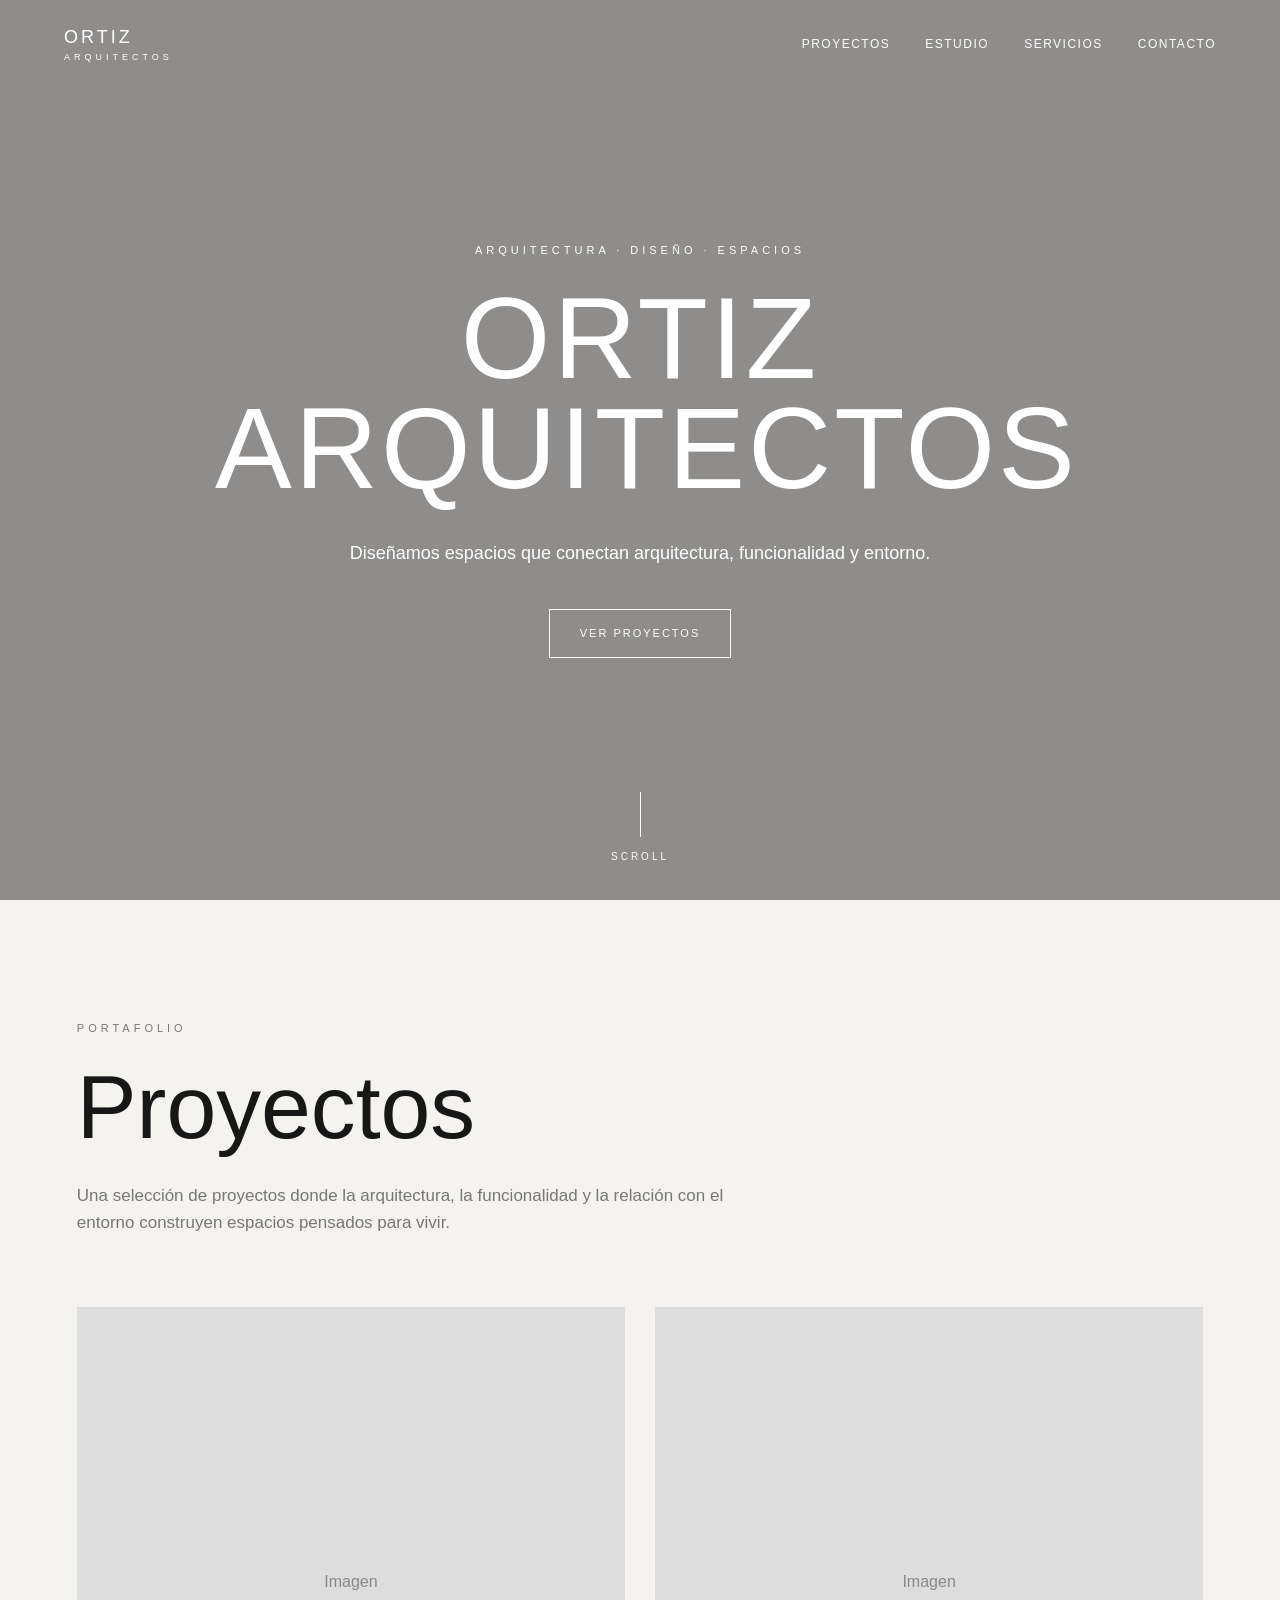
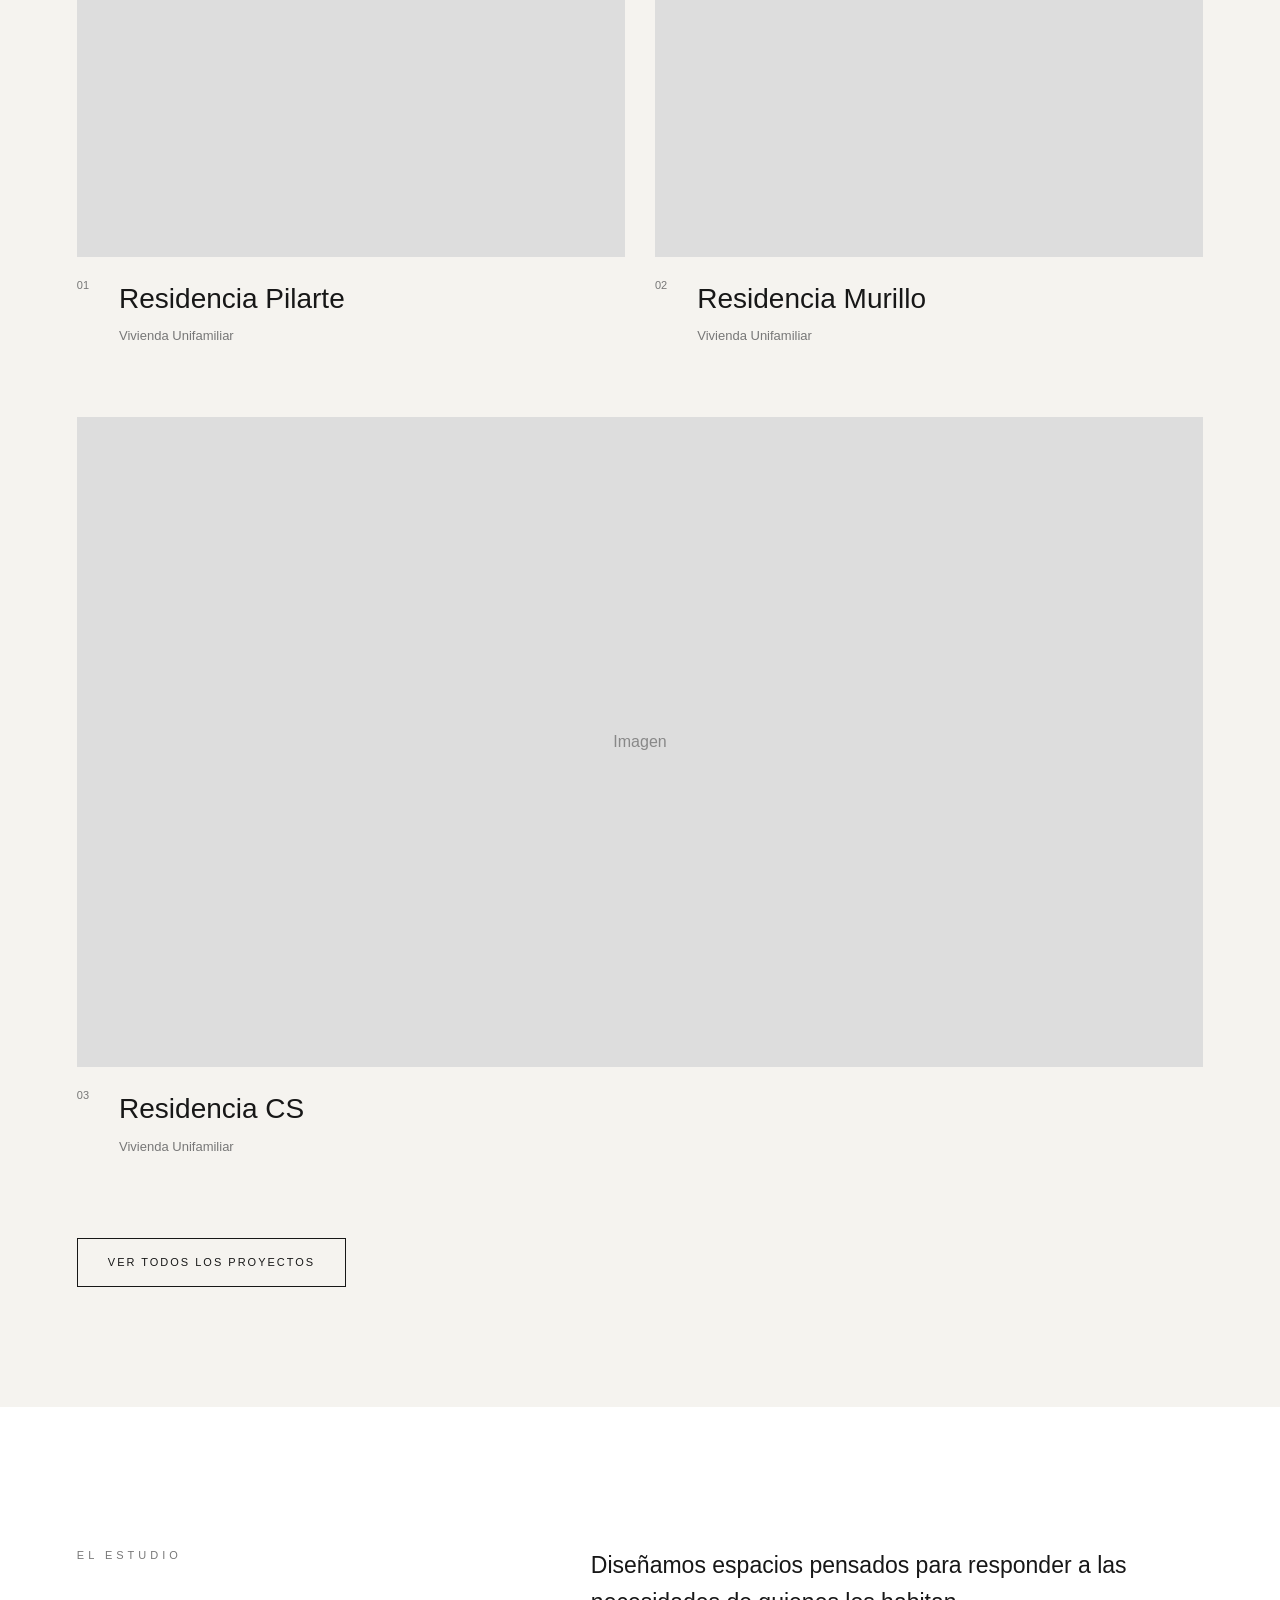
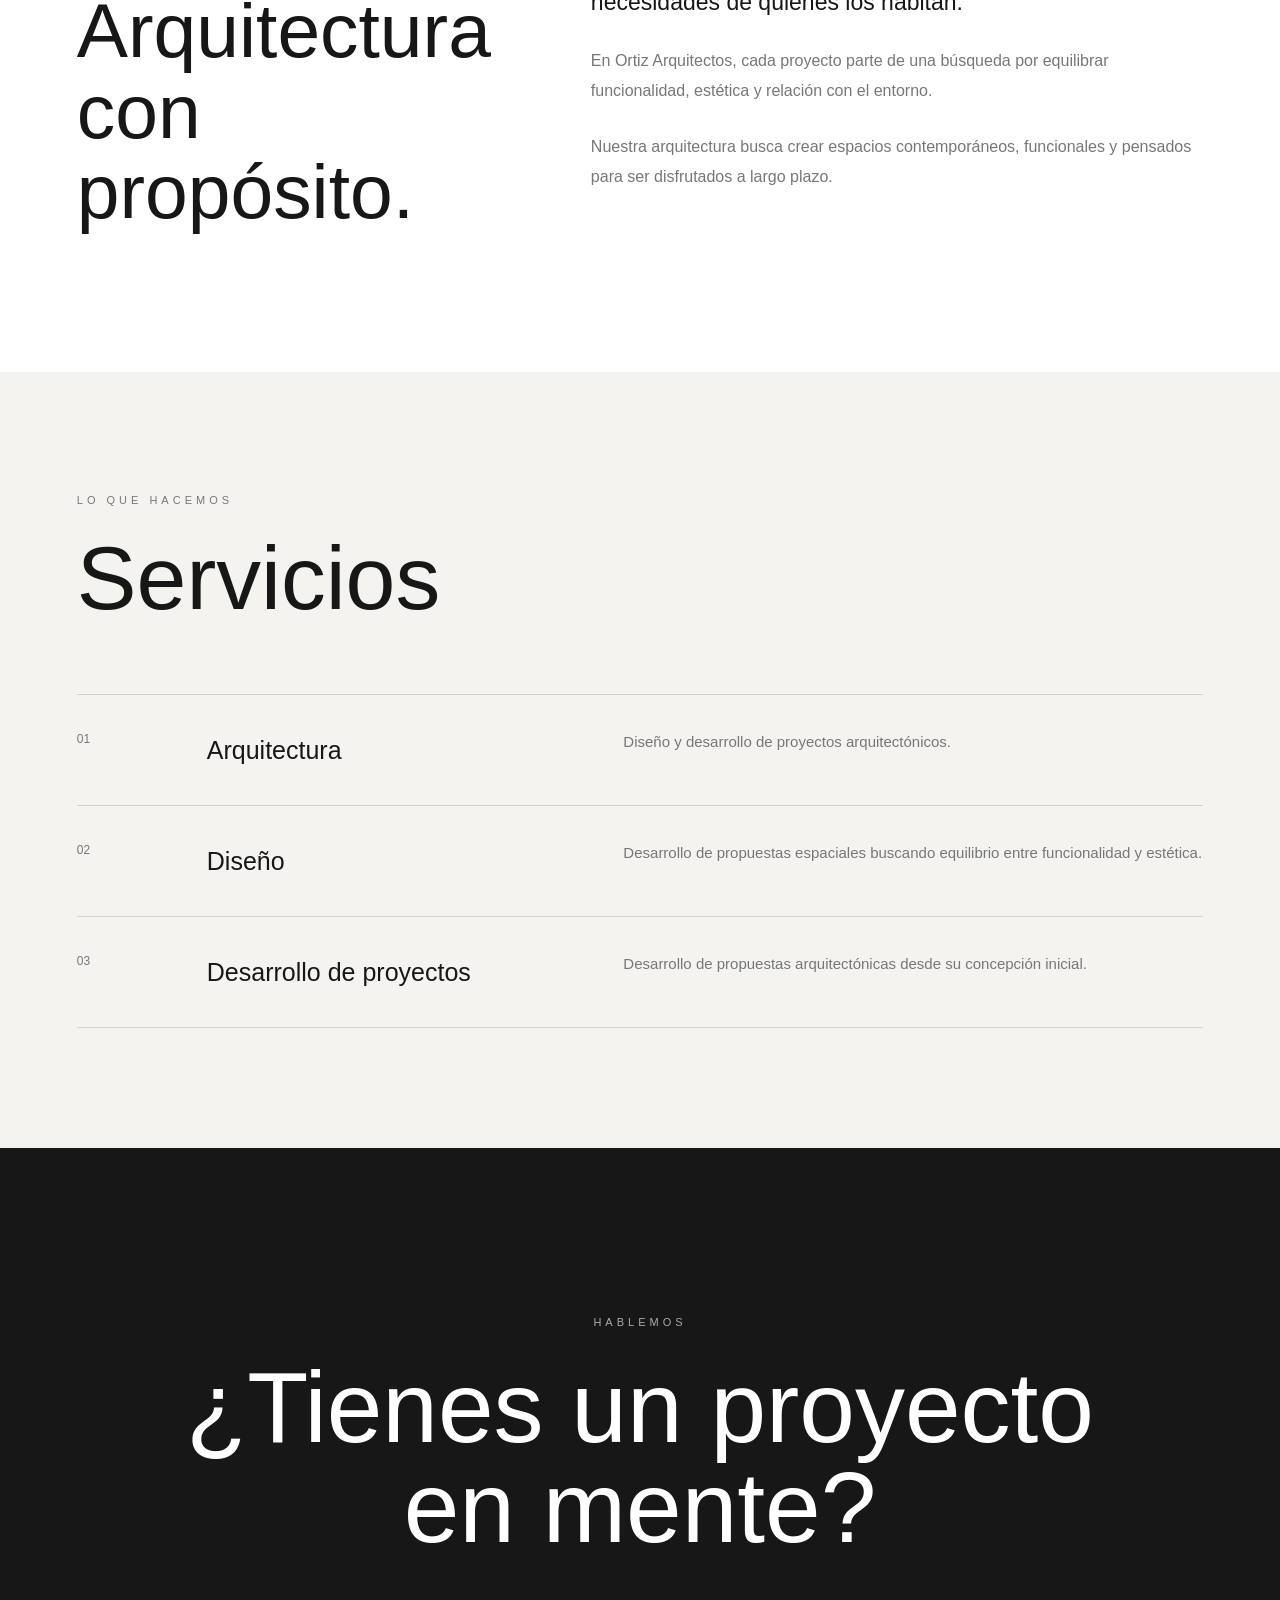
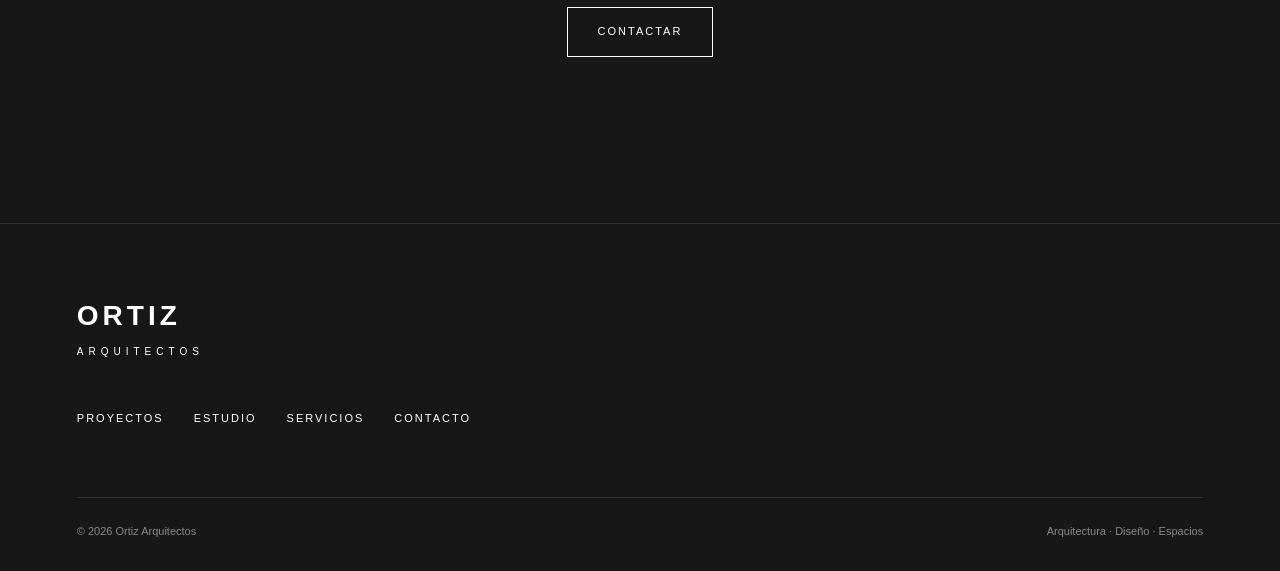
==== index.html @ ee64dea1 "Fix HTML structure and update links" ====
<!DOCTYPE html>
<html lang="es">

<head>

    <meta charset="UTF-8">

    <meta
        name="viewport"
        content="width=device-width, initial-scale=1.0"
    >

    <meta
        name="description"
        content="Ortiz Arquitectos — Arquitectura, diseño y espacios."
    >

    <title>Ortiz Arquitectos</title>

    <link
        rel="stylesheet"
        href="css/styles.css"
    >

</head>

<body>

    <!-- ============================= -->
    <!-- HEADER -->
    <!-- ============================= -->

    <header class="site-header">

        <a
            href="index.html"
            class="logo"
        >
            ORTIZ
            <span>ARQUITECTOS</span>
        </a>


        <nav class="main-navigation">

            <a href="proyectos.html">
                Proyectos
            </a>

            <a href="#estudio">
                Estudio
            </a>

            <a href="#servicios">
                Servicios
            </a>

            <a href="#contacto">
                Contacto
            </a>

        </nav>


        <button
            class="menu-toggle"
            aria-label="Abrir menú"
        >
            <span></span>
            <span></span>
        </button>

    </header>


    <!-- ============================= -->
    <!-- CONTENIDO PRINCIPAL -->
    <!-- ============================= -->

    <main>


        <!-- ========================= -->
        <!-- HERO -->
        <!-- ========================= -->

        <section
            id="inicio"
            class="hero"
        >

            <div class="hero-content">

                <p class="eyebrow">
                    Arquitectura · Diseño · Espacios
                </p>

                <h1>
                    Ortiz<br>
                    Arquitectos
                </h1>

                <p class="hero-description">
                    Diseñamos espacios que conectan
                    arquitectura, funcionalidad y entorno.
                </p>

                <a
                    href="proyectos.html"
                    class="button button-light"
                >
                    Ver proyectos
                </a>

            </div>


            <div class="hero-scroll">

                <span></span>

                Scroll

            </div>

        </section>


        <!-- ========================= -->
        <!-- PROYECTOS DESTACADOS -->
        <!-- ========================= -->

        <section
            id="proyectos"
            class="featured-projects"
        >

            <div class="section-header">

                <p class="eyebrow">
                    Portafolio
                </p>

                <h2>
                    Proyectos
                </h2>

                <p class="section-introduction">
                    Una selección de proyectos donde la
                    arquitectura, la funcionalidad y la
                    relación con el entorno construyen
                    espacios pensados para vivir.
                </p>

            </div>


            <div class="projects-grid">

                <!-- Proyecto 01 -->

                <article class="project-card">

                    <a href="#">

                        <div class="project-image">

                            <span>
                                Imagen
                            </span>

                        </div>

                        <div class="project-info">

                            <span class="project-number">
                                01
                            </span>

                            <div>

                                <h3>
                                    Residencia Pilarte
                                </h3>

                                <p>
                                    Vivienda Unifamiliar
                                </p>

                            </div>

                        </div>

                    </a>

                </article>


                <!-- Proyecto 02 -->

                <article class="project-card">

                    <a href="#">

                        <div class="project-image">

                            <span>
                                Imagen
                            </span>

                        </div>

                        <div class="project-info">

                            <span class="project-number">
                                02
                            </span>

                            <div>

                                <h3>
                                    Residencia Murillo
                                </h3>

                                <p>
                                    Vivienda Unifamiliar
                                </p>

                            </div>

                        </div>

                    </a>

                </article>


                <!-- Proyecto 03 -->

                <article class="project-card">

                    <a href="#">

                        <div class="project-image">

                            <span>
                                Imagen
                            </span>

                        </div>

                        <div class="project-info">

                            <span class="project-number">
                                03
                            </span>

                            <div>

                                <h3>
                                    Residencia CS
                                </h3>

                                <p>
                                    Vivienda Unifamiliar
                                </p>

                            </div>

                        </div>

                    </a>

                </article>

            </div>


            <div class="section-action">

                <a
                    href="proyectos.html"
                    class="button button-dark"
                >
                    Ver todos los proyectos
                </a>

            </div>

        </section>


        <!-- ========================= -->
        <!-- ESTUDIO -->
        <!-- ========================= -->

        <section
            id="estudio"
            class="studio"
        >

            <div class="studio-heading">

                <p class="eyebrow">
                    El estudio
                </p>

                <h2>
                    Arquitectura
                    <br>
                    con propósito.
                </h2>

            </div>


            <div class="studio-content">

                <p class="studio-lead">
                    Diseñamos espacios pensados para
                    responder a las necesidades de
                    quienes los habitan.
                </p>

                <p>
                    En Ortiz Arquitectos, cada proyecto
                    parte de una búsqueda por equilibrar
                    funcionalidad, estética y relación
                    con el entorno.
                </p>

                <p>
                    Nuestra arquitectura busca crear
                    espacios contemporáneos, funcionales
                    y pensados para ser disfrutados
                    a largo plazo.
                </p>

            </div>

        </section>


        <!-- ========================= -->
        <!-- SERVICIOS -->
        <!-- ========================= -->

        <section
            id="servicios"
            class="services"
        >

            <div class="section-header">

                <p class="eyebrow">
                    Lo que hacemos
                </p>

                <h2>
                    Servicios
                </h2>

            </div>


            <div class="services-list">


                <article class="service">

                    <span class="service-number">
                        01
                    </span>

                    <h3>
                        Arquitectura
                    </h3>

                    <p>
                        Diseño y desarrollo de proyectos
                        arquitectónicos.
                    </p>

                </article>


                <article class="service">

                    <span class="service-number">
                        02
                    </span>

                    <h3>
                        Diseño
                    </h3>

                    <p>
                        Desarrollo de propuestas espaciales
                        buscando equilibrio entre
                        funcionalidad y estética.
                    </p>

                </article>


                <article class="service">

                    <span class="service-number">
                        03
                    </span>

                    <h3>
                        Desarrollo de proyectos
                    </h3>

                    <p>
                        Desarrollo de propuestas
                        arquitectónicas desde su concepción
                        inicial.
                    </p>

                </article>


            </div>

        </section>


        <!-- ========================= -->
        <!-- CONTACTO -->
        <!-- ========================= -->

        <section
            id="contacto"
            class="contact"
        >

            <div class="contact-content">

                <p class="eyebrow">
                    Hablemos
                </p>

                <h2>
                    ¿Tienes un proyecto
                    <br>
                    en mente?
                </h2>

                <a
                    href="#"
                    class="button button-light"
                >
                    Contactar
                </a>

            </div>

        </section>


    </main>


    <!-- ============================= -->
    <!-- FOOTER -->
    <!-- ============================= -->

    <footer class="site-footer">

        <div class="footer-brand">

            <strong>
                ORTIZ
            </strong>

            <span>
                ARQUITECTOS
            </span>

        </div>


        <div class="footer-navigation">

            <a href="proyectos.html">
                Proyectos
            </a>

            <a href="#estudio">
                Estudio
            </a>

            <a href="#servicios">
                Servicios
            </a>

            <a href="#contacto">
                Contacto
            </a>

        </div>


        <div class="footer-bottom">

            <span>
                © 2026 Ortiz Arquitectos
            </span>

            <span>
                Arquitectura · Diseño · Espacios
            </span>

        </div>

    </footer>


    <script src="js/main.js"></script>

</body>

</html>
---- css/styles.css ----
/* =========================================
   ORTIZ ARQUITECTOS
   ESTILOS PRINCIPALES
========================================= */


/* =========================================
   VARIABLES
========================================= */

:root {

    --background: #f5f3ef;

    --surface: #ffffff;

    --dark: #171717;

    --muted: #777777;

    --border: #d5d2cc;

    --max-width: 1200px;

    --header-height: 90px;

}


/* =========================================
   RESET
========================================= */

* {

    box-sizing: border-box;

    margin: 0;

    padding: 0;

}


html {

    scroll-behavior: smooth;

}


body {

    font-family:
        Arial,
        Helvetica,
        sans-serif;

    background: var(--background);

    color: var(--dark);

    line-height: 1.6;

}


a {

    color: inherit;

    text-decoration: none;

}


img {

    max-width: 100%;

    display: block;

}


/* =========================================
   HEADER
========================================= */

.site-header {

    position: absolute;

    top: 0;

    left: 0;

    width: 100%;

    height: var(--header-height);

    padding:
        0 5%;

    display: flex;

    align-items: center;

    justify-content: space-between;

    z-index: 10;

    color: white;

}


.logo {

    display: flex;

    flex-direction: column;

    font-size: 18px;

    letter-spacing: 3px;

    line-height: 1;

}


.logo span {

    font-size: 9px;

    letter-spacing: 4px;

    margin-top: 7px;

}


.main-navigation {

    display: flex;

    gap: 35px;

}


.main-navigation a {

    font-size: 12px;

    letter-spacing: 1.5px;

    text-transform: uppercase;

}


.main-navigation a:hover {

    opacity: .6;

}


.menu-toggle {

    display: none;

    background: none;

    border: none;

}


/* =========================================
   HERO
========================================= */

.hero {

    min-height: 100vh;

    padding:
        120px 6%;

    display: flex;

    align-items: center;

    justify-content: center;

    text-align: center;

    color: white;

    background:

        linear-gradient(
            rgba(0,0,0,.42),
            rgba(0,0,0,.42)
        ),

        url("../images/hero.jpg")

        center / cover no-repeat;

}


.hero-content {

    max-width: 850px;

}


.eyebrow {

    font-size: 11px;

    letter-spacing: 4px;

    text-transform: uppercase;

    color: var(--muted);

    margin-bottom: 25px;

}


.hero .eyebrow {

    color: white;

}


.hero h1 {

    font-size:
        clamp(55px, 9vw, 120px);

    font-weight: 400;

    line-height: .95;

    letter-spacing: 3px;

    text-transform: uppercase;

    margin-bottom: 35px;

}


.hero-description {

    max-width: 600px;

    margin:
        0 auto 40px;

    font-size: 18px;

    line-height: 1.7;

}


.hero-scroll {

    position: absolute;

    bottom: 35px;

    left: 50%;

    transform:
        translateX(-50%);

    font-size: 10px;

    letter-spacing: 3px;

    text-transform: uppercase;

}


.hero-scroll span {

    display: block;

    width: 1px;

    height: 45px;

    background: white;

    margin:
        0 auto 12px;

}


/* =========================================
   BOTONES
========================================= */

.button {

    display: inline-block;

    padding:
        15px 30px;

    font-size: 11px;

    letter-spacing: 2px;

    text-transform: uppercase;

    transition:
        .3s ease;

}


.button-light {

    border:
        1px solid white;

    color: white;

}


.button-light:hover {

    background: white;

    color: var(--dark);

}


.button-dark {

    border:
        1px solid var(--dark);

}


.button-dark:hover {

    background: var(--dark);

    color: white;

}


/* =========================================
   SECCIONES GENERALES
========================================= */

.featured-projects,
.services {

    padding:
        120px 6%;

}


.section-header {

    max-width: var(--max-width);

    margin:
        0 auto 70px;

}


.section-header h2 {

    font-size:
        clamp(50px, 7vw, 90px);

    font-weight: 400;

    line-height: 1;

    margin-bottom: 30px;

}


.section-introduction {

    max-width: 650px;

    font-size: 17px;

    color: var(--muted);

}


/* =========================================
   PROYECTOS
========================================= */

.projects-grid {

    max-width: var(--max-width);

    margin: 0 auto;

    display: grid;

    grid-template-columns:
        repeat(2, 1fr);

    gap:
        70px 30px;

}


.project-card:nth-child(3) {

    grid-column:
        1 / -1;

}


.project-image {

    height: 550px;

    background:
        #ddd;

    display: flex;

    align-items: center;

    justify-content: center;

    color: #888;

    overflow: hidden;

}


.project-card:nth-child(3)
.project-image {

    height: 650px;

}


.project-info {

    display: flex;

    gap: 30px;

    padding-top: 20px;

}


.project-number {

    font-size: 11px;

    color: var(--muted);

}


.project-info h3 {

    font-size: 28px;

    font-weight: 400;

    margin-bottom: 5px;

}


.project-info p {

    font-size: 13px;

    color: var(--muted);

}


.section-action {

    max-width: var(--max-width);

    margin:
        80px auto 0;

}


/* =========================================
   ESTUDIO
========================================= */

.studio {

    background:
        white;

    padding:
        140px 6%;

    display: grid;

    grid-template-columns:
        1fr 1.5fr;

    gap:
        100px;

}


.studio h2 {

    font-size:
        clamp(45px, 6vw, 80px);

    font-weight: 400;

    line-height: 1.05;

}


.studio-content {

    max-width: 650px;

}


.studio-content p {

    font-size: 16px;

    line-height: 1.9;

    color: var(--muted);

    margin-bottom: 25px;

}


.studio-content .studio-lead {

    font-size: 23px;

    color: var(--dark);

    line-height: 1.6;

}


/* =========================================
   SERVICIOS
========================================= */

.services {

    background:
        var(--background);

}


.services-list {

    max-width:
        var(--max-width);

    margin:
        0 auto;

    border-top:
        1px solid var(--border);

}


.service {

    display: grid;

    grid-template-columns:
        100px 1fr 1.5fr;

    gap:
        30px;

    padding:
        35px 0;

    border-bottom:
        1px solid var(--border);

}


.service-number {

    color:
        var(--muted);

    font-size:
        12px;

}


.service h3 {

    font-size:
        25px;

    font-weight:
        400;

}


.service p {

    color:
        var(--muted);

    font-size:
        15px;

}


/* =========================================
   CONTACTO
========================================= */

.contact {

    min-height:
        75vh;

    display:
        flex;

    align-items:
        center;

    justify-content:
        center;

    text-align:
        center;

    background:
        var(--dark);

    color:
        white;

    padding:
        100px 6%;

}


.contact .eyebrow {

    color:
        #aaa;

}


.contact h2 {

    font-size:
        clamp(50px, 8vw, 100px);

    font-weight:
        400;

    line-height:
        1;

    margin-bottom:
        50px;

}


/* =========================================
   FOOTER
========================================= */

.site-footer {

    background:
        var(--dark);

    color:
        white;

    padding:
        70px 6% 30px;

    border-top:
        1px solid #333;

}


.footer-brand {

    display:
        flex;

    flex-direction:
        column;

    margin-bottom:
        50px;

}


.footer-brand strong {

    font-size:
        28px;

    letter-spacing:
        4px;

}


.footer-brand span {

    font-size:
        10px;

    letter-spacing:
        5px;

    margin-top:
        5px;

}


.footer-navigation {

    display:
        flex;

    gap:
        30px;

    margin-bottom:
        70px;

}


.footer-navigation a {

    font-size:
        11px;

    text-transform:
        uppercase;

    letter-spacing:
        2px;

}


.footer-bottom {

    padding-top:
        25px;

    border-top:
        1px solid #333;

    display:
        flex;

    justify-content:
        space-between;

    gap:
        20px;

    color:
        #888;

    font-size:
        11px;

}


/* =========================================
   RESPONSIVE
========================================= */

@media (max-width: 768px) {


    .main-navigation {

        display:
            none;

    }


    .menu-toggle {

        display:
            flex;

        flex-direction:
            column;

        gap:
            6px;

    }


    .menu-toggle span {

        display:
            block;

        width:
            25px;

        height:
            1px;

        background:
            white;

    }


    .hero {

        min-height:
            100svh;

    }


    .hero h1 {

        font-size:
            clamp(48px, 15vw, 80px);

    }


    .hero-description {

        font-size:
            16px;

    }


    .featured-projects,
    .services {

        padding:
            80px 6%;

    }


    .projects-grid {

        grid-template-columns:
            1fr;

        gap:
            60px;

    }


    .project-card:nth-child(3) {

        grid-column:
            auto;

    }


    .project-image,
    .project-card:nth-child(3)
    .project-image {

        height:
            400px;

    }


    .studio {

        padding:
            90px 6%;

        grid-template-columns:
            1fr;

        gap:
            50px;

    }


    .service {

        grid-template-columns:
            45px 1fr;

        gap:
            15px;

    }


    .service p {

        grid-column:
            2;

    }


    .contact {

        min-height:
            65vh;

    }


    .footer-navigation {

        flex-direction:
            column;

        gap:
            15px;

    }


    .footer-bottom {

        flex-direction:
            column;

    }

}

/* =========================================
   PÁGINA DE PROYECTOS
========================================= */


.project-header {

    position: fixed;

    background:
        rgba(245, 243, 239, .96);

    color:
        var(--dark);

    backdrop-filter:
        blur(10px);

}


.project-header .logo {

    color:
        var(--dark);

}


.project-header .main-navigation a {

    color:
        var(--dark);

}


/* =========================================
   INTRO PROYECTOS
========================================= */

.projects-intro {

    min-height:
        70vh;

    padding:
        180px 6% 100px;

    display:
        flex;

    align-items:
        flex-end;

}


.projects-intro > div {

    max-width:
        var(--max-width);

    width:
        100%;

    margin:
        0 auto;

}


.projects-intro h1 {

    font-size:
        clamp(70px, 12vw, 160px);

    font-weight:
        400;

    line-height:
        .9;

    margin-bottom:
        40px;

}


.projects-intro p:last-child {

    max-width:
        550px;

    color:
        var(--muted);

    font-size:
        18px;

}


/* =========================================
   LISTA DE PROYECTOS
========================================= */

.projects-list {

    background:
        white;

}


.project-detail {

    padding:
        100px 6%;

    border-top:
        1px solid var(--border);

}


.project-detail-image {

    max-width:
        var(--max-width);

    margin:
        0 auto 50px;

    overflow:
        hidden;

}


.project-detail-image img {

    width:
        100%;

    height:
        720px;

    object-fit:
        cover;

    transition:
        transform .8s ease;

}


.project-detail:hover
.project-detail-image img {

    transform:
        scale(1.02);

}


.project-detail-content {

    max-width:
        var(--max-width);

    margin:
        0 auto;

    display:
        grid;

    grid-template-columns:
        1fr 1fr;

    gap:
        80px;

}


.project-detail-content h2 {

    font-size:
        clamp(45px, 6vw, 80px);

    font-weight:
        400;

    line-height:
        1;

    margin-top:
        15px;

}


.project-category {

    font-size:
        11px;

    text-transform:
        uppercase;

    letter-spacing:
        2px;

    margin-bottom:
        25px;

}


.project-detail-content > div:last-child > p:not(.project-category) {

    color:
        var(--muted);

    max-width:
        500px;

    line-height:
        1.8;

    margin-bottom:
        35px;

}


/* =========================================
   DATOS DEL PROYECTO
========================================= */

.project-detail dl {

    margin-bottom:
        35px;

}


.project-detail dl div {

    display:
        flex;

    justify-content:
        space-between;

    max-width:
        300px;

    padding:
        12px 0;

    border-top:
        1px solid var(--border);

}


.project-detail dt {

    font-size:
        11px;

    text-transform:
        uppercase;

    letter-spacing:
        1px;

    color:
        var(--muted);

}


.project-detail dd {

    font-size:
        13px;

}


/* =========================================
   BOTÓN GALERÍA
========================================= */

.gallery-button {

    border:
        1px solid var(--dark);

    background:
        transparent;

    padding:
        15px 25px;

    font-size:
        11px;

    letter-spacing:
        2px;

    text-transform:
        uppercase;

    cursor:
        pointer;

    transition:
        .3s ease;

}


.gallery-button:hover {

    background:
        var(--dark);

    color:
        white;

}


/* =========================================
   DATOS OCULTOS
========================================= */

.gallery-data {

    display:
        none;

}


/* =========================================
   LIGHTBOX
========================================= */

.lightbox {

    position:
        fixed;

    inset:
        0;

    background:
        rgba(10,10,10,.97);

    z-index:
        100;

    display:
        none;

    align-items:
        center;

    justify-content:
        center;

}


.lightbox.active {

    display:
        flex;

}


.lightbox-content {

    width:
        min(85vw, 1200px);

    display:
        flex;

    flex-direction:
        column;

    align-items:
        center;

}


.lightbox-content img {

    max-width:
        100%;

    max-height:
        80vh;

    object-fit:
        contain;

}


.lightbox-counter {

    color:
        white;

    margin-top:
        20px;

    font-size:
        11px;

    letter-spacing:
        3px;

}


.lightbox-close,
.lightbox-prev,
.lightbox-next {

    position:
        absolute;

    border:
        none;

    background:
        none;

    color:
        white;

    cursor:
        pointer;

    font-size:
        30px;

}


.lightbox-close {

    top:
        30px;

    right:
        40px;

}


.lightbox-prev {

    left:
        35px;

}


.lightbox-next {

    right:
        35px;

}


/* =========================================
   RESPONSIVE PROYECTOS
========================================= */

@media (max-width: 768px) {


    .projects-intro {

        min-height:
            60vh;

        padding:
            140px 6% 70px;

    }


    .projects-intro h1 {

        font-size:
            65px;

    }


    .project-detail {

        padding:
            70px 6%;

    }


    .project-detail-image img {

        height:
            450px;

    }


    .project-detail-content {

        grid-template-columns:
            1fr;

        gap:
            40px;

    }


    .project-detail-content h2 {

        font-size:
            48px;

    }


    .lightbox-prev {

        left:
            15px;

    }


    .lightbox-next {

        right:
            15px;

    }


}
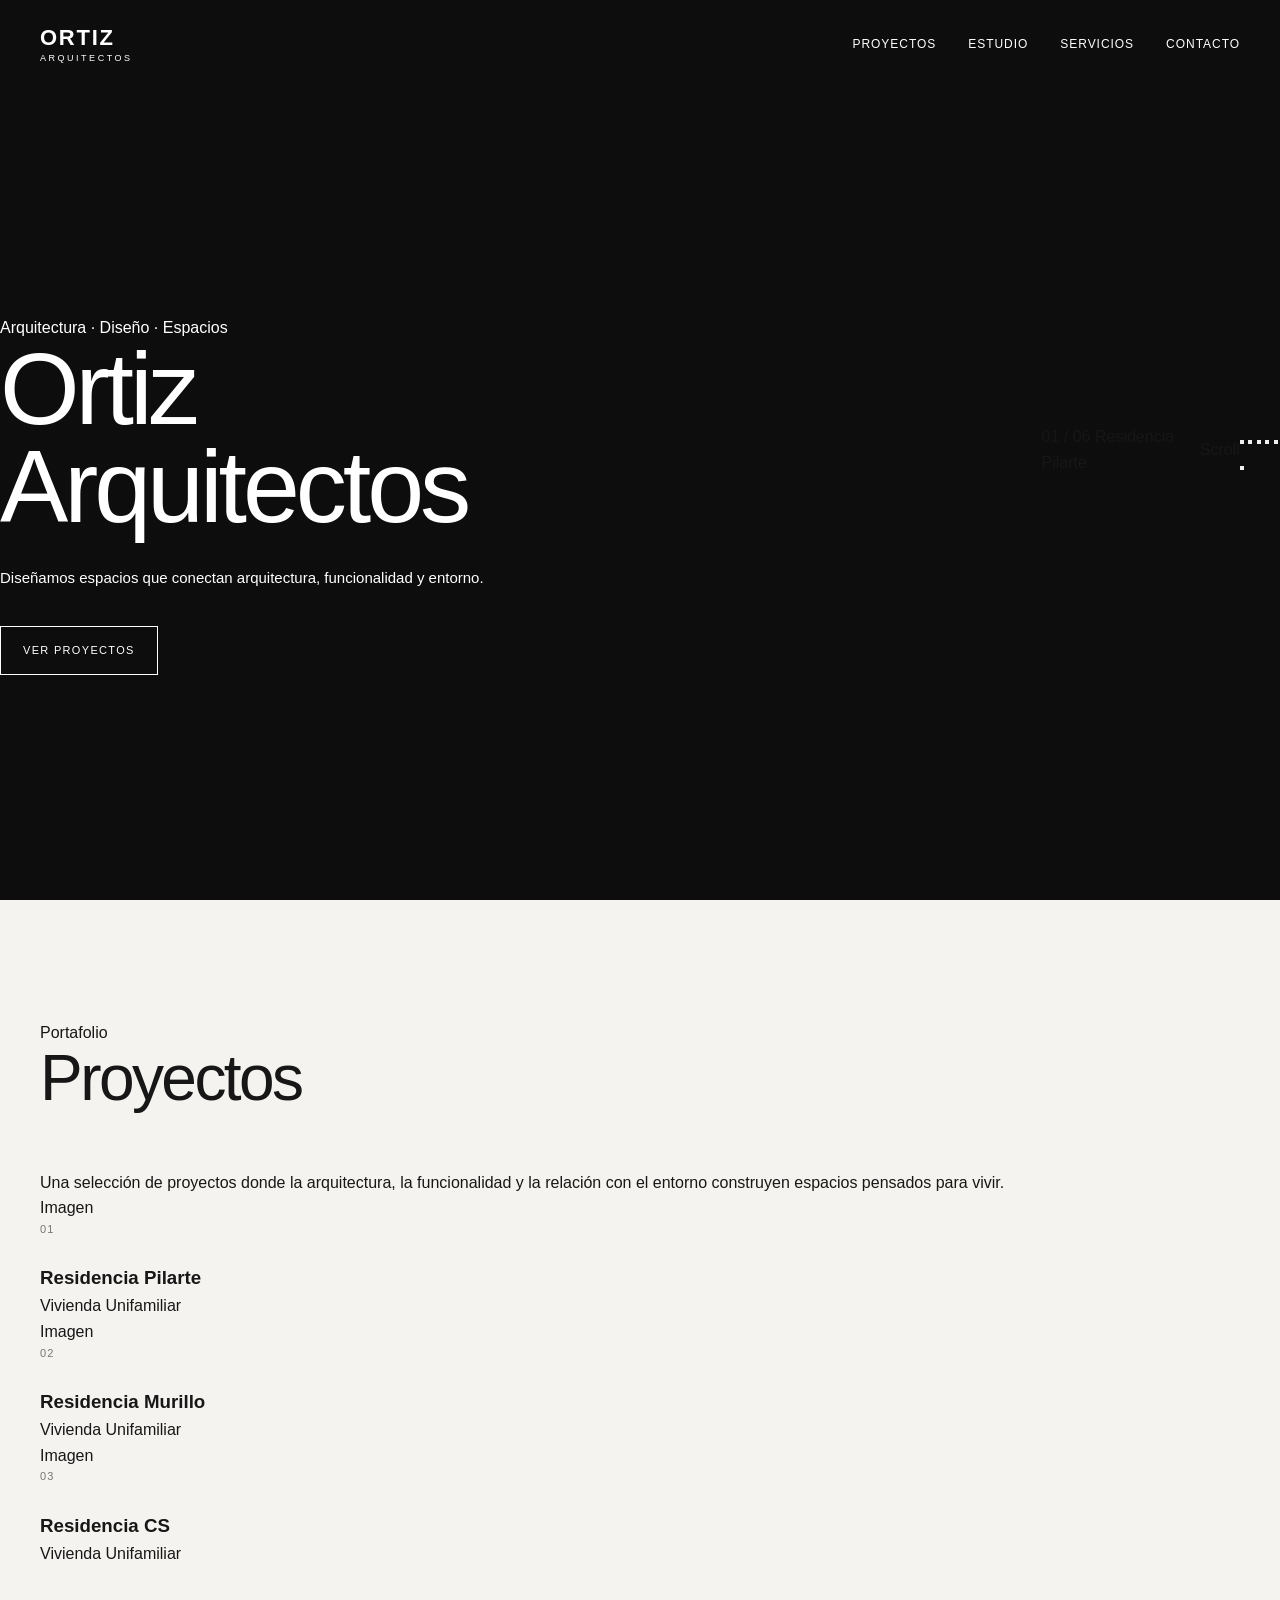
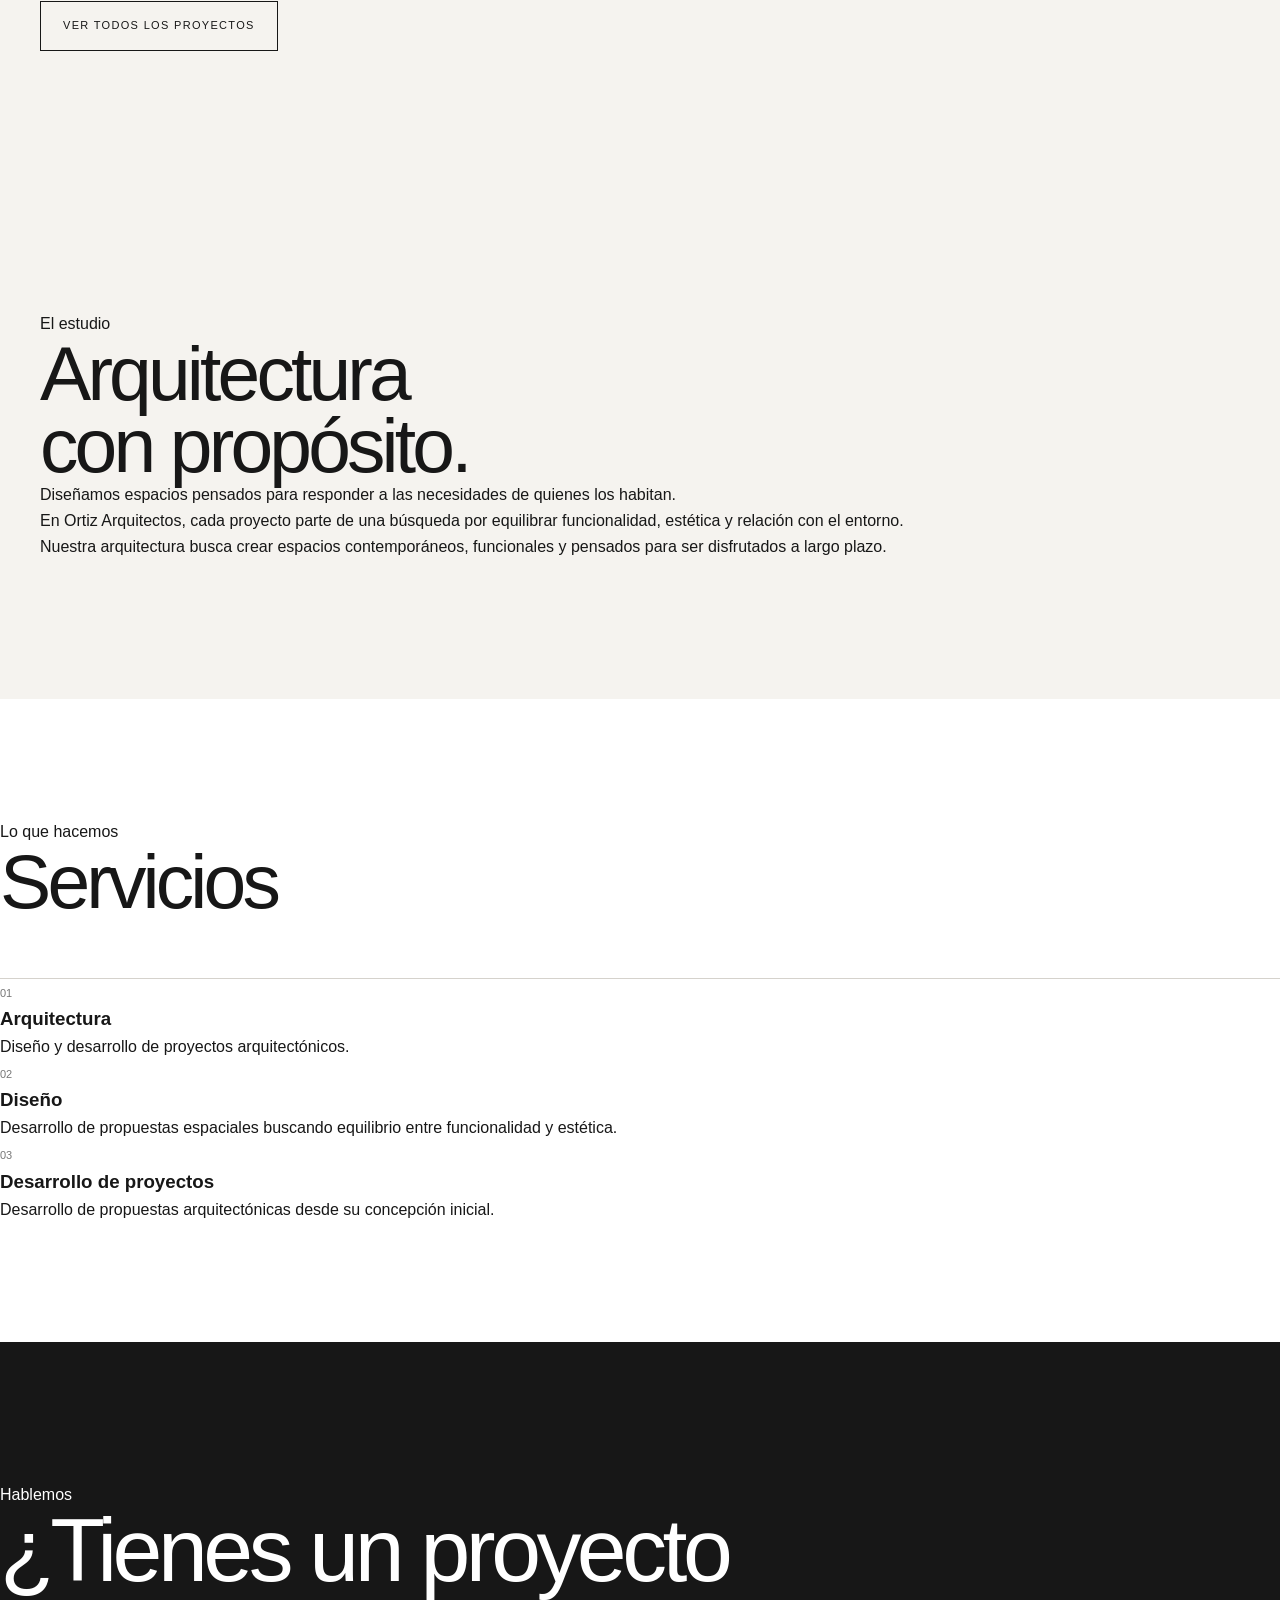
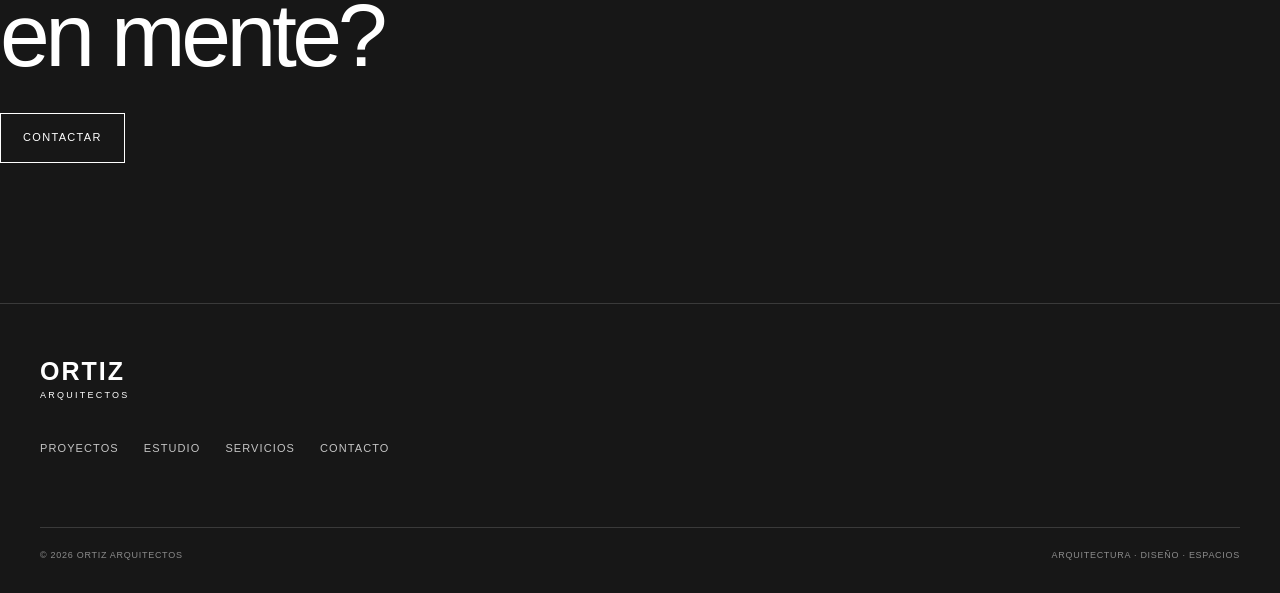
==== commit 5c99272b: "Update index.html" ====
--- a/index.html
+++ b/index.html
@@ -84,46 +84,154 @@
         <!-- HERO -->
         <!-- ========================= -->
 
-        <section
-            id="inicio"
-            class="hero"
+     <!-- ========================= -->
+<!-- HERO / SLIDESHOW -->
+<!-- ========================= -->
+
+<section
+    id="inicio"
+    class="hero"
+>
+
+    <!-- IMAGENES DEL SLIDESHOW -->
+
+    <div class="hero-slideshow">
+
+        <div
+            class="hero-slide active"
+            style="background-image: url('images/rsd_pilarte/rsd_pilarte_01.webp');"
+        ></div>
+
+        <div
+            class="hero-slide"
+            style="background-image: url('images/rsd_ximena/rsd_ximena_01.webp');"
+        ></div>
+
+        <div
+            class="hero-slide"
+            style="background-image: url('images/rsd_martinez_cerda/rsd_martinez_cerda_01.webp');"
+        ></div>
+
+        <div
+            class="hero-slide"
+            style="background-image: url('images/casa_murillo/casa_murillo_01.webp');"
+        ></div>
+
+        <div
+            class="hero-slide"
+            style="background-image: url('images/pool_house/pool_house_01.webp');"
+        ></div>
+
+        <div
+            class="hero-slide"
+            style="background-image: url('images/restaurante/restaurante_01.webp');"
+        ></div>
+
+    </div>
+
+
+    <!-- CAPA OSCURA SOBRE LAS IMAGENES -->
+
+    <div class="hero-overlay"></div>
+
+
+    <!-- CONTENIDO -->
+
+    <div class="hero-content">
+
+        <p class="eyebrow">
+            Arquitectura · Diseño · Espacios
+        </p>
+
+        <h1>
+            Ortiz<br>
+            Arquitectos
+        </h1>
+
+        <p class="hero-description">
+            Diseñamos espacios que conectan
+            arquitectura, funcionalidad y entorno.
+        </p>
+
+        <a
+            href="proyectos.html"
+            class="button button-light"
         >
-
-            <div class="hero-content">
-
-                <p class="eyebrow">
-                    Arquitectura · Diseño · Espacios
-                </p>
-
-                <h1>
-                    Ortiz<br>
-                    Arquitectos
-                </h1>
-
-                <p class="hero-description">
-                    Diseñamos espacios que conectan
-                    arquitectura, funcionalidad y entorno.
-                </p>
-
-                <a
-                    href="proyectos.html"
-                    class="button button-light"
-                >
-                    Ver proyectos
-                </a>
-
-            </div>
-
-
-            <div class="hero-scroll">
-
-                <span></span>
-
-                Scroll
-
-            </div>
-
-        </section>
+            Ver proyectos
+        </a>
+
+    </div>
+
+
+    <!-- INFORMACION DEL PROYECTO -->
+
+    <div class="hero-project">
+
+        <span class="hero-project-number">
+            01 / 06
+        </span>
+
+        <span class="hero-project-name">
+            Residencia Pilarte
+        </span>
+
+    </div>
+
+
+    <!-- INDICADOR DE SCROLL -->
+
+    <div class="hero-scroll">
+
+        <span></span>
+
+        Scroll
+
+    </div>
+
+
+    <!-- INDICADORES DEL SLIDESHOW -->
+
+    <div class="hero-dots">
+
+        <button
+            class="hero-dot active"
+            data-slide="0"
+            aria-label="Ver Residencia Pilarte"
+        ></button>
+
+        <button
+            class="hero-dot"
+            data-slide="1"
+            aria-label="Ver Residencia Ximena Arana"
+        ></button>
+
+        <button
+            class="hero-dot"
+            data-slide="2"
+            aria-label="Ver Martínez Cerda"
+        ></button>
+
+        <button
+            class="hero-dot"
+            data-slide="3"
+            aria-label="Ver Casa Murillo"
+        ></button>
+
+        <button
+            class="hero-dot"
+            data-slide="4"
+            aria-label="Ver Pool House"
+        ></button>
+
+        <button
+            class="hero-dot"
+            data-slide="5"
+            aria-label="Ver Restaurante y Módulo Comercial"
+        ></button>
+
+    </div>
+
+</section>
 
 
         <!-- ========================= -->
--- a/css/styles.css
+++ b/css/styles.css
@@ -1,1578 +1,2484 @@
-/* =========================================
+/* =========================================================
    ORTIZ ARQUITECTOS
-   ESTILOS PRINCIPALES
-========================================= */
-
-
-/* =========================================
-   VARIABLES
-========================================= */
+   HOJA DE ESTILOS PRINCIPAL
+
+   Este archivo controla:
+   - Diseño general
+   - Inicio
+   - Proyectos
+   - Galerías
+   - Lightbox
+   - Menú responsive
+   - Tablet
+   - Teléfono
+
+   IMPORTANTE:
+   Las imágenes se encuentran dentro de /images/
+   ========================================================= */
+
+
+/* =========================================================
+   01. VARIABLES
+   ========================================================= */
 
 :root {
 
     --background: #f5f3ef;
-
     --surface: #ffffff;
-
     --dark: #171717;
-
+    --dark-soft: #242424;
     --muted: #777777;
-
     --border: #d5d2cc;
 
     --max-width: 1200px;
 
     --header-height: 90px;
 
-}
-
-
-/* =========================================
-   RESET
-========================================= */
+    --transition: 0.3s ease;
+
+}
+
+
+/* =========================================================
+   02. RESET GENERAL
+   ========================================================= */
 
 * {
-
+    margin: 0;
+    padding: 0;
     box-sizing: border-box;
-
-    margin: 0;
-
-    padding: 0;
-
 }
 
 
 html {
-
     scroll-behavior: smooth;
-
 }
 
 
 body {
+    background: var(--background);
+    color: var(--dark);
 
     font-family:
         Arial,
         Helvetica,
         sans-serif;
 
+    line-height: 1.6;
+
+    overflow-x: hidden;
+}
+
+
+body.lightbox-open {
+    overflow: hidden;
+}
+
+
+img {
+    display: block;
+    width: 100%;
+    height: auto;
+}
+
+
+a {
+    color: inherit;
+    text-decoration: none;
+}
+
+
+button {
+    font-family: inherit;
+}
+
+
+/* =========================================================
+   03. CONTENEDOR GENERAL
+   ========================================================= */
+
+.container {
+    width: min(
+        calc(100% - 80px),
+        var(--max-width)
+    );
+
+    margin: 0 auto;
+}
+
+
+/* =========================================================
+   04. HEADER
+   ========================================================= */
+
+.site-header {
+
+    position: absolute;
+
+    top: 0;
+    left: 0;
+
+    width: 100%;
+
+    height: var(--header-height);
+
+    padding: 0 40px;
+
+    display: flex;
+
+    align-items: center;
+
+    justify-content: space-between;
+
+    z-index: 100;
+
+    color: #ffffff;
+}
+
+
+/*
+   Header utilizado en páginas interiores,
+   como proyectos.html.
+*/
+
+.project-header {
+    position: relative;
+
     background: var(--background);
 
     color: var(--dark);
 
-    line-height: 1.6;
-
-}
-
-
-a {
-
-    color: inherit;
-
-    text-decoration: none;
-
-}
-
-
-img {
-
-    max-width: 100%;
+    border-bottom: 1px solid var(--border);
+}
+
+
+/* =========================================================
+   LOGO
+   ========================================================= */
+
+.logo {
+
+    display: flex;
+
+    flex-direction: column;
+
+    line-height: 0.9;
+
+    font-size: 22px;
+
+    font-weight: 700;
+
+    letter-spacing: 0.08em;
+}
+
+
+.logo span {
+
+    margin-top: 6px;
+
+    font-size: 9px;
+
+    font-weight: 400;
+
+    letter-spacing: 0.28em;
+}
+
+
+/* =========================================================
+   05. NAVEGACIÓN
+   ========================================================= */
+
+.main-navigation {
+
+    display: flex;
+
+    align-items: center;
+
+    gap: 32px;
+}
+
+
+.main-navigation a {
+
+    position: relative;
+
+    font-size: 12px;
+
+    letter-spacing: 0.08em;
+
+    text-transform: uppercase;
+
+    transition:
+        opacity var(--transition);
+}
+
+
+.main-navigation a:hover {
+    opacity: 0.55;
+}
+
+
+/*
+   Línea animada debajo del enlace.
+*/
+
+.main-navigation a::after {
+
+    content: "";
+
+    position: absolute;
+
+    left: 0;
+    bottom: -7px;
+
+    width: 0;
+    height: 1px;
+
+    background: currentColor;
+
+    transition:
+        width var(--transition);
+}
+
+
+.main-navigation a:hover::after {
+    width: 100%;
+}
+
+
+/* =========================================================
+   06. BOTÓN MENÚ MÓVIL
+   ========================================================= */
+
+.menu-toggle {
+
+    display: none;
+
+    width: 42px;
+    height: 42px;
+
+    padding: 0;
+
+    border: none;
+
+    background: transparent;
+
+    cursor: pointer;
+
+    position: relative;
+
+    z-index: 110;
+}
+
+
+.menu-toggle span {
+
+    position: absolute;
+
+    left: 9px;
+
+    width: 24px;
+
+    height: 1px;
+
+    background: currentColor;
+
+    transition:
+        transform var(--transition),
+        top var(--transition);
+}
+
+
+.menu-toggle span:first-child {
+    top: 16px;
+}
+
+
+.menu-toggle span:last-child {
+    top: 24px;
+}
+
+
+/*
+   Estado del botón cuando el menú está abierto.
+*/
+
+.menu-toggle.active span:first-child {
+
+    top: 20px;
+
+    transform: rotate(45deg);
+}
+
+
+.menu-toggle.active span:last-child {
+
+    top: 20px;
+
+    transform: rotate(-45deg);
+}
+
+
+/* =========================================================
+   07. HERO
+   ========================================================= */
+
+.hero {
+
+    min-height: 100vh;
+
+    position: relative;
+
+    display: flex;
+
+    align-items: center;
+
+    background-color: var(--dark);
+
+    background-image:
+        linear-gradient(
+            rgba(0, 0, 0, 0.42),
+            rgba(0, 0, 0, 0.42)
+        ),
+        url("../images/hero.jpg");
+
+    background-size: cover;
+
+    background-position: center;
+}
+
+
+.hero-content {
+
+    width: min(
+        calc(100% - 80px),
+        var(--max-width)
+    );
+
+    margin: 0 auto;
+
+    color: #ffffff;
+
+    padding-top: var(--header-height);
+}
+
+
+.hero-eyebrow,
+.section-eyebrow {
 
     display: block;
 
-}
-
-
-/* =========================================
-   HEADER
-========================================= */
-
-.site-header {
+    margin-bottom: 18px;
+
+    font-size: 10px;
+
+    letter-spacing: 0.22em;
+
+    text-transform: uppercase;
+}
+
+
+.hero h1 {
+
+    max-width: 850px;
+
+    font-size: clamp(
+        56px,
+        8vw,
+        110px
+    );
+
+    font-weight: 400;
+
+    line-height: 0.95;
+
+    letter-spacing: -0.04em;
+}
+
+
+.hero-description {
+
+    max-width: 500px;
+
+    margin-top: 30px;
+
+    font-size: 15px;
+
+    line-height: 1.7;
+}
+
+
+/* =========================================================
+   08. BOTONES
+   ========================================================= */
+
+.button {
+
+    display: inline-flex;
+
+    align-items: center;
+
+    gap: 18px;
+
+    margin-top: 35px;
+
+    padding: 15px 22px;
+
+    border: 1px solid currentColor;
+
+    font-size: 11px;
+
+    letter-spacing: 0.12em;
+
+    text-transform: uppercase;
+
+    transition:
+        background var(--transition),
+        color var(--transition);
+}
+
+
+.button:hover {
+
+    background: var(--dark);
+
+    color: #ffffff;
+}
+
+
+/* =========================================================
+   09. INDICADOR DEL HERO
+   ========================================================= */
+
+.scroll-indicator {
 
     position: absolute;
 
-    top: 0;
-
-    left: 0;
+    left: 50%;
+
+    bottom: 30px;
+
+    transform: translateX(-50%);
+
+    color: #ffffff;
+
+    font-size: 9px;
+
+    letter-spacing: 0.2em;
+
+    text-transform: uppercase;
+
+    opacity: 0.7;
+}
+
+
+/* =========================================================
+   10. SECCIONES GENERALES
+   ========================================================= */
+
+section {
+    position: relative;
+}
+
+
+.section {
+
+    width: min(
+        calc(100% - 80px),
+        var(--max-width)
+    );
+
+    margin: 0 auto;
+
+    padding: 120px 0;
+}
+
+
+/* =========================================================
+   11. PROYECTOS DESTACADOS — INICIO
+   ========================================================= */
+
+.featured-projects {
+
+    padding: 120px 0;
+
+    width: min(
+        calc(100% - 80px),
+        var(--max-width)
+    );
+
+    margin: 0 auto;
+}
+
+
+.featured-projects h2 {
+
+    margin-bottom: 60px;
+
+    font-size: clamp(
+        40px,
+        5vw,
+        72px
+    );
+
+    font-weight: 400;
+
+    line-height: 1;
+
+    letter-spacing: -0.04em;
+}
+
+
+.featured-grid {
+
+    display: grid;
+
+    grid-template-columns:
+        repeat(3, 1fr);
+
+    gap: 24px;
+}
+
+
+.featured-card {
+
+    overflow: hidden;
+
+    background: var(--surface);
+}
+
+
+.featured-card-image {
+
+    overflow: hidden;
+
+    aspect-ratio: 4 / 5;
+}
+
+
+.featured-card-image img {
 
     width: 100%;
-
-    height: var(--header-height);
-
-    padding:
-        0 5%;
+    height: 100%;
+
+    object-fit: cover;
+
+    transition:
+        transform 0.6s ease;
+}
+
+
+.featured-card:hover
+.featured-card-image img {
+
+    transform: scale(1.04);
+}
+
+
+.featured-card-content {
+
+    padding: 22px 0;
+}
+
+
+.featured-card-content h3 {
+
+    font-size: 24px;
+
+    font-weight: 400;
+
+    line-height: 1.1;
+}
+
+
+.featured-card-content p {
+
+    margin-top: 8px;
+
+    font-size: 11px;
+
+    color: var(--muted);
+
+    text-transform: uppercase;
+
+    letter-spacing: 0.1em;
+}
+
+
+/* =========================================================
+   12. ESTUDIO
+   ========================================================= */
+
+.studio {
+
+    width: min(
+        calc(100% - 80px),
+        var(--max-width)
+    );
+
+    margin: 0 auto;
+
+    padding: 140px 0;
+}
+
+
+.studio-grid {
+
+    display: grid;
+
+    grid-template-columns:
+        1fr 1fr;
+
+    gap: 80px;
+
+    align-items: center;
+}
+
+
+.studio h2 {
+
+    font-size: clamp(
+        44px,
+        6vw,
+        80px
+    );
+
+    font-weight: 400;
+
+    line-height: 0.95;
+
+    letter-spacing: -0.05em;
+}
+
+
+.studio-text {
+
+    max-width: 550px;
+
+    font-size: 16px;
+
+    color: var(--muted);
+
+    line-height: 1.8;
+}
+
+
+/* =========================================================
+   13. SERVICIOS
+   ========================================================= */
+
+.services {
+
+    background: var(--surface);
+
+    padding: 120px 0;
+}
+
+
+.services-inner {
+
+    width: min(
+        calc(100% - 80px),
+        var(--max-width)
+    );
+
+    margin: 0 auto;
+}
+
+
+.services h2 {
+
+    margin-bottom: 60px;
+
+    font-size: clamp(
+        44px,
+        6vw,
+        80px
+    );
+
+    font-weight: 400;
+
+    line-height: 0.95;
+
+    letter-spacing: -0.05em;
+}
+
+
+.services-list {
+
+    border-top: 1px solid var(--border);
+}
+
+
+.service-item {
+
+    display: grid;
+
+    grid-template-columns:
+        80px 1fr 1fr;
+
+    gap: 30px;
+
+    padding: 30px 0;
+
+    border-bottom: 1px solid var(--border);
+}
+
+
+.service-number {
+
+    font-size: 11px;
+
+    color: var(--muted);
+}
+
+
+.service-item h3 {
+
+    font-size: 25px;
+
+    font-weight: 400;
+}
+
+
+.service-item p {
+
+    max-width: 450px;
+
+    color: var(--muted);
+
+    font-size: 14px;
+}
+
+
+/* =========================================================
+   14. CONTACTO
+   ========================================================= */
+
+.contact {
+
+    background: var(--dark);
+
+    color: #ffffff;
+
+    padding: 140px 0;
+}
+
+
+.contact-inner {
+
+    width: min(
+        calc(100% - 80px),
+        var(--max-width)
+    );
+
+    margin: 0 auto;
+}
+
+
+.contact h2 {
+
+    max-width: 800px;
+
+    font-size: clamp(
+        48px,
+        7vw,
+        100px
+    );
+
+    font-weight: 400;
+
+    line-height: 0.95;
+
+    letter-spacing: -0.05em;
+}
+
+
+.contact-info {
+
+    margin-top: 60px;
 
     display: flex;
 
-    align-items: center;
+    flex-wrap: wrap;
+
+    gap: 50px;
+}
+
+
+.contact-info div {
+
+    display: flex;
+
+    flex-direction: column;
+
+    gap: 7px;
+}
+
+
+.contact-label {
+
+    font-size: 9px;
+
+    text-transform: uppercase;
+
+    letter-spacing: 0.15em;
+
+    opacity: 0.5;
+}
+
+
+/* =========================================================
+   15. FOOTER
+   ========================================================= */
+
+.site-footer {
+
+    background: var(--dark);
+
+    color: #ffffff;
+
+    border-top: 1px solid rgba(255,255,255,0.15);
+
+    padding: 55px 40px 30px;
+}
+
+
+.footer-brand {
+
+    display: flex;
+
+    flex-direction: column;
+
+    line-height: 1;
+}
+
+
+.footer-brand strong {
+
+    font-size: 25px;
+
+    letter-spacing: 0.08em;
+}
+
+
+.footer-brand span {
+
+    margin-top: 7px;
+
+    font-size: 9px;
+
+    letter-spacing: 0.25em;
+}
+
+
+.footer-navigation {
+
+    display: flex;
+
+    flex-wrap: wrap;
+
+    gap: 25px;
+
+    margin-top: 40px;
+}
+
+
+.footer-navigation a {
+
+    font-size: 11px;
+
+    text-transform: uppercase;
+
+    letter-spacing: 0.1em;
+
+    opacity: 0.75;
+
+    transition:
+        opacity var(--transition);
+}
+
+
+.footer-navigation a:hover {
+    opacity: 1;
+}
+
+
+.footer-bottom {
+
+    display: flex;
 
     justify-content: space-between;
 
-    z-index: 10;
-
-    color: white;
-
-}
-
-
-.logo {
-
-    display: flex;
-
-    flex-direction: column;
-
-    font-size: 18px;
-
-    letter-spacing: 3px;
-
-    line-height: 1;
-
-}
-
-
-.logo span {
+    gap: 20px;
+
+    margin-top: 70px;
+
+    padding-top: 20px;
+
+    border-top: 1px solid rgba(255,255,255,0.15);
 
     font-size: 9px;
 
-    letter-spacing: 4px;
-
-    margin-top: 7px;
-
-}
-
-
-.main-navigation {
-
-    display: flex;
-
-    gap: 35px;
-
-}
-
-
-.main-navigation a {
-
-    font-size: 12px;
-
-    letter-spacing: 1.5px;
+    color: rgba(255,255,255,0.5);
 
     text-transform: uppercase;
 
-}
-
-
-.main-navigation a:hover {
-
-    opacity: .6;
-
-}
-
-
-.menu-toggle {
-
-    display: none;
-
-    background: none;
-
-    border: none;
-
-}
-
-
-/* =========================================
-   HERO
-========================================= */
-
-.hero {
-
-    min-height: 100vh;
-
-    padding:
-        120px 6%;
-
-    display: flex;
-
-    align-items: center;
-
-    justify-content: center;
-
-    text-align: center;
-
-    color: white;
-
-    background:
-
-        linear-gradient(
-            rgba(0,0,0,.42),
-            rgba(0,0,0,.42)
-        ),
-
-        url("../images/hero.jpg")
-
-        center / cover no-repeat;
-
-}
-
-
-.hero-content {
-
-    max-width: 850px;
-
-}
-
-
-.eyebrow {
-
-    font-size: 11px;
-
-    letter-spacing: 4px;
-
-    text-transform: uppercase;
+    letter-spacing: 0.08em;
+}
+
+
+/* =========================================================
+   16. PÁGINA DE PROYECTOS — INTRO
+   ========================================================= */
+
+.projects-intro {
+
+    width: min(
+        calc(100% - 80px),
+        var(--max-width)
+    );
+
+    margin: 0 auto;
+
+    padding: 120px 0 100px;
+}
+
+
+.projects-intro h1 {
+
+    font-size: clamp(
+        64px,
+        9vw,
+        120px
+    );
+
+    font-weight: 400;
+
+    line-height: 0.9;
+
+    letter-spacing: -0.06em;
+}
+
+
+.projects-intro p {
+
+    max-width: 600px;
+
+    margin-top: 35px;
 
     color: var(--muted);
 
-    margin-bottom: 25px;
-
-}
-
-
-.hero .eyebrow {
-
-    color: white;
-
-}
-
-
-.hero h1 {
-
-    font-size:
-        clamp(55px, 9vw, 120px);
-
-    font-weight: 400;
-
-    line-height: .95;
-
-    letter-spacing: 3px;
-
-    text-transform: uppercase;
-
-    margin-bottom: 35px;
-
-}
-
-
-.hero-description {
-
-    max-width: 600px;
-
-    margin:
-        0 auto 40px;
-
-    font-size: 18px;
-
-    line-height: 1.7;
-
-}
-
-
-.hero-scroll {
-
-    position: absolute;
-
-    bottom: 35px;
-
-    left: 50%;
-
-    transform:
-        translateX(-50%);
-
-    font-size: 10px;
-
-    letter-spacing: 3px;
-
-    text-transform: uppercase;
-
-}
-
-
-.hero-scroll span {
-
-    display: block;
-
-    width: 1px;
-
-    height: 45px;
-
-    background: white;
-
-    margin:
-        0 auto 12px;
-
-}
-
-
-/* =========================================
-   BOTONES
-========================================= */
-
-.button {
-
-    display: inline-block;
-
-    padding:
-        15px 30px;
-
-    font-size: 11px;
-
-    letter-spacing: 2px;
-
-    text-transform: uppercase;
+    font-size: 15px;
+
+    line-height: 1.8;
+}
+
+
+/* =========================================================
+   17. LISTA DE PROYECTOS
+   ========================================================= */
+
+.projects-list {
+
+    width: min(
+        calc(100% - 80px),
+        1400px
+    );
+
+    margin: 0 auto;
+
+    padding-bottom: 100px;
+}
+
+
+/* =========================================================
+   18. PROYECTO INDIVIDUAL
+   ========================================================= */
+
+.project-detail {
+
+    display: grid;
+
+    grid-template-columns:
+        minmax(0, 1.35fr)
+        minmax(300px, 0.65fr);
+
+    min-height: 650px;
+
+    border-top: 1px solid var(--border);
+
+    padding: 80px 0;
+
+    gap: 80px;
+
+    position: relative;
+}
+
+
+.project-detail:nth-child(even) {
+
+    grid-template-columns:
+        minmax(300px, 0.65fr)
+        minmax(0, 1.35fr);
+}
+
+
+/*
+   Alternamos imagen y contenido en proyectos pares.
+*/
+
+.project-detail:nth-child(even)
+.project-detail-image {
+
+    order: 2;
+}
+
+
+.project-detail:nth-child(even)
+.project-detail-content {
+
+    order: 1;
+}
+
+
+/* =========================================================
+   19. IMAGEN DEL PROYECTO
+   ========================================================= */
+
+.project-detail-image {
+
+    overflow: hidden;
+
+    background: #ddd;
+
+    min-height: 550px;
+}
+
+
+.project-detail-image img {
+
+    width: 100%;
+
+    height: 100%;
+
+    object-fit: cover;
 
     transition:
-        .3s ease;
-
-}
-
-
-.button-light {
-
-    border:
-        1px solid white;
-
-    color: white;
-
-}
-
-
-.button-light:hover {
-
-    background: white;
-
-    color: var(--dark);
-
-}
-
-
-.button-dark {
-
-    border:
-        1px solid var(--dark);
-
-}
-
-
-.button-dark:hover {
-
-    background: var(--dark);
-
-    color: white;
-
-}
-
-
-/* =========================================
-   SECCIONES GENERALES
-========================================= */
-
-.featured-projects,
-.services {
-
-    padding:
-        120px 6%;
-
-}
-
-
-.section-header {
-
-    max-width: var(--max-width);
-
-    margin:
-        0 auto 70px;
-
-}
-
-
-.section-header h2 {
-
-    font-size:
-        clamp(50px, 7vw, 90px);
-
-    font-weight: 400;
-
-    line-height: 1;
-
-    margin-bottom: 30px;
-
-}
-
-
-.section-introduction {
-
-    max-width: 650px;
-
-    font-size: 17px;
-
-    color: var(--muted);
-
-}
-
-
-/* =========================================
-   PROYECTOS
-========================================= */
-
-.projects-grid {
-
-    max-width: var(--max-width);
-
-    margin: 0 auto;
-
-    display: grid;
-
-    grid-template-columns:
-        repeat(2, 1fr);
-
-    gap:
-        70px 30px;
-
-}
-
-
-.project-card:nth-child(3) {
-
-    grid-column:
-        1 / -1;
-
-}
-
-
-.project-image {
-
-    height: 550px;
-
-    background:
-        #ddd;
-
-    display: flex;
-
-    align-items: center;
-
-    justify-content: center;
-
-    color: #888;
-
-    overflow: hidden;
-
-}
-
-
-.project-card:nth-child(3)
-.project-image {
-
-    height: 650px;
-
-}
-
-
-.project-info {
-
-    display: flex;
-
-    gap: 30px;
-
-    padding-top: 20px;
-
-}
-
-
-.project-number {
-
-    font-size: 11px;
-
-    color: var(--muted);
-
-}
-
-
-.project-info h3 {
-
-    font-size: 28px;
-
-    font-weight: 400;
-
-    margin-bottom: 5px;
-
-}
-
-
-.project-info p {
-
-    font-size: 13px;
-
-    color: var(--muted);
-
-}
-
-
-.section-action {
-
-    max-width: var(--max-width);
-
-    margin:
-        80px auto 0;
-
-}
-
-
-/* =========================================
-   ESTUDIO
-========================================= */
-
-.studio {
-
-    background:
-        white;
-
-    padding:
-        140px 6%;
-
-    display: grid;
-
-    grid-template-columns:
-        1fr 1.5fr;
-
-    gap:
-        100px;
-
-}
-
-
-.studio h2 {
-
-    font-size:
-        clamp(45px, 6vw, 80px);
-
-    font-weight: 400;
-
-    line-height: 1.05;
-
-}
-
-
-.studio-content {
-
-    max-width: 650px;
-
-}
-
-
-.studio-content p {
-
-    font-size: 16px;
-
-    line-height: 1.9;
-
-    color: var(--muted);
-
-    margin-bottom: 25px;
-
-}
-
-
-.studio-content .studio-lead {
-
-    font-size: 23px;
-
-    color: var(--dark);
-
-    line-height: 1.6;
-
-}
-
-
-/* =========================================
-   SERVICIOS
-========================================= */
-
-.services {
-
-    background:
-        var(--background);
-
-}
-
-
-.services-list {
-
-    max-width:
-        var(--max-width);
-
-    margin:
-        0 auto;
-
-    border-top:
-        1px solid var(--border);
-
-}
-
-
-.service {
-
-    display: grid;
-
-    grid-template-columns:
-        100px 1fr 1.5fr;
-
-    gap:
-        30px;
-
-    padding:
-        35px 0;
-
-    border-bottom:
-        1px solid var(--border);
-
-}
-
-
-.service-number {
-
-    color:
-        var(--muted);
-
-    font-size:
-        12px;
-
-}
-
-
-.service h3 {
-
-    font-size:
-        25px;
-
-    font-weight:
-        400;
-
-}
-
-
-.service p {
-
-    color:
-        var(--muted);
-
-    font-size:
-        15px;
-
-}
-
-
-/* =========================================
-   CONTACTO
-========================================= */
-
-.contact {
-
-    min-height:
-        75vh;
-
-    display:
-        flex;
-
-    align-items:
-        center;
-
-    justify-content:
-        center;
-
-    text-align:
-        center;
-
-    background:
-        var(--dark);
-
-    color:
-        white;
-
-    padding:
-        100px 6%;
-
-}
-
-
-.contact .eyebrow {
-
-    color:
-        #aaa;
-
-}
-
-
-.contact h2 {
-
-    font-size:
-        clamp(50px, 8vw, 100px);
-
-    font-weight:
-        400;
-
-    line-height:
-        1;
-
-    margin-bottom:
-        50px;
-
-}
-
-
-/* =========================================
-   FOOTER
-========================================= */
-
-.site-footer {
-
-    background:
-        var(--dark);
-
-    color:
-        white;
-
-    padding:
-        70px 6% 30px;
-
-    border-top:
-        1px solid #333;
-
-}
-
-
-.footer-brand {
-
-    display:
-        flex;
-
-    flex-direction:
-        column;
-
-    margin-bottom:
-        50px;
-
-}
-
-
-.footer-brand strong {
-
-    font-size:
-        28px;
-
-    letter-spacing:
-        4px;
-
-}
-
-
-.footer-brand span {
-
-    font-size:
-        10px;
-
-    letter-spacing:
-        5px;
-
-    margin-top:
-        5px;
-
-}
-
-
-.footer-navigation {
-
-    display:
-        flex;
-
-    gap:
-        30px;
-
-    margin-bottom:
-        70px;
-
-}
-
-
-.footer-navigation a {
-
-    font-size:
-        11px;
-
-    text-transform:
-        uppercase;
-
-    letter-spacing:
-        2px;
-
-}
-
-
-.footer-bottom {
-
-    padding-top:
-        25px;
-
-    border-top:
-        1px solid #333;
-
-    display:
-        flex;
-
-    justify-content:
-        space-between;
-
-    gap:
-        20px;
-
-    color:
-        #888;
-
-    font-size:
-        11px;
-
-}
-
-
-/* =========================================
-   RESPONSIVE
-========================================= */
-
-@media (max-width: 768px) {
-
-
-    .main-navigation {
-
-        display:
-            none;
-
-    }
-
-
-    .menu-toggle {
-
-        display:
-            flex;
-
-        flex-direction:
-            column;
-
-        gap:
-            6px;
-
-    }
-
-
-    .menu-toggle span {
-
-        display:
-            block;
-
-        width:
-            25px;
-
-        height:
-            1px;
-
-        background:
-            white;
-
-    }
-
-
-    .hero {
-
-        min-height:
-            100svh;
-
-    }
-
-
-    .hero h1 {
-
-        font-size:
-            clamp(48px, 15vw, 80px);
-
-    }
-
-
-    .hero-description {
-
-        font-size:
-            16px;
-
-    }
-
-
-    .featured-projects,
-    .services {
-
-        padding:
-            80px 6%;
-
-    }
-
-
-    .projects-grid {
-
-        grid-template-columns:
-            1fr;
-
-        gap:
-            60px;
-
-    }
-
-
-    .project-card:nth-child(3) {
-
-        grid-column:
-            auto;
-
-    }
-
-
-    .project-image,
-    .project-card:nth-child(3)
-    .project-image {
-
-        height:
-            400px;
-
-    }
-
-
-    .studio {
-
-        padding:
-            90px 6%;
-
-        grid-template-columns:
-            1fr;
-
-        gap:
-            50px;
-
-    }
-
-
-    .service {
-
-        grid-template-columns:
-            45px 1fr;
-
-        gap:
-            15px;
-
-    }
-
-
-    .service p {
-
-        grid-column:
-            2;
-
-    }
-
-
-    .contact {
-
-        min-height:
-            65vh;
-
-    }
-
-
-    .footer-navigation {
-
-        flex-direction:
-            column;
-
-        gap:
-            15px;
-
-    }
-
-
-    .footer-bottom {
-
-        flex-direction:
-            column;
-
-    }
-
-}
-
-/* =========================================
-   PÁGINA DE PROYECTOS
-========================================= */
-
-
-.project-header {
-
-    position: fixed;
-
-    background:
-        rgba(245, 243, 239, .96);
-
-    color:
-        var(--dark);
-
-    backdrop-filter:
-        blur(10px);
-
-}
-
-
-.project-header .logo {
-
-    color:
-        var(--dark);
-
-}
-
-
-.project-header .main-navigation a {
-
-    color:
-        var(--dark);
-
-}
-
-
-/* =========================================
-   INTRO PROYECTOS
-========================================= */
-
-.projects-intro {
-
-    min-height:
-        70vh;
-
-    padding:
-        180px 6% 100px;
-
-    display:
-        flex;
-
-    align-items:
-        flex-end;
-
-}
-
-
-.projects-intro > div {
-
-    max-width:
-        var(--max-width);
-
-    width:
-        100%;
-
-    margin:
-        0 auto;
-
-}
-
-
-.projects-intro h1 {
-
-    font-size:
-        clamp(70px, 12vw, 160px);
-
-    font-weight:
-        400;
-
-    line-height:
-        .9;
-
-    margin-bottom:
-        40px;
-
-}
-
-
-.projects-intro p:last-child {
-
-    max-width:
-        550px;
-
-    color:
-        var(--muted);
-
-    font-size:
-        18px;
-
-}
-
-
-/* =========================================
-   LISTA DE PROYECTOS
-========================================= */
-
-.projects-list {
-
-    background:
-        white;
-
-}
-
-
-.project-detail {
-
-    padding:
-        100px 6%;
-
-    border-top:
-        1px solid var(--border);
-
-}
-
-
-.project-detail-image {
-
-    max-width:
-        var(--max-width);
-
-    margin:
-        0 auto 50px;
-
-    overflow:
-        hidden;
-
-}
-
-
-.project-detail-image img {
-
-    width:
-        100%;
-
-    height:
-        720px;
-
-    object-fit:
-        cover;
-
-    transition:
-        transform .8s ease;
-
+        transform 0.8s ease;
 }
 
 
 .project-detail:hover
 .project-detail-image img {
 
-    transform:
-        scale(1.02);
-
-}
-
+    transform: scale(1.025);
+}
+
+
+/* =========================================================
+   20. INFORMACIÓN DEL PROYECTO
+   ========================================================= */
 
 .project-detail-content {
 
-    max-width:
-        var(--max-width);
-
-    margin:
-        0 auto;
-
-    display:
-        grid;
-
-    grid-template-columns:
-        1fr 1fr;
-
-    gap:
-        80px;
-
+    display: flex;
+
+    flex-direction: column;
+
+    justify-content: space-between;
+
+    padding: 15px 0;
+}
+
+
+.project-number {
+
+    display: block;
+
+    margin-bottom: 25px;
+
+    font-size: 11px;
+
+    color: var(--muted);
+
+    letter-spacing: 0.1em;
 }
 
 
 .project-detail-content h2 {
 
-    font-size:
-        clamp(45px, 6vw, 80px);
-
-    font-weight:
-        400;
-
-    line-height:
-        1;
-
-    margin-top:
-        15px;
-
+    max-width: 500px;
+
+    font-size: clamp(
+        40px,
+        5vw,
+        72px
+    );
+
+    font-weight: 400;
+
+    line-height: 0.95;
+
+    letter-spacing: -0.05em;
 }
 
 
 .project-category {
 
-    font-size:
-        11px;
-
-    text-transform:
-        uppercase;
-
-    letter-spacing:
-        2px;
-
-    margin-bottom:
-        25px;
-
-}
-
-
-.project-detail-content > div:last-child > p:not(.project-category) {
-
-    color:
-        var(--muted);
-
-    max-width:
-        500px;
-
-    line-height:
-        1.8;
-
-    margin-bottom:
-        35px;
-
-}
-
-
-/* =========================================
-   DATOS DEL PROYECTO
-========================================= */
-
-.project-detail dl {
-
-    margin-bottom:
-        35px;
-
-}
-
-
-.project-detail dl div {
-
-    display:
-        flex;
-
-    justify-content:
-        space-between;
-
-    max-width:
-        300px;
-
-    padding:
-        12px 0;
-
-    border-top:
-        1px solid var(--border);
-
-}
-
-
-.project-detail dt {
-
-    font-size:
-        11px;
-
-    text-transform:
-        uppercase;
-
-    letter-spacing:
-        1px;
-
-    color:
-        var(--muted);
-
-}
-
-
-.project-detail dd {
-
-    font-size:
-        13px;
-
-}
-
-
-/* =========================================
-   BOTÓN GALERÍA
-========================================= */
+    margin-bottom: 18px;
+
+    font-size: 10px;
+
+    color: var(--muted);
+
+    text-transform: uppercase;
+
+    letter-spacing: 0.15em;
+}
+
+
+.project-meta {
+
+    display: flex;
+
+    flex-wrap: wrap;
+
+    gap: 15px 30px;
+
+    margin-bottom: 30px;
+
+    padding-top: 18px;
+
+    border-top: 1px solid var(--border);
+}
+
+
+.project-meta span {
+
+    font-size: 10px;
+
+    color: var(--muted);
+
+    text-transform: uppercase;
+
+    letter-spacing: 0.08em;
+}
+
+
+.project-description {
+
+    max-width: 480px;
+
+    margin-bottom: 30px;
+
+    font-size: 14px;
+
+    color: var(--muted);
+
+    line-height: 1.8;
+}
+
+
+/* =========================================================
+   21. BOTÓN GALERÍA
+   ========================================================= */
 
 .gallery-button {
 
-    border:
-        1px solid var(--dark);
-
-    background:
-        transparent;
-
-    padding:
-        15px 25px;
-
-    font-size:
-        11px;
-
-    letter-spacing:
-        2px;
-
-    text-transform:
-        uppercase;
-
-    cursor:
-        pointer;
+    display: inline-flex;
+
+    align-items: center;
+
+    gap: 20px;
+
+    padding: 0;
+
+    border: none;
+
+    background: transparent;
+
+    color: var(--dark);
+
+    cursor: pointer;
+
+    font-size: 11px;
+
+    text-transform: uppercase;
+
+    letter-spacing: 0.12em;
 
     transition:
-        .3s ease;
-
+        opacity var(--transition);
+}
+
+
+.gallery-button span {
+
+    font-size: 18px;
+
+    line-height: 1;
+
+    transition:
+        transform var(--transition);
 }
 
 
 .gallery-button:hover {
-
-    background:
-        var(--dark);
-
-    color:
-        white;
-
-}
-
-
-/* =========================================
-   DATOS OCULTOS
-========================================= */
+    opacity: 0.55;
+}
+
+
+.gallery-button:hover span {
+
+    transform: translateX(7px);
+}
+
+
+/* =========================================================
+   22. GALERÍA OCULTA
+   ========================================================= */
 
 .gallery-data {
-
-    display:
-        none;
-
-}
-
-
-/* =========================================
-   LIGHTBOX
-========================================= */
+    display: none;
+}
+
+
+/* =========================================================
+   23. LIGHTBOX
+   ========================================================= */
 
 .lightbox {
 
-    position:
-        fixed;
-
-    inset:
-        0;
-
-    background:
-        rgba(10,10,10,.97);
-
-    z-index:
-        100;
-
-    display:
-        none;
-
-    align-items:
-        center;
-
-    justify-content:
-        center;
-
+    position: fixed;
+
+    inset: 0;
+
+    width: 100%;
+    height: 100%;
+
+    background: rgba(10,10,10,0.97);
+
+    display: flex;
+
+    align-items: center;
+
+    justify-content: center;
+
+    z-index: 1000;
+
+    opacity: 0;
+
+    visibility: hidden;
+
+    pointer-events: none;
+
+    transition:
+        opacity 0.3s ease,
+        visibility 0.3s ease;
 }
 
 
 .lightbox.active {
 
-    display:
-        flex;
-
-}
-
+    opacity: 1;
+
+    visibility: visible;
+
+    pointer-events: auto;
+}
+
+
+/* =========================================================
+   24. CONTENIDO LIGHTBOX
+   ========================================================= */
 
 .lightbox-content {
 
-    width:
-        min(85vw, 1200px);
-
-    display:
-        flex;
-
-    flex-direction:
-        column;
-
-    align-items:
-        center;
-
+    position: relative;
+
+    width: min(
+        80vw,
+        1100px
+    );
+
+    height: min(
+        82vh,
+        800px
+    );
+
+    display: flex;
+
+    align-items: center;
+
+    justify-content: center;
 }
 
 
 .lightbox-content img {
 
-    max-width:
-        100%;
-
-    max-height:
-        80vh;
-
-    object-fit:
-        contain;
-
-}
-
+    width: auto;
+
+    height: auto;
+
+    max-width: 100%;
+
+    max-height: 100%;
+
+    object-fit: contain;
+}
+
+
+/* =========================================================
+   25. CONTADOR
+   ========================================================= */
 
 .lightbox-counter {
 
-    color:
-        white;
-
-    margin-top:
-        20px;
-
-    font-size:
-        11px;
-
-    letter-spacing:
-        3px;
-
-}
-
+    position: absolute;
+
+    left: 50%;
+
+    bottom: -35px;
+
+    transform: translateX(-50%);
+
+    color: rgba(255,255,255,0.65);
+
+    font-size: 10px;
+
+    letter-spacing: 0.12em;
+}
+
+
+/* =========================================================
+   26. CONTROLES LIGHTBOX
+   ========================================================= */
 
 .lightbox-close,
 .lightbox-prev,
 .lightbox-next {
 
-    position:
-        absolute;
-
-    border:
-        none;
-
-    background:
-        none;
-
-    color:
-        white;
-
-    cursor:
-        pointer;
-
-    font-size:
-        30px;
-
-}
-
+    position: absolute;
+
+    border: none;
+
+    background: transparent;
+
+    color: #ffffff;
+
+    cursor: pointer;
+
+    z-index: 5;
+
+    transition:
+        opacity var(--transition),
+        transform var(--transition);
+}
+
+
+.lightbox-close:hover,
+.lightbox-prev:hover,
+.lightbox-next:hover {
+    opacity: 0.5;
+}
+
+
+/* Cerrar */
 
 .lightbox-close {
 
-    top:
-        30px;
-
-    right:
-        40px;
-
-}
-
+    top: 25px;
+
+    right: 30px;
+
+    font-size: 38px;
+
+    font-weight: 200;
+
+    line-height: 1;
+}
+
+
+/* Anterior */
 
 .lightbox-prev {
 
-    left:
-        35px;
-
-}
-
+    left: 35px;
+
+    top: 50%;
+
+    transform: translateY(-50%);
+
+    font-size: 30px;
+}
+
+
+.lightbox-prev:hover {
+
+    transform:
+        translateY(-50%)
+        translateX(-5px);
+}
+
+
+/* Siguiente */
 
 .lightbox-next {
 
-    right:
-        35px;
-
-}
-
-
-/* =========================================
-   RESPONSIVE PROYECTOS
-========================================= */
-
-@media (max-width: 768px) {
-
+    right: 35px;
+
+    top: 50%;
+
+    transform: translateY(-50%);
+
+    font-size: 30px;
+}
+
+
+.lightbox-next:hover {
+
+    transform:
+        translateY(-50%)
+        translateX(5px);
+}
+
+
+/* =========================================================
+   27. TABLET
+   Pantallas de hasta 900px
+   ========================================================= */
+
+@media (max-width: 900px) {
+
+
+    /* ---------------------------------------------
+       HEADER
+       --------------------------------------------- */
+
+    .site-header {
+
+        padding: 0 25px;
+
+    }
+
+
+    .main-navigation {
+
+        gap: 20px;
+
+    }
+
+
+    .main-navigation a {
+
+        font-size: 10px;
+
+    }
+
+
+    /* ---------------------------------------------
+       HERO
+       --------------------------------------------- */
+
+    .hero-content {
+
+        width: min(
+            calc(100% - 50px),
+            var(--max-width)
+        );
+
+    }
+
+
+    .hero h1 {
+
+        font-size: clamp(
+            52px,
+            10vw,
+            80px
+        );
+
+    }
+
+
+    /* ---------------------------------------------
+       DESTACADOS
+       --------------------------------------------- */
+
+    .featured-projects {
+
+        width: calc(100% - 50px);
+
+        padding: 90px 0;
+
+    }
+
+
+    .featured-grid {
+
+        grid-template-columns:
+            repeat(2, 1fr);
+
+    }
+
+
+    /* ---------------------------------------------
+       ESTUDIO
+       --------------------------------------------- */
+
+    .studio {
+
+        width: calc(100% - 50px);
+
+        padding: 100px 0;
+
+    }
+
+
+    .studio-grid {
+
+        gap: 45px;
+
+    }
+
+
+    /* ---------------------------------------------
+       SERVICIOS
+       --------------------------------------------- */
+
+    .services-inner {
+
+        width: calc(100% - 50px);
+
+    }
+
+
+    .service-item {
+
+        grid-template-columns:
+            60px 1fr 1fr;
+
+    }
+
+
+    /* ---------------------------------------------
+       CONTACTO
+       --------------------------------------------- */
+
+    .contact-inner {
+
+        width: calc(100% - 50px);
+
+    }
+
+
+    /* ---------------------------------------------
+       PROYECTOS
+       --------------------------------------------- */
 
     .projects-intro {
 
-        min-height:
-            60vh;
-
-        padding:
-            140px 6% 70px;
-
-    }
-
-
-    .projects-intro h1 {
-
-        font-size:
-            65px;
-
-    }
-
-
-    .project-detail {
-
-        padding:
-            70px 6%;
-
-    }
-
-
-    .project-detail-image img {
-
-        height:
-            450px;
-
-    }
-
-
-    .project-detail-content {
+        width: calc(100% - 50px);
+
+        padding: 90px 0 70px;
+
+    }
+
+
+    .projects-list {
+
+        width: calc(100% - 50px);
+
+    }
+
+
+    .project-detail,
+    .project-detail:nth-child(even) {
 
         grid-template-columns:
             1fr;
 
-        gap:
+        gap: 45px;
+
+        min-height: auto;
+
+        padding: 65px 0;
+
+    }
+
+
+    .project-detail:nth-child(even)
+    .project-detail-image {
+
+        order: initial;
+
+    }
+
+
+    .project-detail:nth-child(even)
+    .project-detail-content {
+
+        order: initial;
+
+    }
+
+
+    .project-detail-image {
+
+        min-height: 500px;
+
+        aspect-ratio: 4 / 3;
+
+    }
+
+
+    .project-detail-content {
+
+        gap: 50px;
+
+    }
+
+
+    /* ---------------------------------------------
+       LIGHTBOX
+       --------------------------------------------- */
+
+    .lightbox-content {
+
+        width: 78vw;
+
+        height: 78vh;
+
+    }
+
+
+    .lightbox-prev {
+
+        left: 18px;
+
+    }
+
+
+    .lightbox-next {
+
+        right: 18px;
+
+    }
+
+}
+
+
+/* =========================================================
+   28. TELÉFONOS
+   Pantallas de hasta 600px
+   ========================================================= */
+
+@media (max-width: 600px) {
+
+
+    /* =====================================================
+       AJUSTES GENERALES
+       ===================================================== */
+
+    :root {
+
+        --header-height: 70px;
+
+    }
+
+
+    body {
+
+        font-size: 14px;
+
+    }
+
+
+    /* =====================================================
+       HEADER
+       ===================================================== */
+
+    .site-header {
+
+        height: var(--header-height);
+
+        padding: 0 18px;
+
+    }
+
+
+    .logo {
+
+        font-size: 18px;
+
+    }
+
+
+    .logo span {
+
+        font-size: 7px;
+
+        letter-spacing: 0.24em;
+
+    }
+
+
+    /*
+       Mostramos el botón hamburguesa.
+    */
+
+    .menu-toggle {
+
+        display: block;
+
+    }
+
+
+    /*
+       Ocultamos la navegación inicialmente.
+    */
+
+    .main-navigation {
+
+        position: fixed;
+
+        top: 0;
+        right: 0;
+
+        width: min(
+            85vw,
+            360px
+        );
+
+        height: 100vh;
+
+        padding:
+            calc(var(--header-height) + 40px)
+            35px
             40px;
 
+        background: var(--background);
+
+        color: var(--dark);
+
+        display: flex;
+
+        flex-direction: column;
+
+        align-items: flex-start;
+
+        justify-content: flex-start;
+
+        gap: 25px;
+
+        transform: translateX(100%);
+
+        transition:
+            transform 0.4s ease;
+
+        box-shadow:
+            -10px 0 40px rgba(0,0,0,0.08);
+
+    }
+
+
+    /*
+       Cuando JavaScript agregue .active
+       el menú entra desde la derecha.
+    */
+
+    .main-navigation.active {
+
+        transform: translateX(0);
+
+    }
+
+
+    .main-navigation a {
+
+        font-size: 15px;
+
+        letter-spacing: 0.08em;
+
+    }
+
+
+    .main-navigation a::after {
+
+        bottom: -5px;
+
+    }
+
+
+    /*
+       Overlay visual cuando el menú está abierto.
+    */
+
+    .site-header::after {
+
+        content: "";
+
+        position: fixed;
+
+        inset: 0;
+
+        background: rgba(0,0,0,0.35);
+
+        opacity: 0;
+
+        visibility: hidden;
+
+        pointer-events: none;
+
+        transition:
+            opacity 0.3s ease,
+            visibility 0.3s ease;
+
+        z-index: -1;
+
+    }
+
+
+    .site-header.menu-open::after {
+
+        opacity: 1;
+
+        visibility: visible;
+
+    }
+
+
+    /* =====================================================
+       HERO
+       ===================================================== */
+
+    .hero {
+
+        min-height: 100svh;
+
+        background-position: center;
+
+    }
+
+
+    .hero-content {
+
+        width: calc(100% - 36px);
+
+        padding-top: 70px;
+
+    }
+
+
+    .hero-eyebrow {
+
+        margin-bottom: 14px;
+
+        font-size: 8px;
+
+    }
+
+
+    .hero h1 {
+
+        max-width: 100%;
+
+        font-size: clamp(
+            46px,
+            15vw,
+            68px
+        );
+
+        line-height: 0.92;
+
+    }
+
+
+    .hero-description {
+
+        max-width: 330px;
+
+        margin-top: 22px;
+
+        font-size: 13px;
+
+        line-height: 1.65;
+
+    }
+
+
+    .button {
+
+        margin-top: 28px;
+
+        padding: 14px 18px;
+
+        font-size: 9px;
+
+    }
+
+
+    .scroll-indicator {
+
+        bottom: 20px;
+
+        font-size: 8px;
+
+    }
+
+
+    /* =====================================================
+       PROYECTOS DESTACADOS
+       ===================================================== */
+
+    .featured-projects {
+
+        width: calc(100% - 36px);
+
+        padding: 75px 0;
+
+    }
+
+
+    .featured-projects h2 {
+
+        margin-bottom: 40px;
+
+        font-size: 48px;
+
+    }
+
+
+    .featured-grid {
+
+        grid-template-columns: 1fr;
+
+        gap: 45px;
+
+    }
+
+
+    .featured-card-image {
+
+        aspect-ratio: 4 / 5;
+
+    }
+
+
+    .featured-card-content {
+
+        padding: 17px 0;
+
+    }
+
+
+    .featured-card-content h3 {
+
+        font-size: 21px;
+
+    }
+
+
+    /* =====================================================
+       ESTUDIO
+       ===================================================== */
+
+    .studio {
+
+        width: calc(100% - 36px);
+
+        padding: 80px 0;
+
+    }
+
+
+    .studio-grid {
+
+        grid-template-columns: 1fr;
+
+        gap: 35px;
+
+    }
+
+
+    .studio h2 {
+
+        font-size: 52px;
+
+    }
+
+
+    .studio-text {
+
+        font-size: 14px;
+
+        line-height: 1.75;
+
+    }
+
+
+    /* =====================================================
+       SERVICIOS
+       ===================================================== */
+
+    .services {
+
+        padding: 80px 0;
+
+    }
+
+
+    .services-inner {
+
+        width: calc(100% - 36px);
+
+    }
+
+
+    .services h2 {
+
+        margin-bottom: 40px;
+
+        font-size: 52px;
+
+    }
+
+
+    .service-item {
+
+        grid-template-columns:
+            35px 1fr;
+
+        gap: 15px;
+
+        padding: 25px 0;
+
+    }
+
+
+    .service-number {
+
+        font-size: 9px;
+
+    }
+
+
+    .service-item h3 {
+
+        font-size: 21px;
+
+    }
+
+
+    .service-item p {
+
+        grid-column: 2;
+
+        font-size: 13px;
+
+        line-height: 1.7;
+
+    }
+
+
+    /* =====================================================
+       CONTACTO
+       ===================================================== */
+
+    .contact {
+
+        padding: 85px 0;
+
+    }
+
+
+    .contact-inner {
+
+        width: calc(100% - 36px);
+
+    }
+
+
+    .contact h2 {
+
+        font-size: 52px;
+
+    }
+
+
+    .contact-info {
+
+        flex-direction: column;
+
+        gap: 30px;
+
+        margin-top: 45px;
+
+    }
+
+
+    /* =====================================================
+       PÁGINA PROYECTOS — INTRO
+       ===================================================== */
+
+    .projects-intro {
+
+        width: calc(100% - 36px);
+
+        padding:
+            80px 0
+            60px;
+
+    }
+
+
+    .projects-intro h1 {
+
+        font-size: 64px;
+
+    }
+
+
+    .projects-intro p {
+
+        margin-top: 25px;
+
+        font-size: 13px;
+
+        line-height: 1.75;
+
+    }
+
+
+    /* =====================================================
+       LISTADO PROYECTOS
+       ===================================================== */
+
+    .projects-list {
+
+        width: calc(100% - 36px);
+
+        padding-bottom: 60px;
+
+    }
+
+
+    .project-detail,
+    .project-detail:nth-child(even) {
+
+        display: flex;
+
+        flex-direction: column;
+
+        gap: 30px;
+
+        padding: 50px 0;
+
+    }
+
+
+    .project-detail-image {
+
+        width: 100%;
+
+        min-height: 0;
+
+        aspect-ratio: 4 / 5;
+
+    }
+
+
+    .project-detail-content {
+
+        display: flex;
+
+        flex-direction: column;
+
+        gap: 45px;
+
+        padding: 0;
+
+    }
+
+
+    .project-number {
+
+        margin-bottom: 18px;
+
+        font-size: 9px;
+
     }
 
 
     .project-detail-content h2 {
 
-        font-size:
-            48px;
+        font-size: clamp(
+            38px,
+            11vw,
+            55px
+        );
+
+        line-height: 0.95;
+
+    }
+
+
+    .project-category {
+
+        margin-bottom: 15px;
+
+        font-size: 9px;
+
+    }
+
+
+    .project-meta {
+
+        gap: 10px 20px;
+
+        margin-bottom: 22px;
+
+        padding-top: 15px;
+
+    }
+
+
+    .project-meta span {
+
+        font-size: 8px;
+
+    }
+
+
+    .project-description {
+
+        margin-bottom: 25px;
+
+        font-size: 13px;
+
+        line-height: 1.75;
+
+    }
+
+
+    .gallery-button {
+
+        min-height: 44px;
+
+        font-size: 9px;
+
+    }
+
+
+    .gallery-button span {
+
+        font-size: 17px;
+
+    }
+
+
+    /* =====================================================
+       LIGHTBOX MÓVIL
+       ===================================================== */
+
+    .lightbox {
+
+        padding: 20px;
+
+    }
+
+
+    .lightbox-content {
+
+        width: 100%;
+
+        height: 75vh;
+
+    }
+
+
+    .lightbox-content img {
+
+        max-width: 100%;
+
+        max-height: 100%;
+
+    }
+
+
+    .lightbox-close {
+
+        top: 16px;
+
+        right: 16px;
+
+        width: 44px;
+
+        height: 44px;
+
+        font-size: 32px;
+
+    }
+
+
+    .lightbox-prev,
+    .lightbox-next {
+
+        width: 48px;
+
+        height: 48px;
+
+        display: flex;
+
+        align-items: center;
+
+        justify-content: center;
+
+        font-size: 25px;
+
+        background: rgba(255,255,255,0.08);
+
+        border-radius: 50%;
 
     }
 
 
     .lightbox-prev {
 
-        left:
-            15px;
+        left: 10px;
 
     }
 
 
     .lightbox-next {
 
-        right:
-            15px;
-
-    }
-
-
-}+        right: 10px;
+
+    }
+
+
+    .lightbox-counter {
+
+        bottom: -30px;
+
+        font-size: 9px;
+
+    }
+
+
+    /* =====================================================
+       FOOTER
+       ===================================================== */
+
+    .site-footer {
+
+        padding:
+            45px
+            18px
+            25px;
+
+    }
+
+
+    .footer-brand strong {
+
+        font-size: 21px;
+
+    }
+
+
+    .footer-navigation {
+
+        flex-direction: column;
+
+        gap: 15px;
+
+        margin-top: 35px;
+
+    }
+
+
+    .footer-navigation a {
+
+        font-size: 9px;
+
+    }
+
+
+    .footer-bottom {
+
+        flex-direction: column;
+
+        gap: 10px;
+
+        margin-top: 45px;
+
+        font-size: 8px;
+
+        line-height: 1.5;
+
+    }
+
+}
+
+
+/* =========================================================
+   29. TELÉFONOS MUY PEQUEÑOS
+   Hasta 380px
+   ========================================================= */
+
+@media (max-width: 380px) {
+
+
+    .hero h1 {
+
+        font-size: 43px;
+
+    }
+
+
+    .projects-intro h1 {
+
+        font-size: 56px;
+
+    }
+
+
+    .project-detail-content h2 {
+
+        font-size: 36px;
+
+    }
+
+
+    .studio h2,
+    .services h2,
+    .contact h2 {
+
+        font-size: 46px;
+
+    }
+
+
+    .lightbox-content {
+
+        height: 70vh;
+
+    }
+
+
+    .lightbox-prev {
+
+        left: 5px;
+
+    }
+
+
+    .lightbox-next {
+
+        right: 5px;
+
+    }
+
+}
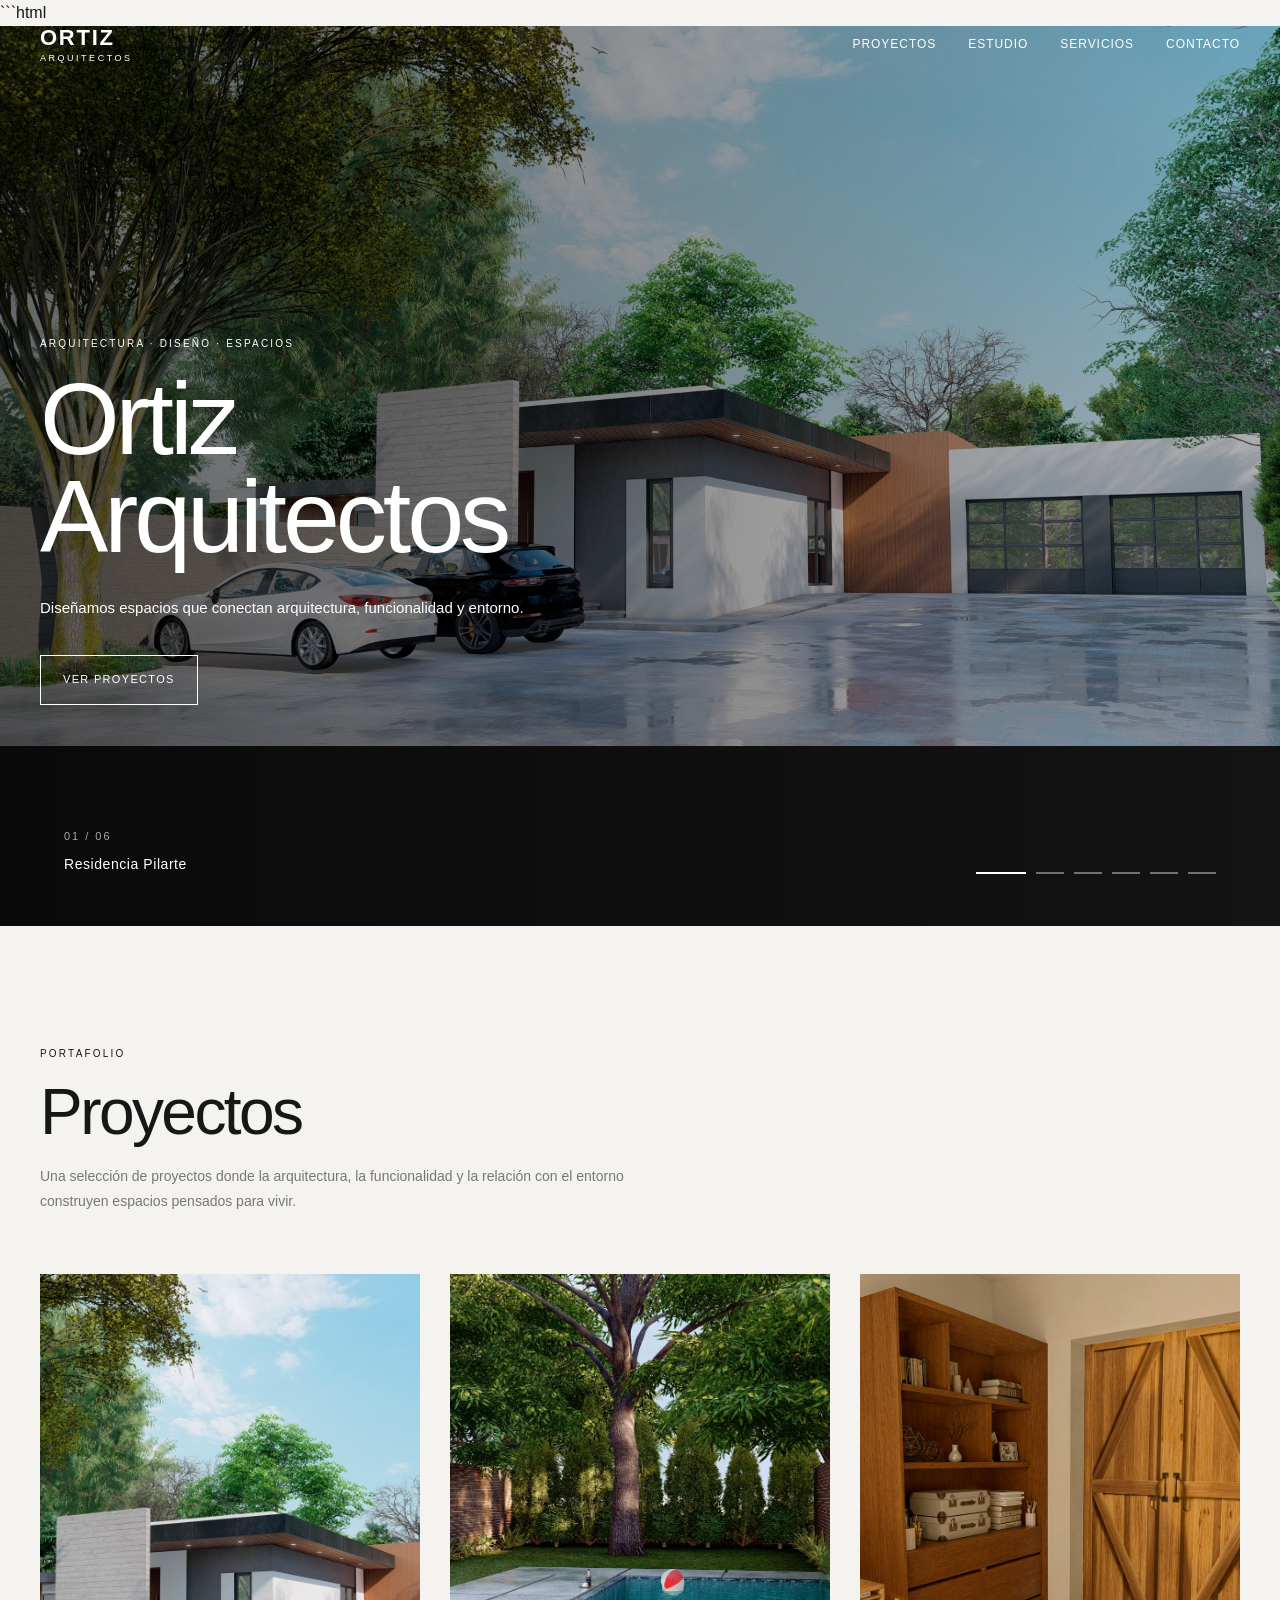
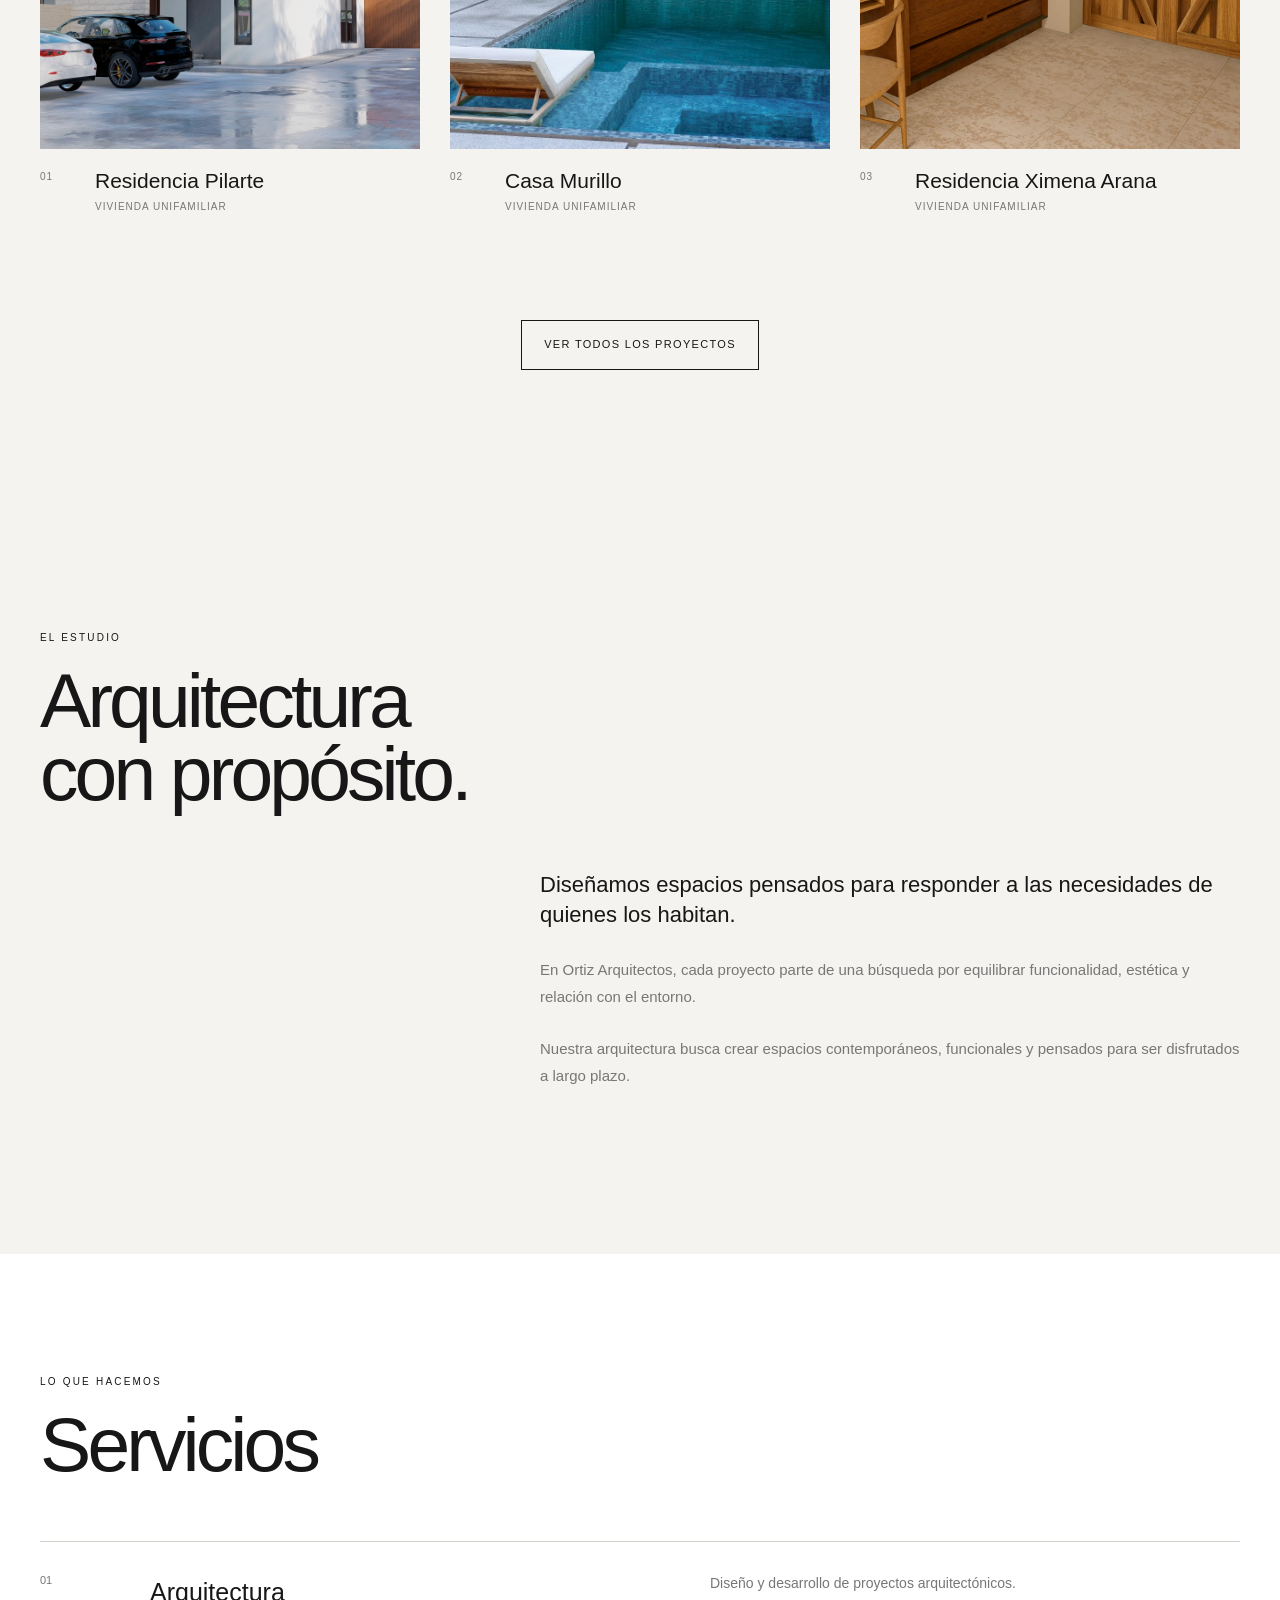
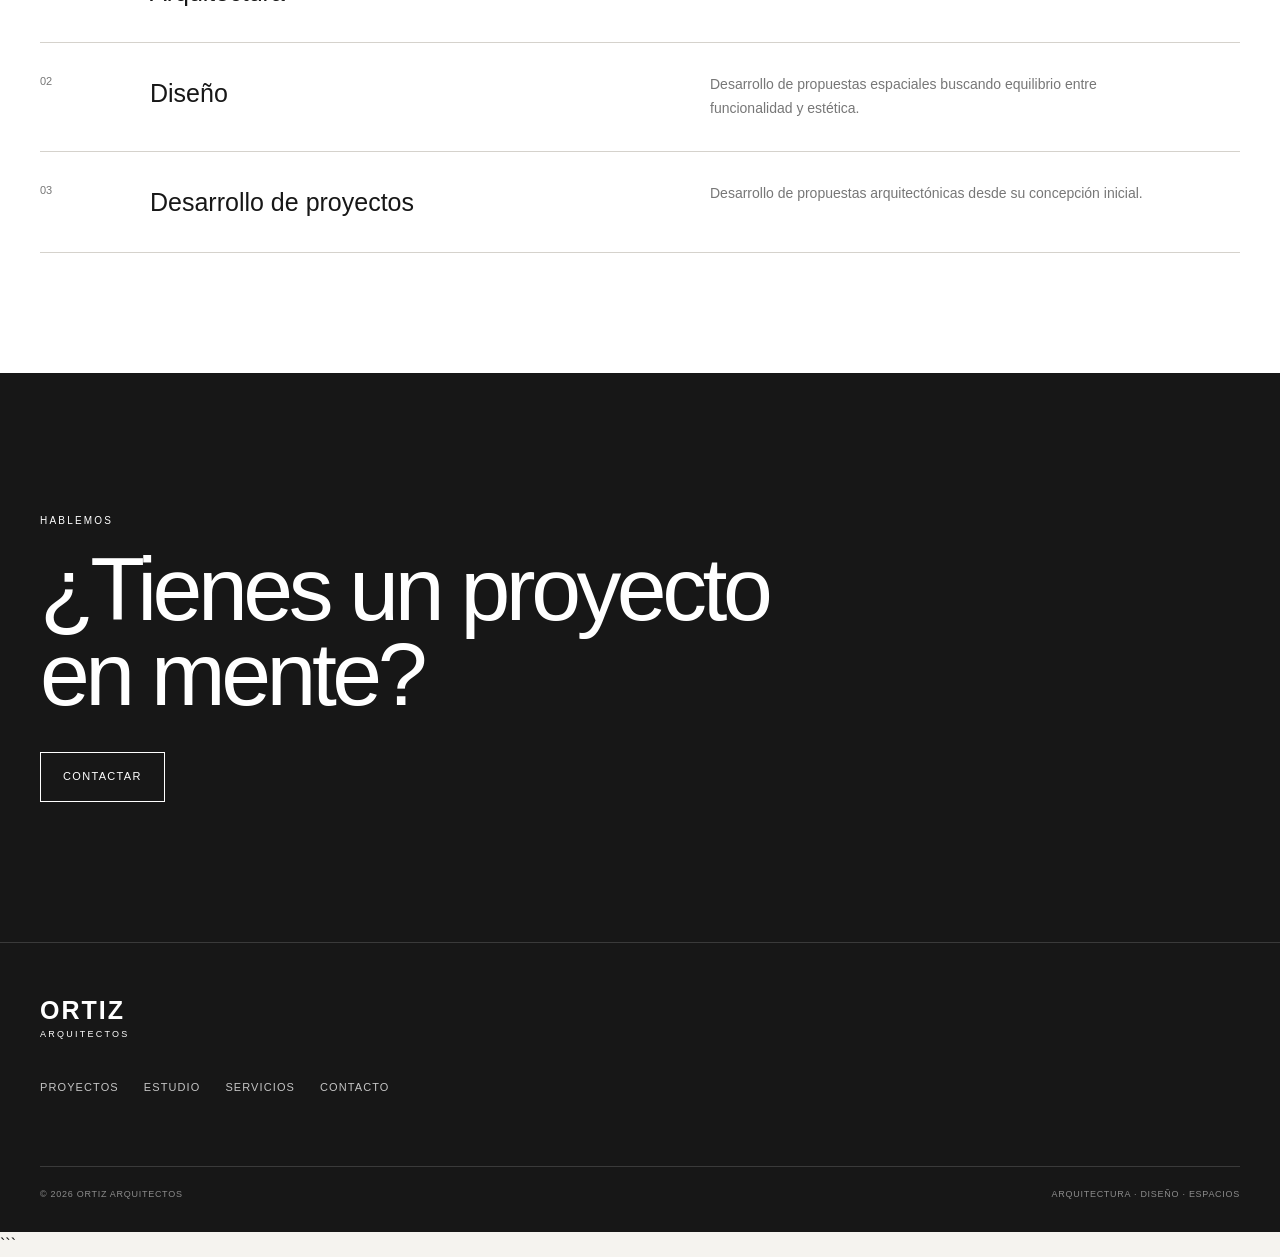
==== commit 75261617: "Update index.html" ====
--- a/index.html
+++ b/index.html
@@ -1,3 +1,4 @@
+```html
 <!DOCTYPE html>
 <html lang="es">
 
@@ -24,11 +25,13 @@
 
 </head>
 
+
 <body>
 
-    <!-- ============================= -->
-    <!-- HEADER -->
-    <!-- ============================= -->
+
+    <!-- =====================================================
+         HEADER
+         ===================================================== -->
 
     <header class="site-header">
 
@@ -51,11 +54,11 @@
                 Estudio
             </a>
 
-            <a href="#servicios">
+            <a href="servicios.html">
                 Servicios
             </a>
 
-            <a href="#contacto">
+            <a href="contacto.html">
                 Contacto
             </a>
 
@@ -65,6 +68,7 @@
         <button
             class="menu-toggle"
             aria-label="Abrir menú"
+            aria-expanded="false"
         >
             <span></span>
             <span></span>
@@ -73,185 +77,227 @@
     </header>
 
 
-    <!-- ============================= -->
-    <!-- CONTENIDO PRINCIPAL -->
-    <!-- ============================= -->
+
+    <!-- =====================================================
+         CONTENIDO PRINCIPAL
+         ===================================================== -->
 
     <main>
 
 
-        <!-- ========================= -->
-        <!-- HERO -->
-        <!-- ========================= -->
-
-     <!-- ========================= -->
-<!-- HERO / SLIDESHOW -->
-<!-- ========================= -->
-
-<section
-    id="inicio"
-    class="hero"
->
-
-    <!-- IMAGENES DEL SLIDESHOW -->
-
-    <div class="hero-slideshow">
-
-        <div
-            class="hero-slide active"
-            style="background-image: url('images/rsd_pilarte/rsd_pilarte_01.webp');"
-        ></div>
-
-        <div
-            class="hero-slide"
-            style="background-image: url('images/rsd_ximena/rsd_ximena_01.webp');"
-        ></div>
-
-        <div
-            class="hero-slide"
-            style="background-image: url('images/rsd_martinez_cerda/rsd_martinez_cerda_01.webp');"
-        ></div>
-
-        <div
-            class="hero-slide"
-            style="background-image: url('images/casa_murillo/casa_murillo_01.webp');"
-        ></div>
-
-        <div
-            class="hero-slide"
-            style="background-image: url('images/pool_house/pool_house_01.webp');"
-        ></div>
-
-        <div
-            class="hero-slide"
-            style="background-image: url('images/restaurante/restaurante_01.webp');"
-        ></div>
-
-    </div>
-
-
-    <!-- CAPA OSCURA SOBRE LAS IMAGENES -->
-
-    <div class="hero-overlay"></div>
-
-
-    <!-- CONTENIDO -->
-
-    <div class="hero-content">
-
-        <p class="eyebrow">
-            Arquitectura · Diseño · Espacios
-        </p>
-
-        <h1>
-            Ortiz<br>
-            Arquitectos
-        </h1>
-
-        <p class="hero-description">
-            Diseñamos espacios que conectan
-            arquitectura, funcionalidad y entorno.
-        </p>
-
-        <a
-            href="proyectos.html"
-            class="button button-light"
+        <!-- =================================================
+             HERO / SLIDESHOW
+             ================================================= -->
+
+        <section
+            id="inicio"
+            class="hero"
         >
-            Ver proyectos
-        </a>
-
-    </div>
-
-
-    <!-- INFORMACION DEL PROYECTO -->
-
-    <div class="hero-project">
-
-        <span class="hero-project-number">
-            01 / 06
-        </span>
-
-        <span class="hero-project-name">
-            Residencia Pilarte
-        </span>
-
-    </div>
-
-
-    <!-- INDICADOR DE SCROLL -->
-
-    <div class="hero-scroll">
-
-        <span></span>
-
-        Scroll
-
-    </div>
-
-
-    <!-- INDICADORES DEL SLIDESHOW -->
-
-    <div class="hero-dots">
-
-        <button
-            class="hero-dot active"
-            data-slide="0"
-            aria-label="Ver Residencia Pilarte"
-        ></button>
-
-        <button
-            class="hero-dot"
-            data-slide="1"
-            aria-label="Ver Residencia Ximena Arana"
-        ></button>
-
-        <button
-            class="hero-dot"
-            data-slide="2"
-            aria-label="Ver Martínez Cerda"
-        ></button>
-
-        <button
-            class="hero-dot"
-            data-slide="3"
-            aria-label="Ver Casa Murillo"
-        ></button>
-
-        <button
-            class="hero-dot"
-            data-slide="4"
-            aria-label="Ver Pool House"
-        ></button>
-
-        <button
-            class="hero-dot"
-            data-slide="5"
-            aria-label="Ver Restaurante y Módulo Comercial"
-        ></button>
-
-    </div>
-
-</section>
-
-
-        <!-- ========================= -->
-        <!-- PROYECTOS DESTACADOS -->
-        <!-- ========================= -->
+
+
+            <!-- IMÁGENES DEL SLIDESHOW -->
+
+            <div class="hero-slideshow">
+
+
+                <div
+                    class="hero-slide active"
+                    data-project="Residencia Pilarte"
+                >
+                    <img
+                        src="images/rsd_pilarte/rsd_pilarte_01.webp"
+                        alt="Residencia Pilarte"
+                    >
+                </div>
+
+
+                <div
+                    class="hero-slide"
+                    data-project="Residencia Ximena Arana"
+                >
+                    <img
+                        src="images/rsd_ximena/rsd_ximena_01.webp"
+                        alt="Residencia Ximena Arana"
+                    >
+                </div>
+
+
+                <div
+                    class="hero-slide"
+                    data-project="Martínez Cerda"
+                >
+                    <img
+                        src="images/rsd_martinez_cerda/rsd_martinez_cerda_01.webp"
+                        alt="Proyecto Martínez Cerda"
+                    >
+                </div>
+
+
+                <div
+                    class="hero-slide"
+                    data-project="Casa Murillo"
+                >
+                    <img
+                        src="images/casa_murillo/casa_murillo_01.webp"
+                        alt="Casa Murillo"
+                    >
+                </div>
+
+
+                <div
+                    class="hero-slide"
+                    data-project="Pool House"
+                >
+                    <img
+                        src="images/pool_house/pool_house_01.webp"
+                        alt="Pool House"
+                    >
+                </div>
+
+
+                <div
+                    class="hero-slide"
+                    data-project="Restaurante y Módulo Comercial"
+                >
+                    <img
+                        src="images/restaurante/restaurante_01.webp"
+                        alt="Restaurante y Módulo Comercial"
+                    >
+                </div>
+
+
+            </div>
+
+
+            <!-- CAPA OSCURA -->
+
+            <div class="hero-overlay"></div>
+
+
+
+            <!-- CONTENIDO PRINCIPAL DEL HERO -->
+
+            <div class="hero-content">
+
+                <p class="eyebrow">
+                    Arquitectura · Diseño · Espacios
+                </p>
+
+
+                <h1>
+                    Ortiz<br>
+                    Arquitectos
+                </h1>
+
+
+                <p class="hero-description">
+                    Diseñamos espacios que conectan
+                    arquitectura, funcionalidad y entorno.
+                </p>
+
+
+                <a
+                    href="proyectos.html"
+                    class="button button-light"
+                >
+                    Ver proyectos
+                </a>
+
+            </div>
+
+
+
+            <!-- INFORMACIÓN DEL PROYECTO ACTUAL -->
+
+            <div class="hero-project">
+
+                <span class="hero-project-number">
+                    01 / 06
+                </span>
+
+                <span class="hero-project-name">
+                    Residencia Pilarte
+                </span>
+
+            </div>
+
+
+
+            <!-- INDICADORES DEL SLIDESHOW -->
+
+            <div class="hero-dots">
+
+
+                <button
+                    class="hero-dot active"
+                    data-slide="0"
+                    aria-label="Ver Residencia Pilarte"
+                ></button>
+
+
+                <button
+                    class="hero-dot"
+                    data-slide="1"
+                    aria-label="Ver Residencia Ximena Arana"
+                ></button>
+
+
+                <button
+                    class="hero-dot"
+                    data-slide="2"
+                    aria-label="Ver Martínez Cerda"
+                ></button>
+
+
+                <button
+                    class="hero-dot"
+                    data-slide="3"
+                    aria-label="Ver Casa Murillo"
+                ></button>
+
+
+                <button
+                    class="hero-dot"
+                    data-slide="4"
+                    aria-label="Ver Pool House"
+                ></button>
+
+
+                <button
+                    class="hero-dot"
+                    data-slide="5"
+                    aria-label="Ver Restaurante y Módulo Comercial"
+                ></button>
+
+
+            </div>
+
+
+        </section>
+
+
+
+        <!-- =================================================
+             PROYECTOS DESTACADOS
+             ================================================= -->
 
         <section
             id="proyectos"
             class="featured-projects"
         >
 
+
             <div class="section-header">
 
                 <p class="eyebrow">
                     Portafolio
                 </p>
+
 
                 <h2>
                     Proyectos
                 </h2>
+
 
                 <p class="section-introduction">
                     Una selección de proyectos donde la
@@ -263,21 +309,28 @@
             </div>
 
 
+
             <div class="projects-grid">
 
-                <!-- Proyecto 01 -->
+
+                <!-- =========================================
+                     PROYECTO 01
+                     ========================================= -->
 
                 <article class="project-card">
 
-                    <a href="#">
+                    <a href="proyectos.html">
 
                         <div class="project-image">
 
-                            <span>
-                                Imagen
-                            </span>
+                            <img
+                                src="images/rsd_pilarte/rsd_pilarte_01.webp"
+                                alt="Residencia Pilarte"
+                                loading="lazy"
+                            >
 
                         </div>
+
 
                         <div class="project-info">
 
@@ -285,6 +338,7 @@
                                 01
                             </span>
 
+
                             <div>
 
                                 <h3>
@@ -304,19 +358,25 @@
                 </article>
 
 
-                <!-- Proyecto 02 -->
+
+                <!-- =========================================
+                     PROYECTO 02
+                     ========================================= -->
 
                 <article class="project-card">
 
-                    <a href="#">
+                    <a href="proyectos.html">
 
                         <div class="project-image">
 
-                            <span>
-                                Imagen
-                            </span>
+                            <img
+                                src="images/casa_murillo/casa_murillo_01.webp"
+                                alt="Casa Murillo"
+                                loading="lazy"
+                            >
 
                         </div>
+
 
                         <div class="project-info">
 
@@ -324,10 +384,11 @@
                                 02
                             </span>
 
+
                             <div>
 
                                 <h3>
-                                    Residencia Murillo
+                                    Casa Murillo
                                 </h3>
 
                                 <p>
@@ -343,19 +404,25 @@
                 </article>
 
 
-                <!-- Proyecto 03 -->
+
+                <!-- =========================================
+                     PROYECTO 03
+                     ========================================= -->
 
                 <article class="project-card">
 
-                    <a href="#">
+                    <a href="proyectos.html">
 
                         <div class="project-image">
 
-                            <span>
-                                Imagen
-                            </span>
+                            <img
+                                src="images/rsd_ximena/rsd_ximena_01.webp"
+                                alt="Residencia Ximena Arana"
+                                loading="lazy"
+                            >
 
                         </div>
+
 
                         <div class="project-info">
 
@@ -363,10 +430,11 @@
                                 03
                             </span>
 
+
                             <div>
 
                                 <h3>
-                                    Residencia CS
+                                    Residencia Ximena Arana
                                 </h3>
 
                                 <p>
@@ -381,7 +449,9 @@
 
                 </article>
 
-            </div>
+
+            </div>
+
 
 
             <div class="section-action">
@@ -395,23 +465,27 @@
 
             </div>
 
+
         </section>
 
 
-        <!-- ========================= -->
-        <!-- ESTUDIO -->
-        <!-- ========================= -->
+
+        <!-- =================================================
+             ESTUDIO
+             ================================================= -->
 
         <section
             id="estudio"
             class="studio"
         >
 
+
             <div class="studio-heading">
 
                 <p class="eyebrow">
                     El estudio
                 </p>
+
 
                 <h2>
                     Arquitectura
@@ -430,6 +504,7 @@
                     quienes los habitan.
                 </p>
 
+
                 <p>
                     En Ortiz Arquitectos, cada proyecto
                     parte de una búsqueda por equilibrar
@@ -437,6 +512,7 @@
                     con el entorno.
                 </p>
 
+
                 <p>
                     Nuestra arquitectura busca crear
                     espacios contemporáneos, funcionales
@@ -446,29 +522,34 @@
 
             </div>
 
+
         </section>
 
 
-        <!-- ========================= -->
-        <!-- SERVICIOS -->
-        <!-- ========================= -->
+
+        <!-- =================================================
+             SERVICIOS
+             ================================================= -->
 
         <section
             id="servicios"
             class="services"
         >
 
+
             <div class="section-header">
 
                 <p class="eyebrow">
                     Lo que hacemos
                 </p>
+
 
                 <h2>
                     Servicios
                 </h2>
 
             </div>
+
 
 
             <div class="services-list">
@@ -490,6 +571,7 @@
                     </p>
 
                 </article>
+
 
 
                 <article class="service">
@@ -511,6 +593,7 @@
                 </article>
 
 
+
                 <article class="service">
 
                     <span class="service-number">
@@ -532,23 +615,27 @@
 
             </div>
 
+
         </section>
 
 
-        <!-- ========================= -->
-        <!-- CONTACTO -->
-        <!-- ========================= -->
+
+        <!-- =================================================
+             CONTACTO
+             ================================================= -->
 
         <section
             id="contacto"
             class="contact"
         >
 
+
             <div class="contact-content">
 
                 <p class="eyebrow">
                     Hablemos
                 </p>
+
 
                 <h2>
                     ¿Tienes un proyecto
@@ -556,8 +643,9 @@
                     en mente?
                 </h2>
 
+
                 <a
-                    href="#"
+                    href="contacto.html"
                     class="button button-light"
                 >
                     Contactar
@@ -565,17 +653,20 @@
 
             </div>
 
+
         </section>
 
 
     </main>
 
 
-    <!-- ============================= -->
-    <!-- FOOTER -->
-    <!-- ============================= -->
+
+    <!-- =====================================================
+         FOOTER
+         ===================================================== -->
 
     <footer class="site-footer">
+
 
         <div class="footer-brand">
 
@@ -590,6 +681,7 @@
         </div>
 
 
+
         <div class="footer-navigation">
 
             <a href="proyectos.html">
@@ -600,15 +692,16 @@
                 Estudio
             </a>
 
-            <a href="#servicios">
+            <a href="servicios.html">
                 Servicios
             </a>
 
-            <a href="#contacto">
+            <a href="contacto.html">
                 Contacto
             </a>
 
         </div>
+
 
 
         <div class="footer-bottom">
@@ -623,11 +716,17 @@
 
         </div>
 
+
     </footer>
 
 
+
+    <!-- JAVASCRIPT -->
+
     <script src="js/main.js"></script>
 
+
 </body>
 
 </html>
+```
--- a/css/styles.css
+++ b/css/styles.css
@@ -2,18 +2,16 @@
    ORTIZ ARQUITECTOS
    HOJA DE ESTILOS PRINCIPAL
 
-   Este archivo controla:
+   Incluye:
    - Diseño general
    - Inicio
+   - Hero / Slideshow
    - Proyectos
    - Galerías
    - Lightbox
    - Menú responsive
    - Tablet
    - Teléfono
-
-   IMPORTANTE:
-   Las imágenes se encuentran dentro de /images/
    ========================================================= */
 
 
@@ -25,9 +23,12 @@
 
     --background: #f5f3ef;
     --surface: #ffffff;
+
     --dark: #171717;
     --dark-soft: #242424;
+
     --muted: #777777;
+
     --border: #d5d2cc;
 
     --max-width: 1200px;
@@ -56,7 +57,9 @@
 
 
 body {
+
     background: var(--background);
+
     color: var(--dark);
 
     font-family:
@@ -76,19 +79,25 @@
 
 
 img {
+
     display: block;
+
     width: 100%;
+
     height: auto;
 }
 
 
 a {
+
     color: inherit;
+
     text-decoration: none;
 }
 
 
 button {
+
     font-family: inherit;
 }
 
@@ -98,6 +107,7 @@
    ========================================================= */
 
 .container {
+
     width: min(
         calc(100% - 80px),
         var(--max-width)
@@ -137,11 +147,11 @@
 
 
 /*
-   Header utilizado en páginas interiores,
-   como proyectos.html.
+   Header para páginas interiores.
 */
 
 .project-header {
+
     position: relative;
 
     background: var(--background);
@@ -153,7 +163,7 @@
 
 
 /* =========================================================
-   LOGO
+   05. LOGO
    ========================================================= */
 
 .logo {
@@ -185,7 +195,7 @@
 
 
 /* =========================================================
-   05. NAVEGACIÓN
+   06. NAVEGACIÓN
    ========================================================= */
 
 .main-navigation {
@@ -214,12 +224,13 @@
 
 
 .main-navigation a:hover {
+
     opacity: 0.55;
 }
 
 
 /*
-   Línea animada debajo del enlace.
+   Línea debajo del enlace.
 */
 
 .main-navigation a::after {
@@ -229,9 +240,11 @@
     position: absolute;
 
     left: 0;
+
     bottom: -7px;
 
     width: 0;
+
     height: 1px;
 
     background: currentColor;
@@ -242,12 +255,13 @@
 
 
 .main-navigation a:hover::after {
+
     width: 100%;
 }
 
 
 /* =========================================================
-   06. BOTÓN MENÚ MÓVIL
+   07. BOTÓN MENÚ MÓVIL
    ========================================================= */
 
 .menu-toggle {
@@ -255,6 +269,7 @@
     display: none;
 
     width: 42px;
+
     height: 42px;
 
     padding: 0;
@@ -262,6 +277,8 @@
     border: none;
 
     background: transparent;
+
+    color: inherit;
 
     cursor: pointer;
 
@@ -290,17 +307,19 @@
 
 
 .menu-toggle span:first-child {
+
     top: 16px;
 }
 
 
 .menu-toggle span:last-child {
+
     top: 24px;
 }
 
 
 /*
-   Estado del botón cuando el menú está abierto.
+   Hamburguesa convertida en X.
 */
 
 .menu-toggle.active span:first-child {
@@ -320,35 +339,105 @@
 
 
 /* =========================================================
-   07. HERO
+   08. HERO / SLIDESHOW
    ========================================================= */
 
 .hero {
 
+    position: relative;
+
     min-height: 100vh;
 
+    height: 100vh;
+
+    display: flex;
+
+    align-items: center;
+
+    overflow: hidden;
+
+    background-color: var(--dark);
+}
+
+
+/* =========================================================
+   IMÁGENES DEL SLIDESHOW
+   ========================================================= */
+
+.hero-slideshow {
+
+    position: absolute;
+
+    inset: 0;
+
+    z-index: 0;
+}
+
+
+.hero-slide {
+
+    position: absolute;
+
+    inset: 0;
+
+    background-size: cover;
+
+    background-position: center;
+
+    opacity: 0;
+
+    transform: scale(1.03);
+
+    transition:
+        opacity 1.2s ease,
+        transform 6s ease;
+}
+
+
+/*
+   Imagen activa.
+*/
+
+.hero-slide.active {
+
+    opacity: 1;
+
+    transform: scale(1);
+}
+
+
+/* =========================================================
+   CAPA OSCURA SOBRE LA FOTOGRAFÍA
+   ========================================================= */
+
+.hero-overlay {
+
+    position: absolute;
+
+    inset: 0;
+
+    z-index: 1;
+
+    background:
+        linear-gradient(
+            90deg,
+            rgba(0,0,0,0.58),
+            rgba(0,0,0,0.18)
+        );
+
+    pointer-events: none;
+}
+
+
+/* =========================================================
+   CONTENIDO DEL HERO
+   ========================================================= */
+
+.hero-content {
+
     position: relative;
 
-    display: flex;
-
-    align-items: center;
-
-    background-color: var(--dark);
-
-    background-image:
-        linear-gradient(
-            rgba(0, 0, 0, 0.42),
-            rgba(0, 0, 0, 0.42)
-        ),
-        url("../images/hero.jpg");
-
-    background-size: cover;
-
-    background-position: center;
-}
-
-
-.hero-content {
+    z-index: 2;
 
     width: min(
         calc(100% - 80px),
@@ -363,8 +452,11 @@
 }
 
 
-.hero-eyebrow,
-.section-eyebrow {
+/* =========================================================
+   TEXTOS PEQUEÑOS / EYEBROW
+   ========================================================= */
+
+.eyebrow {
 
     display: block;
 
@@ -377,6 +469,10 @@
     text-transform: uppercase;
 }
 
+
+/* =========================================================
+   TITULO PRINCIPAL
+   ========================================================= */
 
 .hero h1 {
 
@@ -396,6 +492,10 @@
 }
 
 
+/* =========================================================
+   DESCRIPCIÓN
+   ========================================================= */
+
 .hero-description {
 
     max-width: 500px;
@@ -409,7 +509,142 @@
 
 
 /* =========================================================
-   08. BOTONES
+   INFORMACIÓN DEL PROYECTO
+   ========================================================= */
+
+.hero-project {
+
+    position: absolute;
+
+    left: 5vw;
+
+    bottom: 50px;
+
+    z-index: 3;
+
+    display: flex;
+
+    flex-direction: column;
+
+    gap: 8px;
+
+    color: #ffffff;
+}
+
+
+.hero-project-number {
+
+    font-size: 11px;
+
+    letter-spacing: 0.18em;
+
+    opacity: 0.65;
+}
+
+
+.hero-project-name {
+
+    font-size: 14px;
+
+    letter-spacing: 0.04em;
+}
+
+
+/* =========================================================
+   INDICADORES DEL SLIDESHOW
+   ========================================================= */
+
+.hero-dots {
+
+    position: absolute;
+
+    right: 5vw;
+
+    bottom: 52px;
+
+    z-index: 3;
+
+    display: flex;
+
+    gap: 10px;
+}
+
+
+.hero-dot {
+
+    width: 28px;
+
+    height: 2px;
+
+    padding: 0;
+
+    border: none;
+
+    background:
+        rgba(255,255,255,0.4);
+
+    cursor: pointer;
+
+    transition:
+        width 0.3s ease,
+        background 0.3s ease;
+}
+
+
+.hero-dot.active {
+
+    width: 50px;
+
+    background: #ffffff;
+}
+
+
+/* =========================================================
+   INDICADOR DE SCROLL
+   ========================================================= */
+
+.hero-scroll {
+
+    position: absolute;
+
+    right: 5vw;
+
+    bottom: 48px;
+
+    z-index: 3;
+
+    display: flex;
+
+    align-items: center;
+
+    gap: 10px;
+
+    color: #ffffff;
+
+    font-size: 9px;
+
+    letter-spacing: 0.2em;
+
+    text-transform: uppercase;
+
+    opacity: 0.7;
+}
+
+
+.hero-scroll span {
+
+    display: block;
+
+    width: 28px;
+
+    height: 1px;
+
+    background: currentColor;
+}
+
+
+/* =========================================================
+   09. BOTONES
    ========================================================= */
 
 .button {
@@ -438,6 +673,18 @@
 }
 
 
+.button-light {
+
+    color: #ffffff;
+}
+
+
+.button-dark {
+
+    color: var(--dark);
+}
+
+
 .button:hover {
 
     background: var(--dark);
@@ -447,36 +694,11 @@
 
 
 /* =========================================================
-   09. INDICADOR DEL HERO
-   ========================================================= */
-
-.scroll-indicator {
-
-    position: absolute;
-
-    left: 50%;
-
-    bottom: 30px;
-
-    transform: translateX(-50%);
-
-    color: #ffffff;
-
-    font-size: 9px;
-
-    letter-spacing: 0.2em;
-
-    text-transform: uppercase;
-
-    opacity: 0.7;
-}
-
-
-/* =========================================================
    10. SECCIONES GENERALES
    ========================================================= */
 
 section {
+
     position: relative;
 }
 
@@ -495,12 +717,10 @@
 
 
 /* =========================================================
-   11. PROYECTOS DESTACADOS — INICIO
+   11. PROYECTOS DESTACADOS
    ========================================================= */
 
 .featured-projects {
-
-    padding: 120px 0;
 
     width: min(
         calc(100% - 80px),
@@ -508,12 +728,20 @@
     );
 
     margin: 0 auto;
+
+    padding: 120px 0;
+}
+
+
+.section-header {
+
+    margin-bottom: 60px;
 }
 
 
 .featured-projects h2 {
 
-    margin-bottom: 60px;
+    margin-bottom: 20px;
 
     font-size: clamp(
         40px,
@@ -529,36 +757,65 @@
 }
 
 
-.featured-grid {
+.section-introduction {
+
+    max-width: 600px;
+
+    color: var(--muted);
+
+    font-size: 14px;
+
+    line-height: 1.8;
+}
+
+
+/* =========================================================
+   GRID DE PROYECTOS
+   ========================================================= */
+
+.projects-grid {
 
     display: grid;
 
     grid-template-columns:
         repeat(3, 1fr);
 
-    gap: 24px;
-}
-
-
-.featured-card {
+    gap: 30px;
+}
+
+
+.project-card {
 
     overflow: hidden;
-
-    background: var(--surface);
-}
-
-
-.featured-card-image {
+}
+
+
+.project-card a {
+
+    display: block;
+}
+
+
+.project-image {
 
     overflow: hidden;
 
     aspect-ratio: 4 / 5;
-}
-
-
-.featured-card-image img {
+
+    background: #ddd;
+
+    display: flex;
+
+    align-items: center;
+
+    justify-content: center;
+}
+
+
+.project-image img {
 
     width: 100%;
+
     height: 100%;
 
     object-fit: cover;
@@ -568,22 +825,45 @@
 }
 
 
-.featured-card:hover
-.featured-card-image img {
+.project-card:hover
+.project-image img {
 
     transform: scale(1.04);
 }
 
 
-.featured-card-content {
-
-    padding: 22px 0;
-}
-
-
-.featured-card-content h3 {
-
-    font-size: 24px;
+.project-image span {
+
+    color: var(--muted);
+
+    font-size: 11px;
+
+    text-transform: uppercase;
+
+    letter-spacing: 0.12em;
+}
+
+
+/* =========================================================
+   INFORMACIÓN DE TARJETA
+   ========================================================= */
+
+.project-info {
+
+    display: grid;
+
+    grid-template-columns:
+        40px 1fr;
+
+    gap: 15px;
+
+    padding-top: 20px;
+}
+
+
+.project-info h3 {
+
+    font-size: 21px;
 
     font-weight: 400;
 
@@ -591,17 +871,39 @@
 }
 
 
-.featured-card-content p {
-
-    margin-top: 8px;
-
-    font-size: 11px;
+.project-info p {
+
+    margin-top: 7px;
 
     color: var(--muted);
 
+    font-size: 10px;
+
     text-transform: uppercase;
 
     letter-spacing: 0.1em;
+}
+
+
+.project-info .project-number {
+
+    margin: 0;
+
+    font-size: 10px;
+
+    color: var(--muted);
+}
+
+
+/* =========================================================
+   BOTÓN SECCIÓN
+   ========================================================= */
+
+.section-action {
+
+    margin-top: 70px;
+
+    text-align: center;
 }
 
 
@@ -622,16 +924,9 @@
 }
 
 
-.studio-grid {
-
-    display: grid;
-
-    grid-template-columns:
-        1fr 1fr;
-
-    gap: 80px;
-
-    align-items: center;
+.studio-heading {
+
+    margin-bottom: 60px;
 }
 
 
@@ -651,18 +946,36 @@
 }
 
 
-.studio-text {
-
-    max-width: 550px;
-
-    font-size: 16px;
+.studio-content {
+
+    max-width: 700px;
+
+    margin-left: auto;
+}
+
+
+.studio-content p {
+
+    margin-bottom: 25px;
 
     color: var(--muted);
 
+    font-size: 15px;
+
     line-height: 1.8;
 }
 
 
+.studio-lead {
+
+    color: var(--dark) !important;
+
+    font-size: 22px !important;
+
+    line-height: 1.4 !important;
+}
+
+
 /* =========================================================
    13. SERVICIOS
    ========================================================= */
@@ -675,20 +988,20 @@
 }
 
 
-.services-inner {
+.services .section-header {
 
     width: min(
         calc(100% - 80px),
         var(--max-width)
     );
 
-    margin: 0 auto;
+    margin:
+        0 auto
+        60px;
 }
 
 
 .services h2 {
-
-    margin-bottom: 60px;
 
     font-size: clamp(
         44px,
@@ -706,11 +1019,18 @@
 
 .services-list {
 
+    width: min(
+        calc(100% - 80px),
+        var(--max-width)
+    );
+
+    margin: 0 auto;
+
     border-top: 1px solid var(--border);
 }
 
 
-.service-item {
+.service {
 
     display: grid;
 
@@ -733,7 +1053,7 @@
 }
 
 
-.service-item h3 {
+.service h3 {
 
     font-size: 25px;
 
@@ -741,13 +1061,15 @@
 }
 
 
-.service-item p {
+.service p {
 
     max-width: 450px;
 
     color: var(--muted);
 
     font-size: 14px;
+
+    line-height: 1.7;
 }
 
 
@@ -765,7 +1087,7 @@
 }
 
 
-.contact-inner {
+.contact-content {
 
     width: min(
         calc(100% - 80px),
@@ -794,40 +1116,6 @@
 }
 
 
-.contact-info {
-
-    margin-top: 60px;
-
-    display: flex;
-
-    flex-wrap: wrap;
-
-    gap: 50px;
-}
-
-
-.contact-info div {
-
-    display: flex;
-
-    flex-direction: column;
-
-    gap: 7px;
-}
-
-
-.contact-label {
-
-    font-size: 9px;
-
-    text-transform: uppercase;
-
-    letter-spacing: 0.15em;
-
-    opacity: 0.5;
-}
-
-
 /* =========================================================
    15. FOOTER
    ========================================================= */
@@ -838,9 +1126,14 @@
 
     color: #ffffff;
 
-    border-top: 1px solid rgba(255,255,255,0.15);
-
-    padding: 55px 40px 30px;
+    border-top:
+        1px solid
+        rgba(255,255,255,0.15);
+
+    padding:
+        55px
+        40px
+        30px;
 }
 
 
@@ -900,6 +1193,7 @@
 
 
 .footer-navigation a:hover {
+
     opacity: 1;
 }
 
@@ -916,11 +1210,14 @@
 
     padding-top: 20px;
 
-    border-top: 1px solid rgba(255,255,255,0.15);
+    border-top:
+        1px solid
+        rgba(255,255,255,0.15);
 
     font-size: 9px;
 
-    color: rgba(255,255,255,0.5);
+    color:
+        rgba(255,255,255,0.5);
 
     text-transform: uppercase;
 
@@ -941,7 +1238,10 @@
 
     margin: 0 auto;
 
-    padding: 120px 0 100px;
+    padding:
+        120px
+        0
+        100px;
 }
 
 
@@ -1006,7 +1306,9 @@
 
     min-height: 650px;
 
-    border-top: 1px solid var(--border);
+    border-top:
+        1px solid
+        var(--border);
 
     padding: 80px 0;
 
@@ -1024,9 +1326,7 @@
 }
 
 
-/*
-   Alternamos imagen y contenido en proyectos pares.
-*/
+/* Alternancia */
 
 .project-detail:nth-child(even)
 .project-detail-image {
@@ -1150,7 +1450,9 @@
 
     padding-top: 18px;
 
-    border-top: 1px solid var(--border);
+    border-top:
+        1px solid
+        var(--border);
 }
 
 
@@ -1225,6 +1527,7 @@
 
 
 .gallery-button:hover {
+
     opacity: 0.55;
 }
 
@@ -1240,6 +1543,7 @@
    ========================================================= */
 
 .gallery-data {
+
     display: none;
 }
 
@@ -1255,9 +1559,11 @@
     inset: 0;
 
     width: 100%;
+
     height: 100%;
 
-    background: rgba(10,10,10,0.97);
+    background:
+        rgba(10,10,10,0.97);
 
     display: flex;
 
@@ -1330,7 +1636,7 @@
 
 
 /* =========================================================
-   25. CONTADOR
+   25. CONTADOR LIGHTBOX
    ========================================================= */
 
 .lightbox-counter {
@@ -1341,9 +1647,11 @@
 
     bottom: -35px;
 
-    transform: translateX(-50%);
-
-    color: rgba(255,255,255,0.65);
+    transform:
+        translateX(-50%);
+
+    color:
+        rgba(255,255,255,0.65);
 
     font-size: 10px;
 
@@ -1380,6 +1688,7 @@
 .lightbox-close:hover,
 .lightbox-prev:hover,
 .lightbox-next:hover {
+
     opacity: 0.5;
 }
 
@@ -1408,7 +1717,8 @@
 
     top: 50%;
 
-    transform: translateY(-50%);
+    transform:
+        translateY(-50%);
 
     font-size: 30px;
 }
@@ -1430,7 +1740,8 @@
 
     top: 50%;
 
-    transform: translateY(-50%);
+    transform:
+        translateY(-50%);
 
     font-size: 30px;
 }
@@ -1446,40 +1757,37 @@
 
 /* =========================================================
    27. TABLET
-   Pantallas de hasta 900px
+   Hasta 900px
    ========================================================= */
 
 @media (max-width: 900px) {
 
 
-    /* ---------------------------------------------
+    /* =====================================================
        HEADER
-       --------------------------------------------- */
+       ===================================================== */
 
     .site-header {
 
         padding: 0 25px;
-
     }
 
 
     .main-navigation {
 
         gap: 20px;
-
     }
 
 
     .main-navigation a {
 
         font-size: 10px;
-
-    }
-
-
-    /* ---------------------------------------------
+    }
+
+
+    /* =====================================================
        HERO
-       --------------------------------------------- */
+       ===================================================== */
 
     .hero-content {
 
@@ -1487,7 +1795,6 @@
             calc(100% - 50px),
             var(--max-width)
         );
-
     }
 
 
@@ -1498,113 +1805,124 @@
             10vw,
             80px
         );
-
-    }
-
-
-    /* ---------------------------------------------
-       DESTACADOS
-       --------------------------------------------- */
+    }
+
+
+    .hero-project {
+
+        left: 25px;
+    }
+
+
+    .hero-dots {
+
+        right: 25px;
+    }
+
+
+    /* =====================================================
+       PROYECTOS DESTACADOS
+       ===================================================== */
 
     .featured-projects {
 
         width: calc(100% - 50px);
 
         padding: 90px 0;
-
-    }
-
-
-    .featured-grid {
+    }
+
+
+    .projects-grid {
 
         grid-template-columns:
             repeat(2, 1fr);
-
-    }
-
-
-    /* ---------------------------------------------
+    }
+
+
+    /* =====================================================
        ESTUDIO
-       --------------------------------------------- */
+       ===================================================== */
 
     .studio {
 
         width: calc(100% - 50px);
 
         padding: 100px 0;
-
-    }
-
-
-    .studio-grid {
-
-        gap: 45px;
-
-    }
-
-
-    /* ---------------------------------------------
+    }
+
+
+    .studio-content {
+
+        margin-left: 0;
+
+        max-width: 650px;
+    }
+
+
+    /* =====================================================
        SERVICIOS
-       --------------------------------------------- */
-
-    .services-inner {
+       ===================================================== */
+
+    .services .section-header {
 
         width: calc(100% - 50px);
-
-    }
-
-
-    .service-item {
+    }
+
+
+    .services-list {
+
+        width: calc(100% - 50px);
+    }
+
+
+    .service {
 
         grid-template-columns:
             60px 1fr 1fr;
-
-    }
-
-
-    /* ---------------------------------------------
+    }
+
+
+    /* =====================================================
        CONTACTO
-       --------------------------------------------- */
-
-    .contact-inner {
+       ===================================================== */
+
+    .contact-content {
 
         width: calc(100% - 50px);
-
-    }
-
-
-    /* ---------------------------------------------
+    }
+
+
+    /* =====================================================
        PROYECTOS
-       --------------------------------------------- */
+       ===================================================== */
 
     .projects-intro {
 
         width: calc(100% - 50px);
 
-        padding: 90px 0 70px;
-
+        padding:
+            90px
+            0
+            70px;
     }
 
 
     .projects-list {
 
         width: calc(100% - 50px);
-
     }
 
 
     .project-detail,
     .project-detail:nth-child(even) {
 
-        grid-template-columns:
-            1fr;
+        grid-template-columns: 1fr;
 
         gap: 45px;
 
         min-height: auto;
 
         padding: 65px 0;
-
     }
 
 
@@ -1612,7 +1930,6 @@
     .project-detail-image {
 
         order: initial;
-
     }
 
 
@@ -1620,7 +1937,6 @@
     .project-detail-content {
 
         order: initial;
-
     }
 
 
@@ -1629,41 +1945,30 @@
         min-height: 500px;
 
         aspect-ratio: 4 / 3;
-
-    }
-
-
-    .project-detail-content {
-
-        gap: 50px;
-
-    }
-
-
-    /* ---------------------------------------------
+    }
+
+
+    /* =====================================================
        LIGHTBOX
-       --------------------------------------------- */
+       ===================================================== */
 
     .lightbox-content {
 
         width: 78vw;
 
         height: 78vh;
-
     }
 
 
     .lightbox-prev {
 
         left: 18px;
-
     }
 
 
     .lightbox-next {
 
         right: 18px;
-
     }
 
 }
@@ -1671,27 +1976,25 @@
 
 /* =========================================================
    28. TELÉFONOS
-   Pantallas de hasta 600px
+   Hasta 600px
    ========================================================= */
 
 @media (max-width: 600px) {
 
 
     /* =====================================================
-       AJUSTES GENERALES
+       VARIABLES
        ===================================================== */
 
     :root {
 
         --header-height: 70px;
-
     }
 
 
     body {
 
         font-size: 14px;
-
     }
 
 
@@ -1704,14 +2007,12 @@
         height: var(--header-height);
 
         padding: 0 18px;
-
     }
 
 
     .logo {
 
         font-size: 18px;
-
     }
 
 
@@ -1720,30 +2021,27 @@
         font-size: 7px;
 
         letter-spacing: 0.24em;
-
-    }
-
-
-    /*
-       Mostramos el botón hamburguesa.
-    */
+    }
+
+
+    /* =====================================================
+       MENÚ HAMBURGUESA
+       ===================================================== */
 
     .menu-toggle {
 
         display: block;
 
-    }
-
-
-    /*
-       Ocultamos la navegación inicialmente.
-    */
+        color: #ffffff;
+    }
+
 
     .main-navigation {
 
         position: fixed;
 
         top: 0;
+
         right: 0;
 
         width: min(
@@ -1758,7 +2056,8 @@
             35px
             40px;
 
-        background: var(--background);
+        background:
+            var(--background);
 
         color: var(--dark);
 
@@ -1772,26 +2071,22 @@
 
         gap: 25px;
 
-        transform: translateX(100%);
+        transform:
+            translateX(100%);
 
         transition:
             transform 0.4s ease;
 
         box-shadow:
-            -10px 0 40px rgba(0,0,0,0.08);
-
-    }
-
-
-    /*
-       Cuando JavaScript agregue .active
-       el menú entra desde la derecha.
-    */
+            -10px 0 40px
+            rgba(0,0,0,0.08);
+    }
+
 
     .main-navigation.active {
 
-        transform: translateX(0);
-
+        transform:
+            translateX(0);
     }
 
 
@@ -1800,20 +2095,18 @@
         font-size: 15px;
 
         letter-spacing: 0.08em;
-
     }
 
 
     .main-navigation a::after {
 
         bottom: -5px;
-
-    }
-
-
-    /*
-       Overlay visual cuando el menú está abierto.
-    */
+    }
+
+
+    /* =====================================================
+       OVERLAY DEL MENÚ
+       ===================================================== */
 
     .site-header::after {
 
@@ -1823,7 +2116,8 @@
 
         inset: 0;
 
-        background: rgba(0,0,0,0.35);
+        background:
+            rgba(0,0,0,0.35);
 
         opacity: 0;
 
@@ -1836,7 +2130,6 @@
             visibility 0.3s ease;
 
         z-index: -1;
-
     }
 
 
@@ -1845,7 +2138,6 @@
         opacity: 1;
 
         visibility: visible;
-
     }
 
 
@@ -1857,26 +2149,34 @@
 
         min-height: 100svh;
 
-        background-position: center;
-
+        height: 100svh;
+    }
+
+
+    .hero-slide {
+
+        background-position:
+            center center;
+    }
+
+
+    .hero-overlay {
+
+        background:
+            linear-gradient(
+                180deg,
+                rgba(0,0,0,0.48),
+                rgba(0,0,0,0.40)
+            );
     }
 
 
     .hero-content {
 
-        width: calc(100% - 36px);
+        width:
+            calc(100% - 36px);
 
         padding-top: 70px;
-
-    }
-
-
-    .hero-eyebrow {
-
-        margin-bottom: 14px;
-
-        font-size: 8px;
-
     }
 
 
@@ -1891,7 +2191,6 @@
         );
 
         line-height: 0.92;
-
     }
 
 
@@ -1904,7 +2203,6 @@
         font-size: 13px;
 
         line-height: 1.65;
-
     }
 
 
@@ -1912,19 +2210,71 @@
 
         margin-top: 28px;
 
-        padding: 14px 18px;
+        padding:
+            14px
+            18px;
 
         font-size: 9px;
-
-    }
-
-
-    .scroll-indicator {
-
-        bottom: 20px;
-
-        font-size: 8px;
-
+    }
+
+
+    /* =====================================================
+       PROYECTO ACTUAL DEL HERO
+       ===================================================== */
+
+    .hero-project {
+
+        left: 18px;
+
+        bottom: 75px;
+    }
+
+
+    .hero-project-number {
+
+        font-size: 9px;
+    }
+
+
+    .hero-project-name {
+
+        font-size: 12px;
+    }
+
+
+    /* =====================================================
+       INDICADORES
+       ===================================================== */
+
+    .hero-dots {
+
+        right: 18px;
+
+        bottom: 42px;
+
+        gap: 6px;
+    }
+
+
+    .hero-dot {
+
+        width: 18px;
+    }
+
+
+    .hero-dot.active {
+
+        width: 32px;
+    }
+
+
+    /* =====================================================
+       SCROLL
+       ===================================================== */
+
+    .hero-scroll {
+
+        display: none;
     }
 
 
@@ -1934,49 +2284,59 @@
 
     .featured-projects {
 
-        width: calc(100% - 36px);
-
-        padding: 75px 0;
-
+        width:
+            calc(100% - 36px);
+
+        padding:
+            75px 0;
+    }
+
+
+    .section-header {
+
+        margin-bottom: 40px;
     }
 
 
     .featured-projects h2 {
 
-        margin-bottom: 40px;
+        margin-bottom: 20px;
 
         font-size: 48px;
-
-    }
-
-
-    .featured-grid {
+    }
+
+
+    .section-introduction {
+
+        font-size: 13px;
+
+        line-height: 1.75;
+    }
+
+
+    .projects-grid {
 
         grid-template-columns: 1fr;
 
         gap: 45px;
-
-    }
-
-
-    .featured-card-image {
+    }
+
+
+    .project-image {
 
         aspect-ratio: 4 / 5;
-
-    }
-
-
-    .featured-card-content {
-
-        padding: 17px 0;
-
-    }
-
-
-    .featured-card-content h3 {
+    }
+
+
+    .project-info {
+
+        padding-top: 17px;
+    }
+
+
+    .project-info h3 {
 
         font-size: 21px;
-
     }
 
 
@@ -1986,35 +2346,43 @@
 
     .studio {
 
-        width: calc(100% - 36px);
-
-        padding: 80px 0;
-
-    }
-
-
-    .studio-grid {
-
-        grid-template-columns: 1fr;
-
-        gap: 35px;
-
+        width:
+            calc(100% - 36px);
+
+        padding:
+            80px 0;
+    }
+
+
+    .studio-heading {
+
+        margin-bottom: 40px;
     }
 
 
     .studio h2 {
 
         font-size: 52px;
-
-    }
-
-
-    .studio-text {
+    }
+
+
+    .studio-content {
+
+        margin-left: 0;
+    }
+
+
+    .studio-lead {
+
+        font-size: 19px !important;
+    }
+
+
+    .studio-content p {
 
         font-size: 14px;
 
         line-height: 1.75;
-
     }
 
 
@@ -2025,27 +2393,32 @@
     .services {
 
         padding: 80px 0;
-
-    }
-
-
-    .services-inner {
-
-        width: calc(100% - 36px);
-
+    }
+
+
+    .services .section-header {
+
+        width:
+            calc(100% - 36px);
+
+        margin-bottom: 40px;
     }
 
 
     .services h2 {
 
-        margin-bottom: 40px;
-
         font-size: 52px;
-
-    }
-
-
-    .service-item {
+    }
+
+
+    .services-list {
+
+        width:
+            calc(100% - 36px);
+    }
+
+
+    .service {
 
         grid-template-columns:
             35px 1fr;
@@ -2053,32 +2426,28 @@
         gap: 15px;
 
         padding: 25px 0;
-
     }
 
 
     .service-number {
 
         font-size: 9px;
-
-    }
-
-
-    .service-item h3 {
+    }
+
+
+    .service h3 {
 
         font-size: 21px;
-
-    }
-
-
-    .service-item p {
+    }
+
+
+    .service p {
 
         grid-column: 2;
 
         font-size: 13px;
 
         line-height: 1.7;
-
     }
 
 
@@ -2089,54 +2458,41 @@
     .contact {
 
         padding: 85px 0;
-
-    }
-
-
-    .contact-inner {
-
-        width: calc(100% - 36px);
-
+    }
+
+
+    .contact-content {
+
+        width:
+            calc(100% - 36px);
     }
 
 
     .contact h2 {
 
         font-size: 52px;
-
-    }
-
-
-    .contact-info {
-
-        flex-direction: column;
-
-        gap: 30px;
-
-        margin-top: 45px;
-
     }
 
 
     /* =====================================================
-       PÁGINA PROYECTOS — INTRO
+       INTRO PROYECTOS
        ===================================================== */
 
     .projects-intro {
 
-        width: calc(100% - 36px);
+        width:
+            calc(100% - 36px);
 
         padding:
-            80px 0
+            80px
+            0
             60px;
-
     }
 
 
     .projects-intro h1 {
 
         font-size: 64px;
-
     }
 
 
@@ -2147,20 +2503,19 @@
         font-size: 13px;
 
         line-height: 1.75;
-
     }
 
 
     /* =====================================================
-       LISTADO PROYECTOS
+       LISTA PROYECTOS
        ===================================================== */
 
     .projects-list {
 
-        width: calc(100% - 36px);
+        width:
+            calc(100% - 36px);
 
         padding-bottom: 60px;
-
     }
 
 
@@ -2174,7 +2529,6 @@
         gap: 30px;
 
         padding: 50px 0;
-
     }
 
 
@@ -2185,7 +2539,6 @@
         min-height: 0;
 
         aspect-ratio: 4 / 5;
-
     }
 
 
@@ -2198,7 +2551,6 @@
         gap: 45px;
 
         padding: 0;
-
     }
 
 
@@ -2207,20 +2559,19 @@
         margin-bottom: 18px;
 
         font-size: 9px;
-
     }
 
 
     .project-detail-content h2 {
 
-        font-size: clamp(
-            38px,
-            11vw,
-            55px
-        );
+        font-size:
+            clamp(
+                38px,
+                11vw,
+                55px
+            );
 
         line-height: 0.95;
-
     }
 
 
@@ -2229,25 +2580,24 @@
         margin-bottom: 15px;
 
         font-size: 9px;
-
     }
 
 
     .project-meta {
 
-        gap: 10px 20px;
+        gap:
+            10px
+            20px;
 
         margin-bottom: 22px;
 
         padding-top: 15px;
-
     }
 
 
     .project-meta span {
 
         font-size: 8px;
-
     }
 
 
@@ -2258,7 +2608,6 @@
         font-size: 13px;
 
         line-height: 1.75;
-
     }
 
 
@@ -2267,25 +2616,22 @@
         min-height: 44px;
 
         font-size: 9px;
-
     }
 
 
     .gallery-button span {
 
         font-size: 17px;
-
     }
 
 
     /* =====================================================
-       LIGHTBOX MÓVIL
+       LIGHTBOX
        ===================================================== */
 
     .lightbox {
 
         padding: 20px;
-
     }
 
 
@@ -2294,7 +2640,6 @@
         width: 100%;
 
         height: 75vh;
-
     }
 
 
@@ -2303,7 +2648,6 @@
         max-width: 100%;
 
         max-height: 100%;
-
     }
 
 
@@ -2318,7 +2662,6 @@
         height: 44px;
 
         font-size: 32px;
-
     }
 
 
@@ -2337,24 +2680,22 @@
 
         font-size: 25px;
 
-        background: rgba(255,255,255,0.08);
+        background:
+            rgba(255,255,255,0.08);
 
         border-radius: 50%;
-
     }
 
 
     .lightbox-prev {
 
         left: 10px;
-
     }
 
 
     .lightbox-next {
 
         right: 10px;
-
     }
 
 
@@ -2363,7 +2704,6 @@
         bottom: -30px;
 
         font-size: 9px;
-
     }
 
 
@@ -2377,14 +2717,12 @@
             45px
             18px
             25px;
-
     }
 
 
     .footer-brand strong {
 
         font-size: 21px;
-
     }
 
 
@@ -2395,14 +2733,12 @@
         gap: 15px;
 
         margin-top: 35px;
-
     }
 
 
     .footer-navigation a {
 
         font-size: 9px;
-
     }
 
 
@@ -2417,7 +2753,6 @@
         font-size: 8px;
 
         line-height: 1.5;
-
     }
 
 }
@@ -2434,21 +2769,18 @@
     .hero h1 {
 
         font-size: 43px;
-
     }
 
 
     .projects-intro h1 {
 
         font-size: 56px;
-
     }
 
 
     .project-detail-content h2 {
 
         font-size: 36px;
-
     }
 
 
@@ -2457,28 +2789,24 @@
     .contact h2 {
 
         font-size: 46px;
-
     }
 
 
     .lightbox-content {
 
         height: 70vh;
-
     }
 
 
     .lightbox-prev {
 
         left: 5px;
-
     }
 
 
     .lightbox-next {
 
         right: 5px;
-
-    }
-
-}
+    }
+
+}
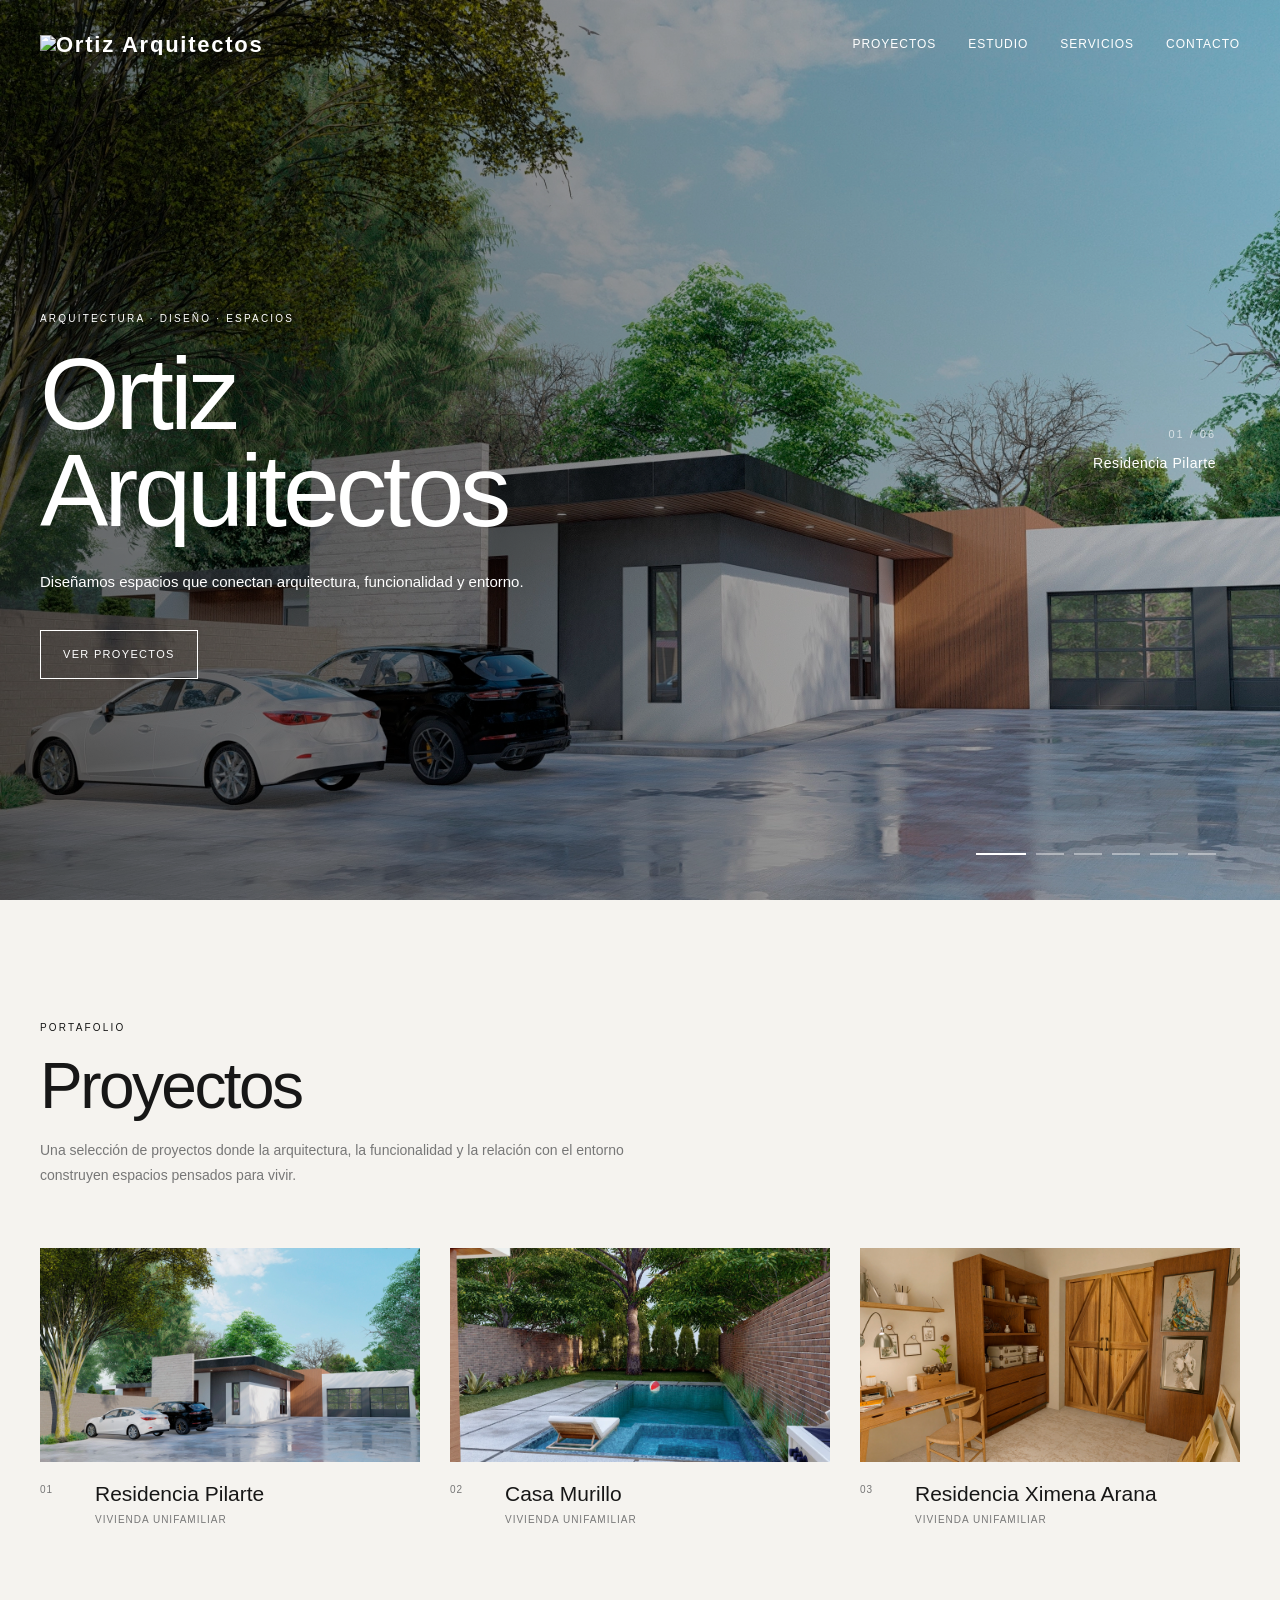
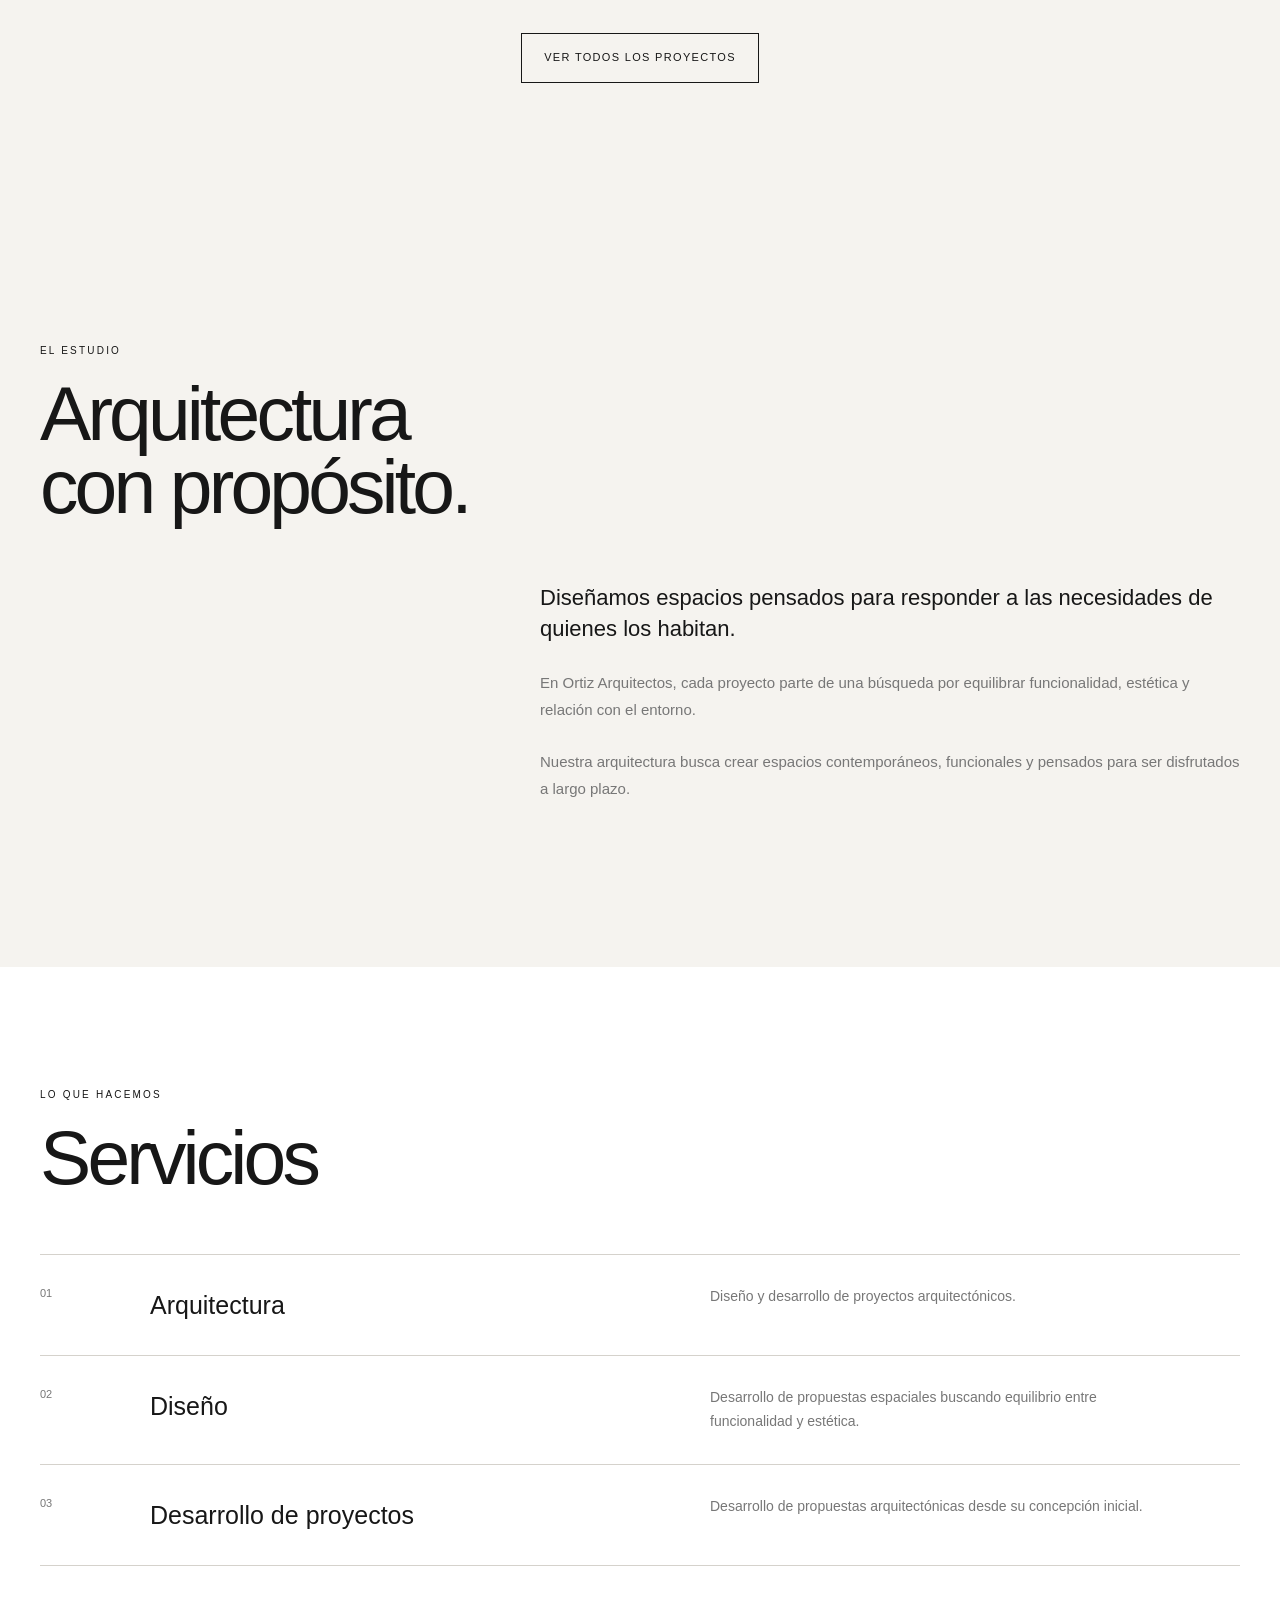
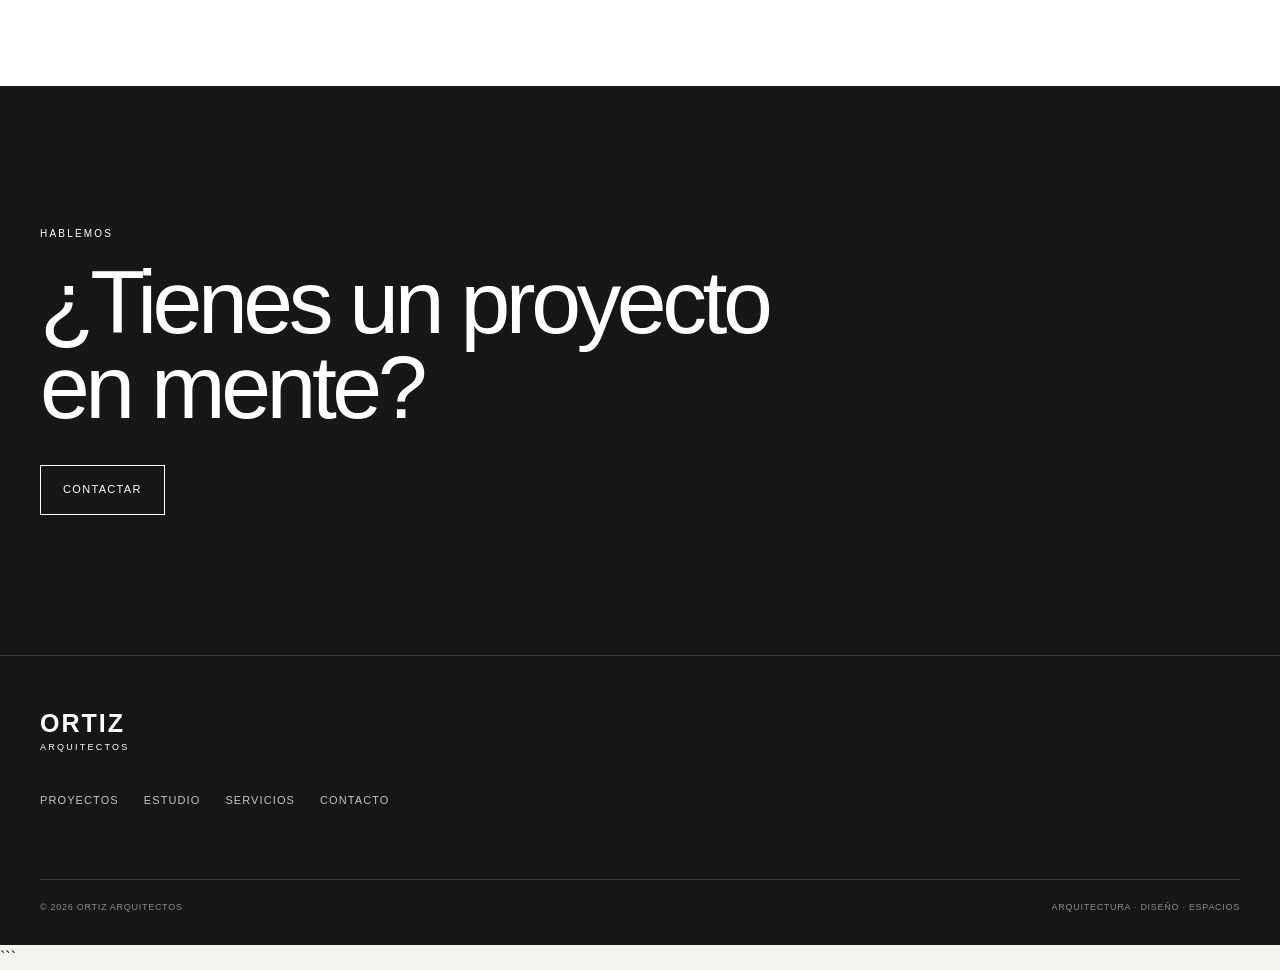
==== commit 196ad2f5: "Update index.html" ====
--- a/index.html
+++ b/index.html
@@ -1,4 +1,3 @@
-```html
 <!DOCTYPE html>
 <html lang="es">
 
@@ -35,13 +34,16 @@
 
     <header class="site-header">
 
-        <a
-            href="index.html"
-            class="logo"
-        >
-            ORTIZ
-            <span>ARQUITECTOS</span>
-        </a>
+<a
+    href="index.html"
+    class="logo"
+    aria-label="Ortiz Arquitectos - Inicio"
+>
+    <img
+        src="images/logo_ortis_arq.webp"
+        alt="Ortiz Arquitectos"
+    >
+</a>
 
 
         <nav class="main-navigation">
--- a/css/styles.css
+++ b/css/styles.css
@@ -1,17 +1,6 @@
 /* =========================================================
    ORTIZ ARQUITECTOS
    HOJA DE ESTILOS PRINCIPAL
-
-   Incluye:
-   - Diseño general
-   - Inicio
-   - Hero / Slideshow
-   - Proyectos
-   - Galerías
-   - Lightbox
-   - Menú responsive
-   - Tablet
-   - Teléfono
    ========================================================= */
 
 
@@ -36,12 +25,11 @@
     --header-height: 90px;
 
     --transition: 0.3s ease;
-
-}
-
-
-/* =========================================================
-   02. RESET GENERAL
+}
+
+
+/* =========================================================
+   02. RESET
    ========================================================= */
 
 * {
@@ -79,39 +67,34 @@
 
 
 img {
-
     display: block;
-
     width: 100%;
-
     height: auto;
 }
 
 
 a {
-
     color: inherit;
-
     text-decoration: none;
 }
 
 
 button {
-
     font-family: inherit;
 }
 
 
 /* =========================================================
-   03. CONTENEDOR GENERAL
+   03. CONTENEDOR
    ========================================================= */
 
 .container {
 
-    width: min(
-        calc(100% - 80px),
-        var(--max-width)
-    );
+    width:
+        min(
+            calc(100% - 80px),
+            var(--max-width)
+        );
 
     margin: 0 auto;
 }
@@ -146,9 +129,7 @@
 }
 
 
-/*
-   Header para páginas interiores.
-*/
+/* Header para páginas interiores */
 
 .project-header {
 
@@ -158,7 +139,9 @@
 
     color: var(--dark);
 
-    border-bottom: 1px solid var(--border);
+    border-bottom:
+        1px solid
+        var(--border);
 }
 
 
@@ -224,14 +207,9 @@
 
 
 .main-navigation a:hover {
-
     opacity: 0.55;
 }
 
-
-/*
-   Línea debajo del enlace.
-*/
 
 .main-navigation a::after {
 
@@ -255,13 +233,12 @@
 
 
 .main-navigation a:hover::after {
-
     width: 100%;
 }
 
 
 /* =========================================================
-   07. BOTÓN MENÚ MÓVIL
+   07. MENÚ MÓVIL
    ========================================================= */
 
 .menu-toggle {
@@ -307,21 +284,15 @@
 
 
 .menu-toggle span:first-child {
-
     top: 16px;
 }
 
 
 .menu-toggle span:last-child {
-
     top: 24px;
 }
 
 
-/*
-   Hamburguesa convertida en X.
-*/
-
 .menu-toggle.active span:first-child {
 
     top: 20px;
@@ -339,29 +310,33 @@
 
 
 /* =========================================================
-   08. HERO / SLIDESHOW
+   08. HERO
    ========================================================= */
 
 .hero {
 
     position: relative;
 
+    width: 100%;
+
     min-height: 100vh;
 
     height: 100vh;
 
+    height: 100svh;
+
     display: flex;
 
     align-items: center;
 
     overflow: hidden;
 
-    background-color: var(--dark);
-}
-
-
-/* =========================================================
-   IMÁGENES DEL SLIDESHOW
+    background: var(--dark);
+}
+
+
+/* =========================================================
+   09. SLIDESHOW
    ========================================================= */
 
 .hero-slideshow {
@@ -380,34 +355,57 @@
 
     inset: 0;
 
-    background-size: cover;
-
-    background-position: center;
+    width: 100%;
+
+    height: 100%;
 
     opacity: 0;
+
+    visibility: hidden;
 
     transform: scale(1.03);
 
     transition:
         opacity 1.2s ease,
+        visibility 1.2s ease,
         transform 6s ease;
 }
 
 
+.hero-slide.active {
+
+    opacity: 1;
+
+    visibility: visible;
+
+    transform: scale(1);
+}
+
+
 /*
-   Imagen activa.
+   Las fotografías del Hero son 1920 × 1080.
+
+   Se utiliza cover porque queremos que la fotografía
+   ocupe toda la pantalla.
+
+   En pantallas muy verticales puede existir algo de
+   recorte lateral, pero nunca se deformará.
 */
 
-.hero-slide.active {
-
-    opacity: 1;
-
-    transform: scale(1);
-}
-
-
-/* =========================================================
-   CAPA OSCURA SOBRE LA FOTOGRAFÍA
+.hero-slide img {
+
+    width: 100%;
+
+    height: 100%;
+
+    object-fit: cover;
+
+    object-position: center center;
+}
+
+
+/* =========================================================
+   10. CAPA SOBRE EL HERO
    ========================================================= */
 
 .hero-overlay {
@@ -430,7 +428,7 @@
 
 
 /* =========================================================
-   CONTENIDO DEL HERO
+   11. CONTENIDO HERO
    ========================================================= */
 
 .hero-content {
@@ -439,10 +437,11 @@
 
     z-index: 2;
 
-    width: min(
-        calc(100% - 80px),
-        var(--max-width)
-    );
+    width:
+        min(
+            calc(100% - 80px),
+            var(--max-width)
+        );
 
     margin: 0 auto;
 
@@ -452,10 +451,6 @@
 }
 
 
-/* =========================================================
-   TEXTOS PEQUEÑOS / EYEBROW
-   ========================================================= */
-
 .eyebrow {
 
     display: block;
@@ -470,19 +465,16 @@
 }
 
 
-/* =========================================================
-   TITULO PRINCIPAL
-   ========================================================= */
-
 .hero h1 {
 
     max-width: 850px;
 
-    font-size: clamp(
-        56px,
-        8vw,
-        110px
-    );
+    font-size:
+        clamp(
+            56px,
+            8vw,
+            110px
+        );
 
     font-weight: 400;
 
@@ -492,10 +484,6 @@
 }
 
 
-/* =========================================================
-   DESCRIPCIÓN
-   ========================================================= */
-
 .hero-description {
 
     max-width: 500px;
@@ -509,16 +497,18 @@
 
 
 /* =========================================================
-   INFORMACIÓN DEL PROYECTO
+   12. INFORMACIÓN DEL PROYECTO DEL HERO
    ========================================================= */
 
 .hero-project {
 
     position: absolute;
 
-    left: 5vw;
-
-    bottom: 50px;
+    top: 50%;
+
+    right: 5vw;
+
+    transform: translateY(-50%);
 
     z-index: 3;
 
@@ -526,9 +516,15 @@
 
     flex-direction: column;
 
+    align-items: flex-end;
+
     gap: 8px;
 
     color: #ffffff;
+
+    text-align: right;
+
+    pointer-events: none;
 }
 
 
@@ -551,7 +547,7 @@
 
 
 /* =========================================================
-   INDICADORES DEL SLIDESHOW
+   13. INDICADORES DEL SLIDESHOW
    ========================================================= */
 
 .hero-dots {
@@ -560,11 +556,13 @@
 
     right: 5vw;
 
-    bottom: 52px;
+    bottom: 45px;
 
     z-index: 3;
 
     display: flex;
+
+    align-items: center;
 
     gap: 10px;
 }
@@ -599,52 +597,17 @@
 }
 
 
-/* =========================================================
-   INDICADOR DE SCROLL
-   ========================================================= */
+/*
+   El indicador Scroll anterior se elimina visualmente.
+*/
 
 .hero-scroll {
-
-    position: absolute;
-
-    right: 5vw;
-
-    bottom: 48px;
-
-    z-index: 3;
-
-    display: flex;
-
-    align-items: center;
-
-    gap: 10px;
-
-    color: #ffffff;
-
-    font-size: 9px;
-
-    letter-spacing: 0.2em;
-
-    text-transform: uppercase;
-
-    opacity: 0.7;
-}
-
-
-.hero-scroll span {
-
-    display: block;
-
-    width: 28px;
-
-    height: 1px;
-
-    background: currentColor;
-}
-
-
-/* =========================================================
-   09. BOTONES
+    display: none;
+}
+
+
+/* =========================================================
+   14. BOTONES
    ========================================================= */
 
 .button {
@@ -674,13 +637,11 @@
 
 
 .button-light {
-
     color: #ffffff;
 }
 
 
 .button-dark {
-
     color: var(--dark);
 }
 
@@ -694,21 +655,21 @@
 
 
 /* =========================================================
-   10. SECCIONES GENERALES
+   15. SECCIONES
    ========================================================= */
 
 section {
-
     position: relative;
 }
 
 
 .section {
 
-    width: min(
-        calc(100% - 80px),
-        var(--max-width)
-    );
+    width:
+        min(
+            calc(100% - 80px),
+            var(--max-width)
+        );
 
     margin: 0 auto;
 
@@ -717,15 +678,16 @@
 
 
 /* =========================================================
-   11. PROYECTOS DESTACADOS
+   16. PROYECTOS DESTACADOS
    ========================================================= */
 
 .featured-projects {
 
-    width: min(
-        calc(100% - 80px),
-        var(--max-width)
-    );
+    width:
+        min(
+            calc(100% - 80px),
+            var(--max-width)
+        );
 
     margin: 0 auto;
 
@@ -734,7 +696,6 @@
 
 
 .section-header {
-
     margin-bottom: 60px;
 }
 
@@ -743,11 +704,12 @@
 
     margin-bottom: 20px;
 
-    font-size: clamp(
-        40px,
-        5vw,
-        72px
-    );
+    font-size:
+        clamp(
+            40px,
+            5vw,
+            72px
+        );
 
     font-weight: 400;
 
@@ -770,7 +732,7 @@
 
 
 /* =========================================================
-   GRID DE PROYECTOS
+   17. GRID DE PROYECTOS
    ========================================================= */
 
 .projects-grid {
@@ -785,30 +747,32 @@
 
 
 .project-card {
-
     overflow: hidden;
 }
 
 
 .project-card a {
-
     display: block;
 }
 
 
+/*
+   IMPORTANTE:
+
+   Las imágenes originales son 1920 × 1080.
+
+   Por eso utilizamos 16 / 9.
+*/
+
 .project-image {
 
+    width: 100%;
+
+    aspect-ratio: 16 / 9;
+
     overflow: hidden;
 
-    aspect-ratio: 4 / 5;
-
     background: #ddd;
-
-    display: flex;
-
-    align-items: center;
-
-    justify-content: center;
 }
 
 
@@ -819,6 +783,8 @@
     height: 100%;
 
     object-fit: cover;
+
+    object-position: center center;
 
     transition:
         transform 0.6s ease;
@@ -845,7 +811,7 @@
 
 
 /* =========================================================
-   INFORMACIÓN DE TARJETA
+   18. INFORMACIÓN DE PROYECTO
    ========================================================= */
 
 .project-info {
@@ -896,7 +862,7 @@
 
 
 /* =========================================================
-   BOTÓN SECCIÓN
+   19. BOTÓN DE SECCIÓN
    ========================================================= */
 
 .section-action {
@@ -908,15 +874,16 @@
 
 
 /* =========================================================
-   12. ESTUDIO
+   20. ESTUDIO
    ========================================================= */
 
 .studio {
 
-    width: min(
-        calc(100% - 80px),
-        var(--max-width)
-    );
+    width:
+        min(
+            calc(100% - 80px),
+            var(--max-width)
+        );
 
     margin: 0 auto;
 
@@ -925,18 +892,18 @@
 
 
 .studio-heading {
-
     margin-bottom: 60px;
 }
 
 
 .studio h2 {
 
-    font-size: clamp(
-        44px,
-        6vw,
-        80px
-    );
+    font-size:
+        clamp(
+            44px,
+            6vw,
+            80px
+        );
 
     font-weight: 400;
 
@@ -977,7 +944,7 @@
 
 
 /* =========================================================
-   13. SERVICIOS
+   21. SERVICIOS
    ========================================================= */
 
 .services {
@@ -990,10 +957,11 @@
 
 .services .section-header {
 
-    width: min(
-        calc(100% - 80px),
-        var(--max-width)
-    );
+    width:
+        min(
+            calc(100% - 80px),
+            var(--max-width)
+        );
 
     margin:
         0 auto
@@ -1003,11 +971,12 @@
 
 .services h2 {
 
-    font-size: clamp(
-        44px,
-        6vw,
-        80px
-    );
+    font-size:
+        clamp(
+            44px,
+            6vw,
+            80px
+        );
 
     font-weight: 400;
 
@@ -1019,14 +988,17 @@
 
 .services-list {
 
-    width: min(
-        calc(100% - 80px),
-        var(--max-width)
-    );
+    width:
+        min(
+            calc(100% - 80px),
+            var(--max-width)
+        );
 
     margin: 0 auto;
 
-    border-top: 1px solid var(--border);
+    border-top:
+        1px solid
+        var(--border);
 }
 
 
@@ -1041,7 +1013,9 @@
 
     padding: 30px 0;
 
-    border-bottom: 1px solid var(--border);
+    border-bottom:
+        1px solid
+        var(--border);
 }
 
 
@@ -1074,7 +1048,7 @@
 
 
 /* =========================================================
-   14. CONTACTO
+   22. CONTACTO
    ========================================================= */
 
 .contact {
@@ -1089,10 +1063,11 @@
 
 .contact-content {
 
-    width: min(
-        calc(100% - 80px),
-        var(--max-width)
-    );
+    width:
+        min(
+            calc(100% - 80px),
+            var(--max-width)
+        );
 
     margin: 0 auto;
 }
@@ -1102,11 +1077,12 @@
 
     max-width: 800px;
 
-    font-size: clamp(
-        48px,
-        7vw,
-        100px
-    );
+    font-size:
+        clamp(
+            48px,
+            7vw,
+            100px
+        );
 
     font-weight: 400;
 
@@ -1117,7 +1093,7 @@
 
 
 /* =========================================================
-   15. FOOTER
+   23. FOOTER
    ========================================================= */
 
 .site-footer {
@@ -1193,7 +1169,6 @@
 
 
 .footer-navigation a:hover {
-
     opacity: 1;
 }
 
@@ -1226,15 +1201,16 @@
 
 
 /* =========================================================
-   16. PÁGINA DE PROYECTOS — INTRO
+   24. PÁGINA DE PROYECTOS — INTRO
    ========================================================= */
 
 .projects-intro {
 
-    width: min(
-        calc(100% - 80px),
-        var(--max-width)
-    );
+    width:
+        min(
+            calc(100% - 80px),
+            var(--max-width)
+        );
 
     margin: 0 auto;
 
@@ -1247,11 +1223,12 @@
 
 .projects-intro h1 {
 
-    font-size: clamp(
-        64px,
-        9vw,
-        120px
-    );
+    font-size:
+        clamp(
+            64px,
+            9vw,
+            120px
+        );
 
     font-weight: 400;
 
@@ -1276,15 +1253,16 @@
 
 
 /* =========================================================
-   17. LISTA DE PROYECTOS
+   25. LISTA DE PROYECTOS
    ========================================================= */
 
 .projects-list {
 
-    width: min(
-        calc(100% - 80px),
-        1400px
-    );
+    width:
+        min(
+            calc(100% - 80px),
+            1400px
+        );
 
     margin: 0 auto;
 
@@ -1293,7 +1271,7 @@
 
 
 /* =========================================================
-   18. PROYECTO INDIVIDUAL
+   26. PROYECTO INDIVIDUAL
    ========================================================= */
 
 .project-detail {
@@ -1304,8 +1282,6 @@
         minmax(0, 1.35fr)
         minmax(300px, 0.65fr);
 
-    min-height: 650px;
-
     border-top:
         1px solid
         var(--border);
@@ -1343,16 +1319,18 @@
 
 
 /* =========================================================
-   19. IMAGEN DEL PROYECTO
+   27. IMAGEN DEL PROYECTO
    ========================================================= */
 
 .project-detail-image {
 
+    width: 100%;
+
+    aspect-ratio: 16 / 9;
+
     overflow: hidden;
 
     background: #ddd;
-
-    min-height: 550px;
 }
 
 
@@ -1363,6 +1341,8 @@
     height: 100%;
 
     object-fit: cover;
+
+    object-position: center center;
 
     transition:
         transform 0.8s ease;
@@ -1377,7 +1357,7 @@
 
 
 /* =========================================================
-   20. INFORMACIÓN DEL PROYECTO
+   28. INFORMACIÓN DEL PROYECTO
    ========================================================= */
 
 .project-detail-content {
@@ -1410,11 +1390,12 @@
 
     max-width: 500px;
 
-    font-size: clamp(
-        40px,
-        5vw,
-        72px
-    );
+    font-size:
+        clamp(
+            40px,
+            5vw,
+            72px
+        );
 
     font-weight: 400;
 
@@ -1483,7 +1464,7 @@
 
 
 /* =========================================================
-   21. BOTÓN GALERÍA
+   29. BOTÓN GALERÍA
    ========================================================= */
 
 .gallery-button {
@@ -1527,29 +1508,26 @@
 
 
 .gallery-button:hover {
-
     opacity: 0.55;
 }
 
 
 .gallery-button:hover span {
-
     transform: translateX(7px);
 }
 
 
 /* =========================================================
-   22. GALERÍA OCULTA
+   30. GALERÍA OCULTA
    ========================================================= */
 
 .gallery-data {
-
     display: none;
 }
 
 
 /* =========================================================
-   23. LIGHTBOX
+   31. LIGHTBOX
    ========================================================= */
 
 .lightbox {
@@ -1595,23 +1573,21 @@
 }
 
 
-/* =========================================================
-   24. CONTENIDO LIGHTBOX
-   ========================================================= */
-
 .lightbox-content {
 
     position: relative;
 
-    width: min(
-        80vw,
-        1100px
-    );
-
-    height: min(
-        82vh,
-        800px
-    );
+    width:
+        min(
+            80vw,
+            1100px
+        );
+
+    height:
+        min(
+            82vh,
+            800px
+        );
 
     display: flex;
 
@@ -1634,10 +1610,6 @@
     object-fit: contain;
 }
 
-
-/* =========================================================
-   25. CONTADOR LIGHTBOX
-   ========================================================= */
 
 .lightbox-counter {
 
@@ -1660,7 +1632,7 @@
 
 
 /* =========================================================
-   26. CONTROLES LIGHTBOX
+   32. CONTROLES LIGHTBOX
    ========================================================= */
 
 .lightbox-close,
@@ -1693,8 +1665,6 @@
 }
 
 
-/* Cerrar */
-
 .lightbox-close {
 
     top: 25px;
@@ -1708,8 +1678,6 @@
     line-height: 1;
 }
 
-
-/* Anterior */
 
 .lightbox-prev {
 
@@ -1732,8 +1700,6 @@
 }
 
 
-/* Siguiente */
-
 .lightbox-next {
 
     right: 35px;
@@ -1756,77 +1722,72 @@
 
 
 /* =========================================================
-   27. TABLET
+   33. TABLET
    Hasta 900px
    ========================================================= */
 
 @media (max-width: 900px) {
 
 
-    /* =====================================================
-       HEADER
-       ===================================================== */
+    /* HEADER */
 
     .site-header {
-
         padding: 0 25px;
     }
 
 
     .main-navigation {
-
         gap: 20px;
     }
 
 
     .main-navigation a {
-
         font-size: 10px;
     }
 
 
-    /* =====================================================
-       HERO
-       ===================================================== */
+    /* HERO */
 
     .hero-content {
 
-        width: min(
-            calc(100% - 50px),
-            var(--max-width)
-        );
+        width:
+            min(
+                calc(100% - 50px),
+                var(--max-width)
+            );
     }
 
 
     .hero h1 {
 
-        font-size: clamp(
-            52px,
-            10vw,
-            80px
-        );
+        font-size:
+            clamp(
+                52px,
+                10vw,
+                80px
+            );
     }
 
 
     .hero-project {
 
-        left: 25px;
+        right: 25px;
+
+        left: auto;
     }
 
 
     .hero-dots {
-
         right: 25px;
     }
 
 
-    /* =====================================================
-       PROYECTOS DESTACADOS
-       ===================================================== */
+    /* PROYECTOS */
 
     .featured-projects {
 
-        width: calc(100% - 50px);
+        width:
+            calc(100% - 50px);
 
         padding: 90px 0;
     }
@@ -1839,13 +1800,12 @@
     }
 
 
-    /* =====================================================
-       ESTUDIO
-       ===================================================== */
+    /* ESTUDIO */
 
     .studio {
 
-        width: calc(100% - 50px);
+        width:
+            calc(100% - 50px);
 
         padding: 100px 0;
     }
@@ -1859,19 +1819,19 @@
     }
 
 
-    /* =====================================================
-       SERVICIOS
-       ===================================================== */
+    /* SERVICIOS */
 
     .services .section-header {
 
-        width: calc(100% - 50px);
+        width:
+            calc(100% - 50px);
     }
 
 
     .services-list {
 
-        width: calc(100% - 50px);
+        width:
+            calc(100% - 50px);
     }
 
 
@@ -1882,23 +1842,21 @@
     }
 
 
-    /* =====================================================
-       CONTACTO
-       ===================================================== */
+    /* CONTACTO */
 
     .contact-content {
 
-        width: calc(100% - 50px);
-    }
-
-
-    /* =====================================================
-       PROYECTOS
-       ===================================================== */
+        width:
+            calc(100% - 50px);
+    }
+
+
+    /* PROYECTOS */
 
     .projects-intro {
 
-        width: calc(100% - 50px);
+        width:
+            calc(100% - 50px);
 
         padding:
             90px
@@ -1909,14 +1867,16 @@
 
     .projects-list {
 
-        width: calc(100% - 50px);
+        width:
+            calc(100% - 50px);
     }
 
 
     .project-detail,
     .project-detail:nth-child(even) {
 
-        grid-template-columns: 1fr;
+        grid-template-columns:
+            1fr;
 
         gap: 45px;
 
@@ -1942,15 +1902,13 @@
 
     .project-detail-image {
 
-        min-height: 500px;
-
-        aspect-ratio: 4 / 3;
-    }
-
-
-    /* =====================================================
-       LIGHTBOX
-       ===================================================== */
+        min-height: 0;
+
+        aspect-ratio: 16 / 9;
+    }
+
+
+    /* LIGHTBOX */
 
     .lightbox-content {
 
@@ -1961,13 +1919,11 @@
 
 
     .lightbox-prev {
-
         left: 18px;
     }
 
 
     .lightbox-next {
-
         right: 18px;
     }
 
@@ -1975,25 +1931,19 @@
 
 
 /* =========================================================
-   28. TELÉFONOS
+   34. TELÉFONOS
    Hasta 600px
    ========================================================= */
 
 @media (max-width: 600px) {
 
 
-    /* =====================================================
-       VARIABLES
-       ===================================================== */
-
     :root {
-
         --header-height: 70px;
     }
 
 
     body {
-
         font-size: 14px;
     }
 
@@ -2004,14 +1954,15 @@
 
     .site-header {
 
-        height: var(--header-height);
-
-        padding: 0 18px;
+        height:
+            var(--header-height);
+
+        padding:
+            0 18px;
     }
 
 
     .logo {
-
         font-size: 18px;
     }
 
@@ -2020,12 +1971,13 @@
 
         font-size: 7px;
 
-        letter-spacing: 0.24em;
+        letter-spacing:
+            0.24em;
     }
 
 
     /* =====================================================
-       MENÚ HAMBURGUESA
+       MENÚ
        ===================================================== */
 
     .menu-toggle {
@@ -2044,22 +1996,28 @@
 
         right: 0;
 
-        width: min(
-            85vw,
-            360px
-        );
+        width:
+            min(
+                85vw,
+                360px
+            );
 
         height: 100vh;
 
+        height: 100svh;
+
         padding:
-            calc(var(--header-height) + 40px)
+            calc(
+                var(--header-height) + 40px
+            )
             35px
             40px;
 
         background:
             var(--background);
 
-        color: var(--dark);
+        color:
+            var(--dark);
 
         display: flex;
 
@@ -2094,19 +2052,17 @@
 
         font-size: 15px;
 
-        letter-spacing: 0.08em;
+        letter-spacing:
+            0.08em;
     }
 
 
     .main-navigation a::after {
-
         bottom: -5px;
     }
 
 
-    /* =====================================================
-       OVERLAY DEL MENÚ
-       ===================================================== */
+    /* Overlay */
 
     .site-header::after {
 
@@ -2147,15 +2103,25 @@
 
     .hero {
 
-        min-height: 100svh;
-
-        height: 100svh;
-    }
-
-
-    .hero-slide {
-
-        background-position:
+        min-height:
+            100svh;
+
+        height:
+            100svh;
+    }
+
+
+    .hero-slide img {
+
+        /*
+           En teléfono la pantalla es más vertical que
+           la fotografía 16:9.
+
+           Cover permite ocupar toda la pantalla sin
+           deformar la fotografía.
+        */
+
+        object-position:
             center center;
     }
 
@@ -2165,8 +2131,8 @@
         background:
             linear-gradient(
                 180deg,
-                rgba(0,0,0,0.48),
-                rgba(0,0,0,0.40)
+                rgba(0,0,0,0.38),
+                rgba(0,0,0,0.55)
             );
     }
 
@@ -2176,7 +2142,8 @@
         width:
             calc(100% - 36px);
 
-        padding-top: 70px;
+        padding-top:
+            70px;
     }
 
 
@@ -2184,13 +2151,15 @@
 
         max-width: 100%;
 
-        font-size: clamp(
-            46px,
-            15vw,
-            68px
-        );
-
-        line-height: 0.92;
+        font-size:
+            clamp(
+                46px,
+                15vw,
+                68px
+            );
+
+        line-height:
+            0.92;
     }
 
 
@@ -2224,9 +2193,21 @@
 
     .hero-project {
 
-        left: 18px;
-
-        bottom: 75px;
+        top: 92px;
+
+        right: 18px;
+
+        left: auto;
+
+        bottom: auto;
+
+        transform: none;
+
+        align-items:
+            flex-end;
+
+        text-align:
+            right;
     }
 
 
@@ -2238,7 +2219,12 @@
 
     .hero-project-name {
 
+        max-width:
+            180px;
+
         font-size: 12px;
+
+        line-height: 1.3;
     }
 
 
@@ -2250,31 +2236,26 @@
 
         right: 18px;
 
-        bottom: 42px;
-
-        gap: 6px;
+        bottom: 30px;
+
+        left: 18px;
+
+        gap: 5px;
+
+        justify-content:
+            flex-end;
     }
 
 
     .hero-dot {
 
-        width: 18px;
+        width: 15px;
     }
 
 
     .hero-dot.active {
 
-        width: 32px;
-    }
-
-
-    /* =====================================================
-       SCROLL
-       ===================================================== */
-
-    .hero-scroll {
-
-        display: none;
+        width: 30px;
     }
 
 
@@ -2316,26 +2297,34 @@
 
     .projects-grid {
 
-        grid-template-columns: 1fr;
+        grid-template-columns:
+            1fr;
 
         gap: 45px;
     }
 
 
+    /*
+       IMPORTANTE:
+
+       También en teléfono mantenemos 16:9.
+    */
+
     .project-image {
 
-        aspect-ratio: 4 / 5;
+        aspect-ratio:
+            16 / 9;
     }
 
 
     .project-info {
 
-        padding-top: 17px;
+        padding-top:
+            17px;
     }
 
 
     .project-info h3 {
-
         font-size: 21px;
     }
 
@@ -2355,26 +2344,23 @@
 
 
     .studio-heading {
-
         margin-bottom: 40px;
     }
 
 
     .studio h2 {
-
         font-size: 52px;
     }
 
 
     .studio-content {
-
         margin-left: 0;
     }
 
 
     .studio-lead {
-
-        font-size: 19px !important;
+        font-size:
+            19px !important;
     }
 
 
@@ -2391,7 +2377,6 @@
        ===================================================== */
 
     .services {
-
         padding: 80px 0;
     }
 
@@ -2406,7 +2391,6 @@
 
 
     .services h2 {
-
         font-size: 52px;
     }
 
@@ -2430,13 +2414,11 @@
 
 
     .service-number {
-
         font-size: 9px;
     }
 
 
     .service h3 {
-
         font-size: 21px;
     }
 
@@ -2456,7 +2438,6 @@
        ===================================================== */
 
     .contact {
-
         padding: 85px 0;
     }
 
@@ -2469,13 +2450,12 @@
 
 
     .contact h2 {
-
         font-size: 52px;
     }
 
 
     /* =====================================================
-       INTRO PROYECTOS
+       PÁGINA DE PROYECTOS
        ===================================================== */
 
     .projects-intro {
@@ -2491,7 +2471,6 @@
 
 
     .projects-intro h1 {
-
         font-size: 64px;
     }
 
@@ -2505,10 +2484,6 @@
         line-height: 1.75;
     }
 
-
-    /* =====================================================
-       LISTA PROYECTOS
-       ===================================================== */
 
     .projects-list {
 
@@ -2532,13 +2507,19 @@
     }
 
 
+    /*
+       Las imágenes de proyectos también conservan
+       la proporción original 16:9 en móvil.
+    */
+
     .project-detail-image {
 
         width: 100%;
 
         min-height: 0;
 
-        aspect-ratio: 4 / 5;
+        aspect-ratio:
+            16 / 9;
     }
 
 
@@ -2571,7 +2552,8 @@
                 55px
             );
 
-        line-height: 0.95;
+        line-height:
+            0.95;
     }
 
 
@@ -2596,7 +2578,6 @@
 
 
     .project-meta span {
-
         font-size: 8px;
     }
 
@@ -2620,7 +2601,6 @@
 
 
     .gallery-button span {
-
         font-size: 17px;
     }
 
@@ -2630,7 +2610,6 @@
        ===================================================== */
 
     .lightbox {
-
         padding: 20px;
     }
 
@@ -2688,13 +2667,11 @@
 
 
     .lightbox-prev {
-
         left: 10px;
     }
 
 
     .lightbox-next {
-
         right: 10px;
     }
 
@@ -2721,7 +2698,6 @@
 
 
     .footer-brand strong {
-
         font-size: 21px;
     }
 
@@ -2737,7 +2713,6 @@
 
 
     .footer-navigation a {
-
         font-size: 9px;
     }
 
@@ -2759,7 +2734,7 @@
 
 
 /* =========================================================
-   29. TELÉFONOS MUY PEQUEÑOS
+   35. TELÉFONOS MUY PEQUEÑOS
    Hasta 380px
    ========================================================= */
 
@@ -2767,19 +2742,27 @@
 
 
     .hero h1 {
-
         font-size: 43px;
     }
 
 
+    .hero-project {
+        top: 88px;
+    }
+
+
+    .hero-project-name {
+        max-width: 150px;
+        font-size: 11px;
+    }
+
+
     .projects-intro h1 {
-
         font-size: 56px;
     }
 
 
     .project-detail-content h2 {
-
         font-size: 36px;
     }
 
@@ -2793,20 +2776,18 @@
 
 
     .lightbox-content {
-
         height: 70vh;
     }
 
 
     .lightbox-prev {
-
         left: 5px;
     }
 
 
     .lightbox-next {
-
         right: 5px;
     }
 
 }
+
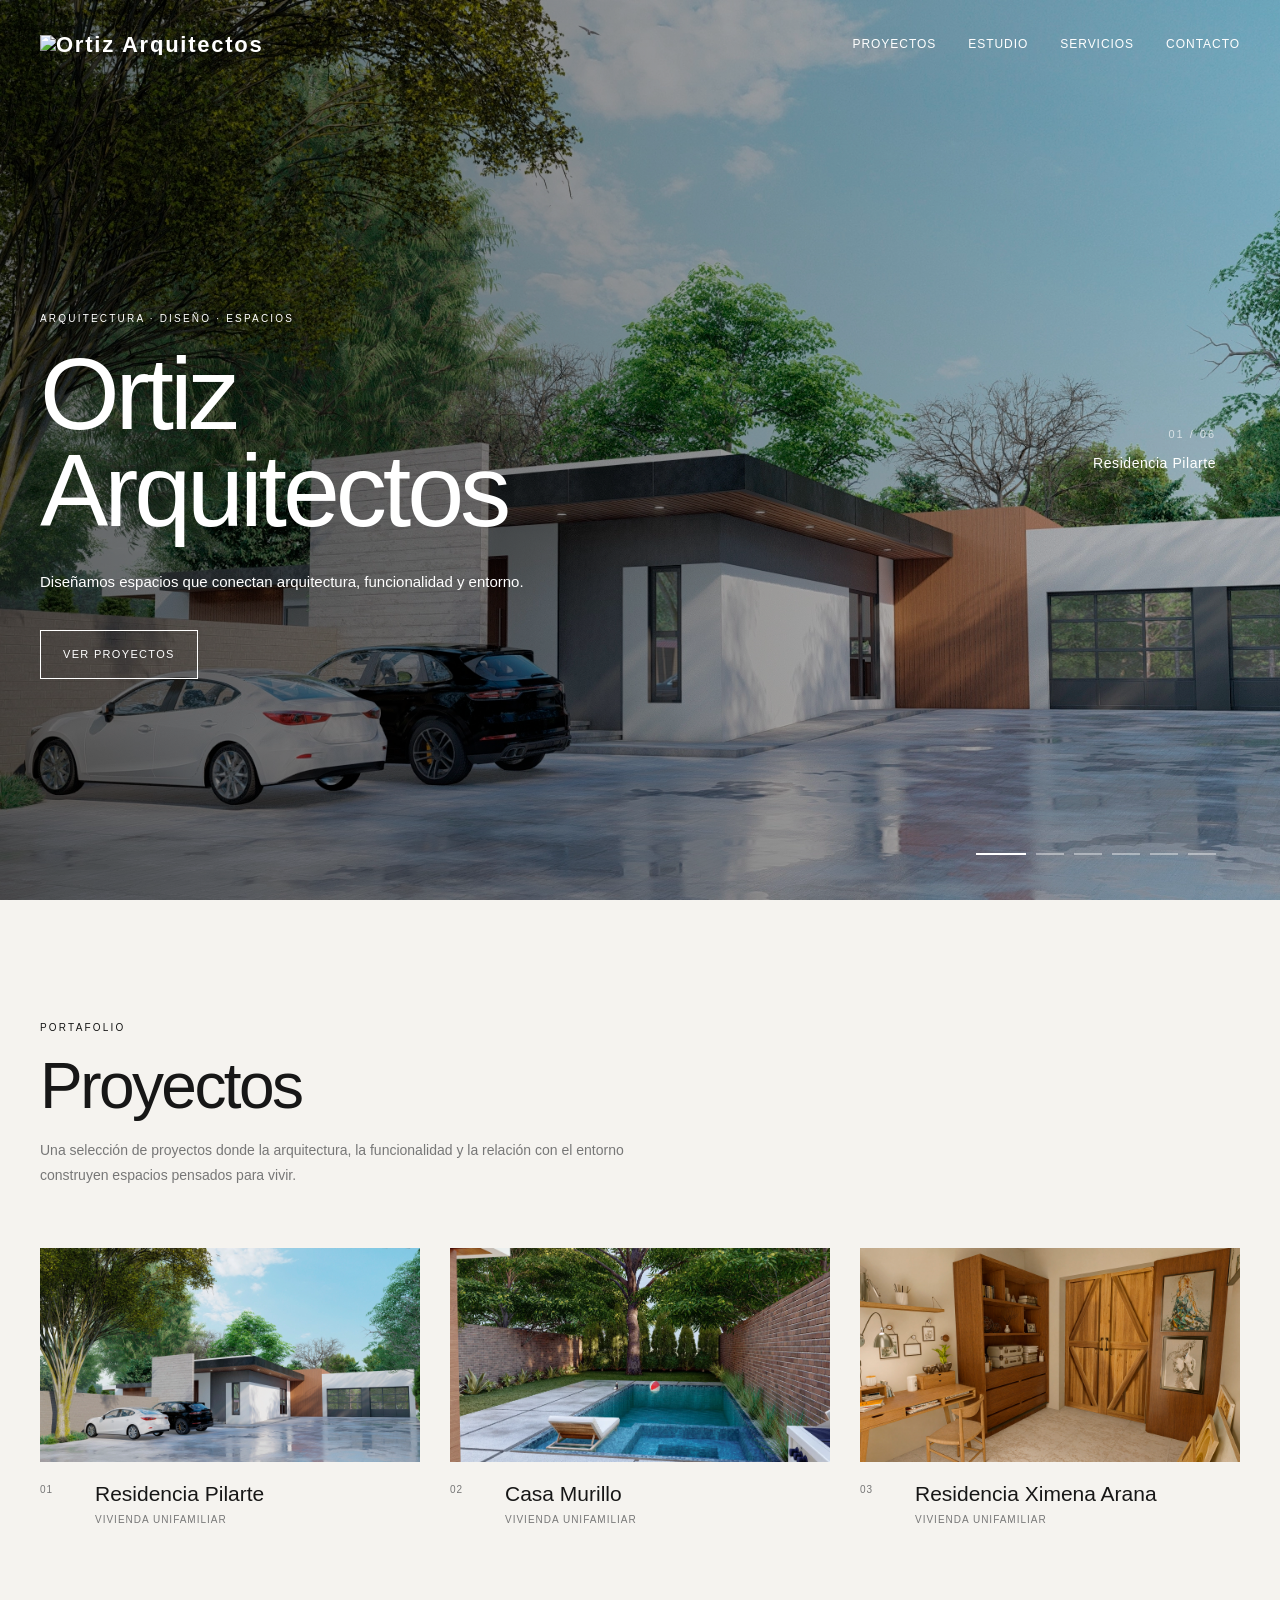
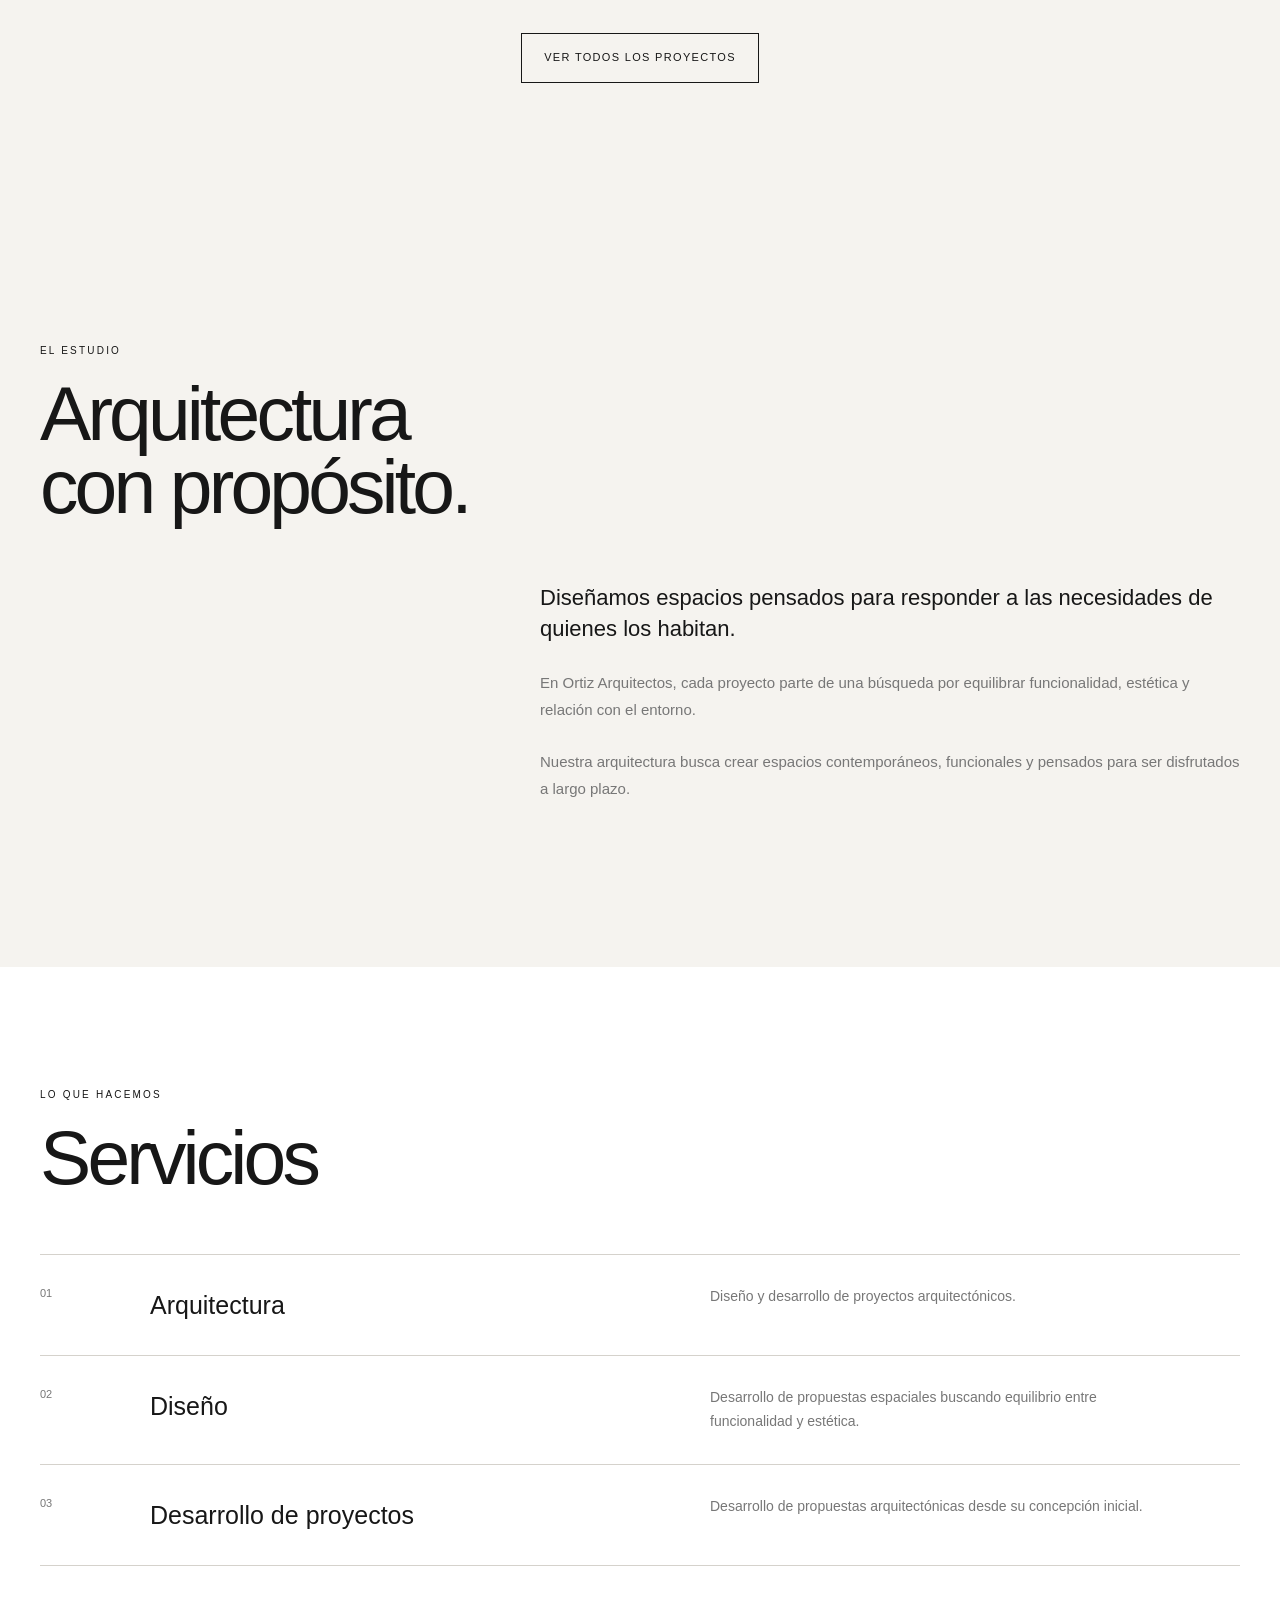
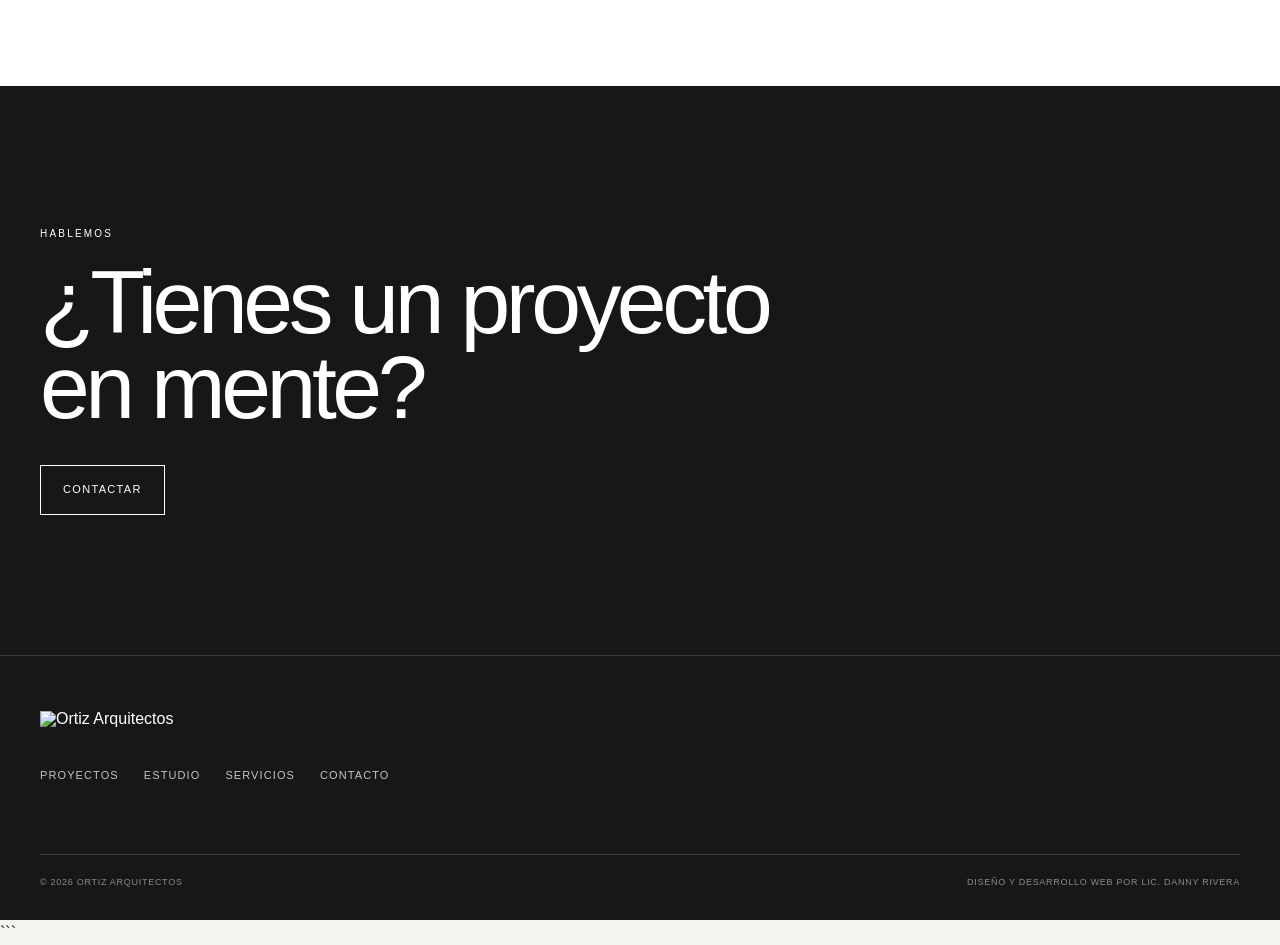
==== commit fbdd02e8: "Update index.html" ====
--- a/index.html
+++ b/index.html
@@ -670,17 +670,18 @@
     <footer class="site-footer">
 
 
-        <div class="footer-brand">
-
-            <strong>
-                ORTIZ
-            </strong>
-
-            <span>
-                ARQUITECTOS
-            </span>
-
-        </div>
+        <a
+            href="index.html"
+            class="footer-brand"
+            aria-label="Ortiz Arquitectos - Inicio"
+        >
+        
+            <img
+                src="images/logo_ortis_arq.webp"
+                alt="Ortiz Arquitectos"
+            >
+        
+        </a>
 
 
 
@@ -707,15 +708,15 @@
 
 
         <div class="footer-bottom">
-
+        
             <span>
                 © 2026 Ortiz Arquitectos
             </span>
-
-            <span>
-                Arquitectura · Diseño · Espacios
+        
+            <span class="footer-credit">
+                Diseño y desarrollo web por Lic. Danny Rivera
             </span>
-
+        
         </div>
 
 
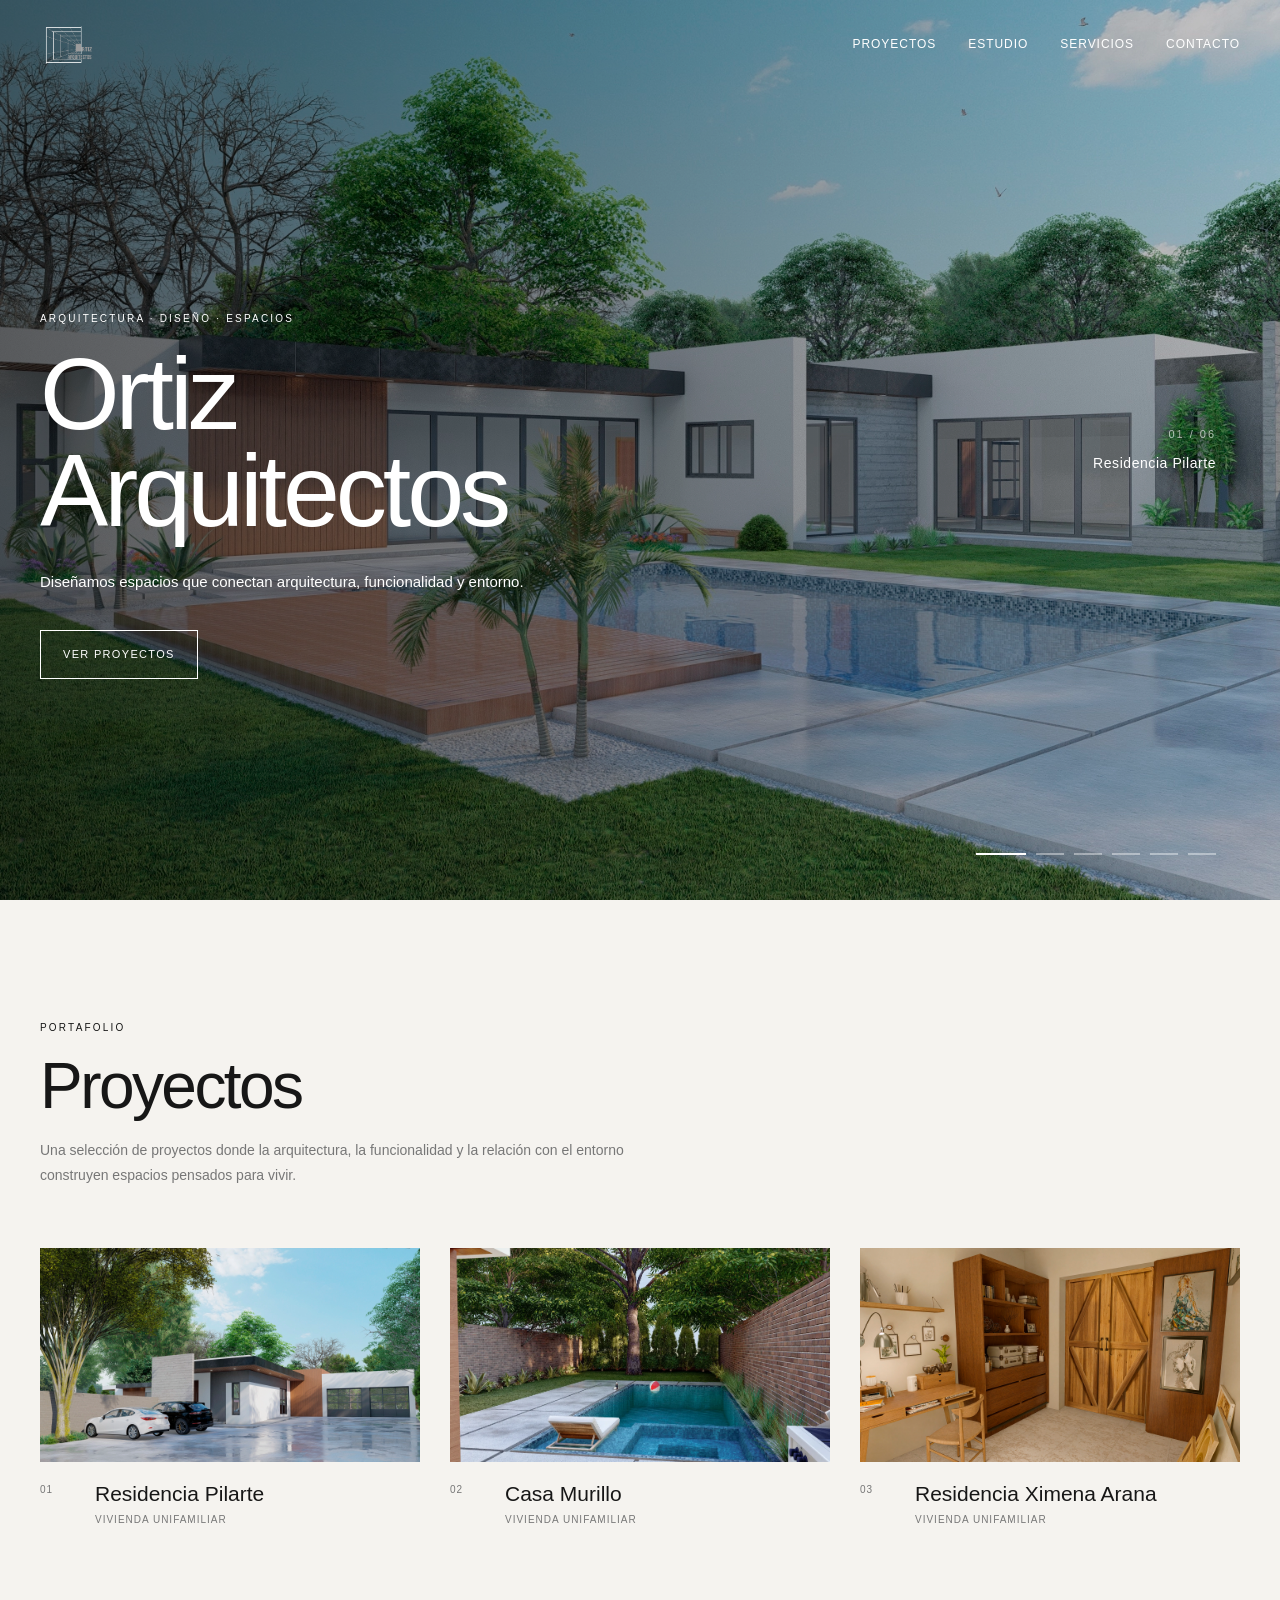
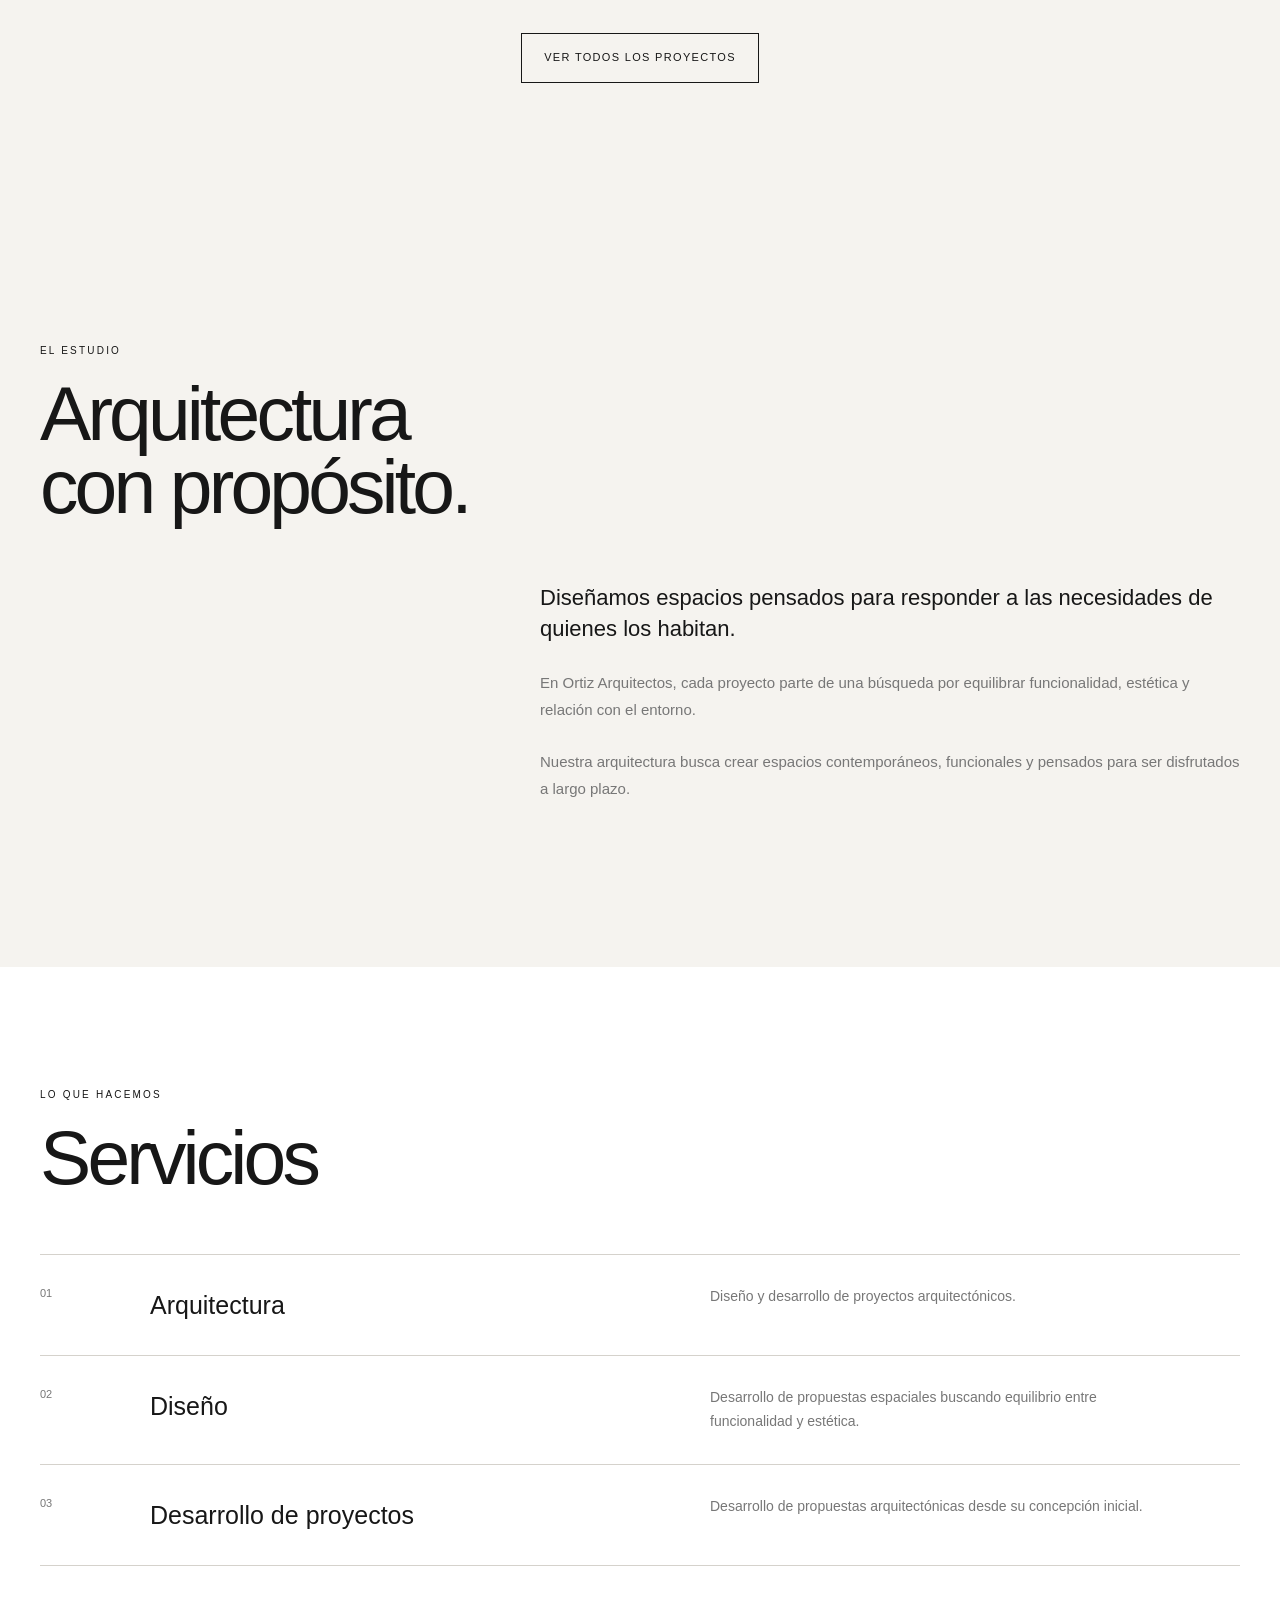
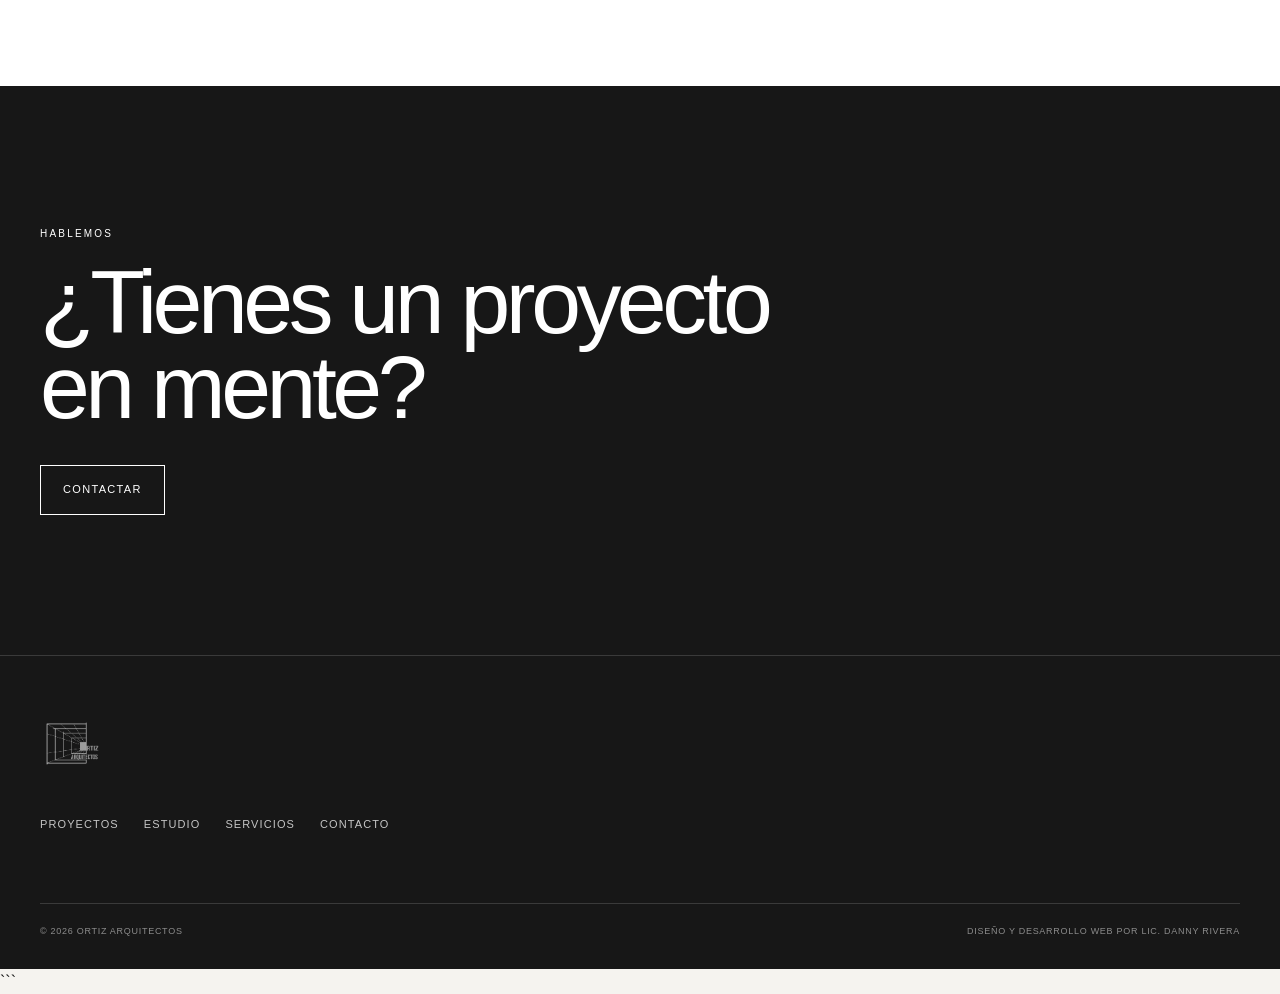
==== commit 132401ab: "Update index.html" ====
--- a/index.html
+++ b/index.html
@@ -107,7 +107,7 @@
                     data-project="Residencia Pilarte"
                 >
                     <img
-                        src="images/rsd_pilarte/rsd_pilarte_01.webp"
+                        src="images/rsd_pilarte/rsd_pilarte_12.webp"
                         alt="Residencia Pilarte"
                     >
                 </div>
@@ -118,7 +118,7 @@
                     data-project="Residencia Ximena Arana"
                 >
                     <img
-                        src="images/rsd_ximena/rsd_ximena_01.webp"
+                        src="images/rsd_ximena/rsd_ximena_06.webp"
                         alt="Residencia Ximena Arana"
                     >
                 </div>
@@ -140,7 +140,7 @@
                     data-project="Casa Murillo"
                 >
                     <img
-                        src="images/casa_murillo/casa_murillo_01.webp"
+                        src="images/casa_murillo/casa_murillo_10.webp"
                         alt="Casa Murillo"
                     >
                 </div>
--- a/css/styles.css
+++ b/css/styles.css
@@ -149,21 +149,34 @@
    05. LOGO
    ========================================================= */
 
+/* =========================================================
+   LOGO
+   ========================================================= */
+
 .logo {
 
     display: flex;
 
-    flex-direction: column;
-
-    line-height: 0.9;
-
-    font-size: 22px;
-
-    font-weight: 700;
-
-    letter-spacing: 0.08em;
-}
-
+    align-items: center;
+
+    justify-content: center;
+
+    width: 58px;
+
+    aspect-ratio: 1 / 1;
+
+}
+
+
+.logo img {
+
+    width: 100%;
+
+    height: 100%;
+
+    object-fit: contain;
+
+}
 
 .logo span {
 
@@ -242,73 +255,65 @@
    ========================================================= */
 
 .menu-toggle {
-
     display: none;
-
     width: 42px;
-
     height: 42px;
-
     padding: 0;
-
     border: none;
-
     background: transparent;
-
-    color: inherit;
-
+    color: var(--dark);
     cursor: pointer;
-
     position: relative;
-
     z-index: 110;
 }
 
 
+/* =========================================================
+   MENÚ HAMBURGUESA
+   ========================================================= */
+
 .menu-toggle span {
-
     position: absolute;
-
-    left: 9px;
-
+    left: 50%;
     width: 24px;
-
-    height: 1px;
-
-    background: currentColor;
-
+    height: 2px;
+    background: var(--dark);
+    transform: translateX(-50%);
     transition:
-        transform var(--transition),
-        top var(--transition);
-}
-
+        top 0.3s ease,
+        transform 0.3s ease,
+        opacity 0.3s ease;
+}
+
+
+/* Línea superior */
 
 .menu-toggle span:first-child {
-    top: 16px;
-}
-
+    top: 15px;
+}
+
+
+/* Línea inferior */
 
 .menu-toggle span:last-child {
-    top: 24px;
-}
-
+    top: 25px;
+}
+
+
+/* =========================================================
+   MENÚ ABIERTO — FORMA DE X
+   ========================================================= */
 
 .menu-toggle.active span:first-child {
-
     top: 20px;
-
-    transform: rotate(45deg);
+    transform: translateX(-50%) rotate(45deg);
 }
 
 
 .menu-toggle.active span:last-child {
-
     top: 20px;
-
-    transform: rotate(-45deg);
-}
-
-
+    transform: translateX(-50%) rotate(-45deg);
+}
 /* =========================================================
    08. HERO
    ========================================================= */
@@ -1115,29 +1120,23 @@
 
 .footer-brand {
 
-    display: flex;
-
-    flex-direction: column;
-
-    line-height: 1;
-}
-
-
-.footer-brand strong {
-
-    font-size: 25px;
-
-    letter-spacing: 0.08em;
-}
-
-
-.footer-brand span {
-
-    margin-top: 7px;
-
-    font-size: 9px;
-
-    letter-spacing: 0.25em;
+    display: block;
+
+    width: 65px;
+
+    aspect-ratio: 1 / 1;
+
+}
+
+
+.footer-brand img {
+
+    width: 100%;
+
+    height: 100%;
+
+    object-fit: contain;
+
 }
 
 
@@ -1946,7 +1945,12 @@
     body {
         font-size: 14px;
     }
-
+   
+      .footer-credit {
+      
+          text-align: left;
+      
+      }
 
     /* =====================================================
        HEADER
@@ -1980,12 +1984,11 @@
        MENÚ
        ===================================================== */
 
-    .menu-toggle {
-
-        display: block;
-
-        color: #ffffff;
-    }
+   .menu-toggle {
+    display: block;
+    color: var(--dark);
+    background: transparent;
+}
 
 
     .main-navigation {
@@ -2097,35 +2100,92 @@
     }
 
 
-    /* =====================================================
-       HERO
-       ===================================================== */
-
-    .hero {
-
-        min-height:
-            100svh;
-
-        height:
-            100svh;
-    }
-
-
-    .hero-slide img {
-
-        /*
-           En teléfono la pantalla es más vertical que
-           la fotografía 16:9.
-
-           Cover permite ocupar toda la pantalla sin
-           deformar la fotografía.
-        */
-
-        object-position:
-            center center;
-    }
-
-
+ /* =====================================================
+   HERO EN TELÉFONOS
+   Mostrar la fotografía completa en formato 16:9
+   ===================================================== */
+
+.hero {
+
+    width: 100%;
+
+    height: auto;
+
+    min-height: 0;
+
+    aspect-ratio: 16 / 9;
+
+    overflow: hidden;
+
+}
+
+
+/* Contenedor del slideshow */
+
+.hero-slideshow {
+
+    position: absolute;
+
+    inset: 0;
+
+    width: 100%;
+
+    height: 100%;
+
+}
+
+
+/* Cada diapositiva */
+
+.hero-slide {
+
+    position: absolute;
+
+    inset: 0;
+
+    width: 100%;
+
+    height: 100%;
+
+    opacity: 0;
+
+    visibility: hidden;
+
+    transform: none;
+
+}
+
+
+/* Diapositiva activa */
+
+.hero-slide.active {
+
+    opacity: 1;
+
+    visibility: visible;
+
+    transform: none;
+
+}
+
+
+/* =====================================================
+   IMAGEN DEL HERO EN TELÉFONOS
+   ===================================================== */
+
+.hero-slide img {
+
+    display: block;
+
+    width: 100%;
+
+    height: 100%;
+
+    object-fit: contain;
+
+    object-position: center center;
+
+}
     .hero-overlay {
 
         background:
@@ -2137,63 +2197,131 @@
     }
 
 
+
+        /* =====================================================
+       HERO — DISTRIBUCIÓN PARA TELÉFONOS
+       ===================================================== */
+
     .hero-content {
 
-        width:
-            calc(100% - 36px);
-
-        padding-top:
-            70px;
-    }
-
+        position: absolute;
+
+        left: 18px;
+        right: 18px;
+
+        top: 112px;
+
+        width: auto;
+
+        margin: 0;
+
+        padding: 0;
+
+    }
+
+
+    /* =====================================================
+       TEXTO SUPERIOR
+       ===================================================== */
+
+    .eyebrow {
+
+        display: block;
+
+        margin-bottom: 7px;
+
+        font-size: 6.5px;
+
+        letter-spacing: 0.16em;
+
+        line-height: 1.2;
+
+        white-space: nowrap;
+
+    }
+
+
+    /* =====================================================
+       TITULAR
+       ===================================================== */
 
     .hero h1 {
 
-        max-width: 100%;
-
-        font-size:
-            clamp(
-                46px,
-                15vw,
-                68px
-            );
-
-        line-height:
-            0.92;
-    }
-
-
-    .hero-description {
-
-        max-width: 330px;
-
-        margin-top: 22px;
-
-        font-size: 13px;
-
-        line-height: 1.65;
-    }
-
-
-    .button {
-
-        margin-top: 28px;
-
-        padding:
-            14px
-            18px;
-
-        font-size: 9px;
+        max-width: 320px;
+
+        font-size: 31px;
+
+        line-height: 0.9;
+
+        letter-spacing: -0.045em;
+
     }
 
 
     /* =====================================================
-       PROYECTO ACTUAL DEL HERO
+       DESCRIPCIÓN
        ===================================================== */
 
+  .hero-description {
+
+    max-width: 255px;
+
+    margin-top: 10px;
+
+    font-size: 9.5px;
+
+    line-height: 1.35;
+
+}
+
+/* =====================================================
+   BOTÓN VER PROYECTOS — TELÉFONOS
+   Posición independiente para evitar que se corte
+   ===================================================== */
+
+.hero-content .button {
+
+    position: absolute;
+
+    left: 0;
+
+    top: 142px;
+
+    margin-top: 0;
+
+    z-index: 10;
+
+    white-space: nowrap;
+
+}
+    /* =====================================================
+       BOTÓN
+       ===================================================== */
+
+   .button {
+
+    margin-top: 12px;
+
+    padding:
+        8px
+        13px;
+
+    font-size: 7px;
+
+    letter-spacing: 0.10em;
+
+    line-height: 1;
+
+}
+
+
+    /* =====================================================
+       PROYECTO ACTUAL
+       ===================================================== */
+
     .hero-project {
 
-        top: 92px;
+        top: 108px;
 
         right: 18px;
 
@@ -2208,6 +2336,67 @@
 
         text-align:
             right;
+
+    }
+
+
+    .hero-project-number {
+
+        font-size: 7.5px;
+
+        letter-spacing:
+            0.13em;
+
+    }
+
+
+    .hero-project-name {
+
+        max-width:
+            125px;
+
+        font-size:
+            9px;
+
+        line-height:
+            1.2;
+
+    }
+
+
+    /* =====================================================
+       INDICADORES
+       ===================================================== */
+
+    .hero-dots {
+
+        right: 18px;
+
+        bottom: 13px;
+
+        left: 18px;
+
+        gap: 4px;
+
+        justify-content:
+            flex-end;
+
+    }
+
+
+    .hero-dot {
+
+        width: 12px;
+
+        height: 2px;
+
+    }
+
+
+    .hero-dot.active {
+
+        width: 23px;
+
     }
 
 
@@ -2729,6 +2918,14 @@
 
         line-height: 1.5;
     }
+   
+   .footer-credit {
+
+    text-align: right;
+
+    opacity: 0.75;
+
+}
 
 }
 
@@ -2738,56 +2935,521 @@
    Hasta 380px
    ========================================================= */
 
+
 @media (max-width: 380px) {
 
-
     .hero h1 {
-        font-size: 43px;
-    }
-
+        font-size: 28px;
+    }
+
+    .hero-content {
+        top: 108px;
+    }
 
     .hero-project {
-        top: 88px;
-    }
-
+        top: 104px;
+    }
 
     .hero-project-name {
-        max-width: 150px;
-        font-size: 11px;
-    }
-
-
+        max-width: 110px;
+        font-size: 8px;
+    }
+   .hero-description {
+    margin-top: 9px;
+}
+
+.button {
+
+    top: 135px;
+
+    margin-top: 0;
+
+    padding:
+        7px
+        12px;
+
+    font-size: 6.5px;
+
+}
     .projects-intro h1 {
         font-size: 56px;
     }
 
-
     .project-detail-content h2 {
         font-size: 36px;
     }
-
 
     .studio h2,
     .services h2,
     .contact h2 {
-
         font-size: 46px;
     }
-
 
     .lightbox-content {
         height: 70vh;
     }
 
-
     .lightbox-prev {
         left: 5px;
     }
 
-
     .lightbox-next {
         right: 5px;
     }
 
 }
 
+
+/* =========================================================
+   PÁGINA DE CONTACTO
+   ========================================================= */
+
+.contact-page {
+    background: var(--background);
+    color: var(--dark);
+}
+
+
+/* =========================================================
+   SECCIÓN PRINCIPAL
+   ========================================================= */
+
+.contact-section {
+    width: min(
+        calc(100% - 80px),
+        var(--max-width)
+    );
+
+    margin: 0 auto;
+
+    padding-top: 170px;
+    padding-bottom: 130px;
+
+    display: grid;
+
+    grid-template-columns:
+        minmax(0, 0.9fr)
+        minmax(0, 1.1fr);
+
+    gap: 120px;
+
+    align-items: start;
+}
+
+
+/* =========================================================
+   INTRODUCCIÓN
+   ========================================================= */
+
+.contact-intro {
+    max-width: 500px;
+}
+
+
+.contact-intro .section-eyebrow {
+    margin: 0 0 28px;
+
+    font-size: 11px;
+    font-weight: 600;
+
+    letter-spacing: 0.18em;
+
+    color: var(--muted);
+}
+
+
+.contact-intro h1 {
+    margin: 0;
+
+    font-size: clamp(
+        42px,
+        5vw,
+        72px
+    );
+
+    line-height: 0.98;
+
+    font-weight: 400;
+
+    letter-spacing: -0.045em;
+}
+
+
+.contact-description {
+    max-width: 440px;
+
+    margin: 38px 0 0;
+
+    font-size: 16px;
+
+    line-height: 1.7;
+
+    color: var(--muted);
+}
+
+
+/* =========================================================
+   DATOS DE CONTACTO
+   ========================================================= */
+
+.contact-details {
+    margin-top: 70px;
+
+    display: flex;
+
+    flex-direction: column;
+
+    gap: 32px;
+}
+
+
+.contact-detail {
+    padding-top: 16px;
+
+    border-top: 1px solid var(--border);
+}
+
+
+.contact-detail-label {
+    display: block;
+
+    margin-bottom: 9px;
+
+    font-size: 10px;
+
+    font-weight: 600;
+
+    letter-spacing: 0.16em;
+
+    color: var(--muted);
+}
+
+
+.contact-detail p {
+    margin: 0;
+
+    font-size: 14px;
+
+    line-height: 1.5;
+
+    color: var(--dark);
+}
+
+
+/* =========================================================
+   FORMULARIO
+   ========================================================= */
+
+.contact-form-wrapper {
+    width: 100%;
+}
+
+
+.contact-form {
+    display: flex;
+
+    flex-direction: column;
+
+    gap: 28px;
+}
+
+
+.form-field {
+    display: flex;
+
+    flex-direction: column;
+
+    gap: 10px;
+}
+
+
+.form-field label {
+    font-size: 11px;
+
+    font-weight: 600;
+
+    letter-spacing: 0.08em;
+
+    text-transform: uppercase;
+
+    color: var(--dark);
+}
+
+
+.form-field input,
+.form-field select,
+.form-field textarea {
+    width: 100%;
+
+    box-sizing: border-box;
+
+    border: none;
+
+    border-bottom: 1px solid var(--border);
+
+    border-radius: 0;
+
+    background: transparent;
+
+    color: var(--dark);
+
+    font-family: inherit;
+
+    font-size: 16px;
+
+    outline: none;
+
+    transition:
+        border-color 0.25s ease,
+        padding 0.25s ease;
+}
+
+
+.form-field input,
+.form-field select {
+    height: 48px;
+
+    padding: 0;
+}
+
+
+.form-field textarea {
+    min-height: 150px;
+
+    padding: 14px 0;
+
+    resize: vertical;
+
+    line-height: 1.6;
+}
+
+
+.form-field input::placeholder,
+.form-field textarea::placeholder {
+    color: #999;
+
+    opacity: 1;
+}
+
+
+.form-field input:focus,
+.form-field select:focus,
+.form-field textarea:focus {
+    border-color: var(--dark);
+}
+
+
+/* =========================================================
+   SELECT
+   ========================================================= */
+
+.form-field select {
+    appearance: none;
+
+    cursor: pointer;
+
+    background-image:
+        linear-gradient(
+            45deg,
+            transparent 50%,
+            var(--dark) 50%
+        ),
+        linear-gradient(
+            135deg,
+            var(--dark) 50%,
+            transparent 50%
+        );
+
+    background-position:
+        calc(100% - 8px) 21px,
+        calc(100% - 3px) 21px;
+
+    background-size:
+        5px 5px,
+        5px 5px;
+
+    background-repeat: no-repeat;
+}
+
+
+/* =========================================================
+   BOTÓN
+   ========================================================= */
+
+.contact-submit {
+    width: 100%;
+
+    min-height: 58px;
+
+    margin-top: 12px;
+
+    padding: 0 24px;
+
+    border: 1px solid var(--dark);
+
+    background: var(--dark);
+
+    color: #fff;
+
+    display: flex;
+
+    align-items: center;
+
+    justify-content: space-between;
+
+    gap: 20px;
+
+    font-family: inherit;
+
+    font-size: 12px;
+
+    font-weight: 600;
+
+    letter-spacing: 0.12em;
+
+    text-transform: uppercase;
+
+    cursor: pointer;
+
+    transition:
+        background 0.3s ease,
+        color 0.3s ease,
+        transform 0.3s ease;
+}
+
+
+.contact-submit:hover {
+    background: transparent;
+
+    color: var(--dark);
+}
+
+
+.contact-submit:active {
+    transform: translateY(1px);
+}
+
+
+.contact-submit span:last-child {
+    font-size: 20px;
+
+    font-weight: 400;
+
+    line-height: 1;
+
+    transition:
+        transform 0.3s ease;
+}
+
+
+.contact-submit:hover span:last-child {
+    transform: translateX(5px);
+}
+
+
+/* =========================================================
+   RESPONSIVE
+   ========================================================= */
+
+@media (max-width: 900px) {
+
+    .contact-section {
+        width: min(
+            calc(100% - 60px),
+            700px
+        );
+
+        padding-top: 150px;
+
+        grid-template-columns: 1fr;
+
+        gap: 80px;
+    }
+
+
+    .contact-intro {
+        max-width: 650px;
+    }
+
+
+    .contact-details {
+        margin-top: 50px;
+
+        display: grid;
+
+        grid-template-columns:
+            repeat(3, 1fr);
+
+        gap: 25px;
+    }
+
+}
+
+
+@media (max-width: 600px) {
+
+    .contact-section {
+        width: calc(100% - 40px);
+
+        padding-top: 130px;
+
+        padding-bottom: 80px;
+
+        gap: 65px;
+    }
+
+
+    .contact-intro h1 {
+        font-size: 44px;
+
+        line-height: 1;
+    }
+
+
+    .contact-description {
+        margin-top: 28px;
+
+        font-size: 15px;
+    }
+
+
+    .contact-details {
+        margin-top: 45px;
+
+        display: flex;
+
+        gap: 26px;
+    }
+
+
+    .contact-detail p {
+        font-size: 13px;
+    }
+
+
+    .contact-form {
+        gap: 25px;
+    }
+
+
+    .form-field input,
+    .form-field select {
+        height: 46px;
+
+        font-size: 15px;
+    }
+
+
+    .form-field textarea {
+        min-height: 130px;
+
+        font-size: 15px;
+    }
+
+
+    .contact-submit {
+        min-height: 55px;
+    }
+
+}
+
